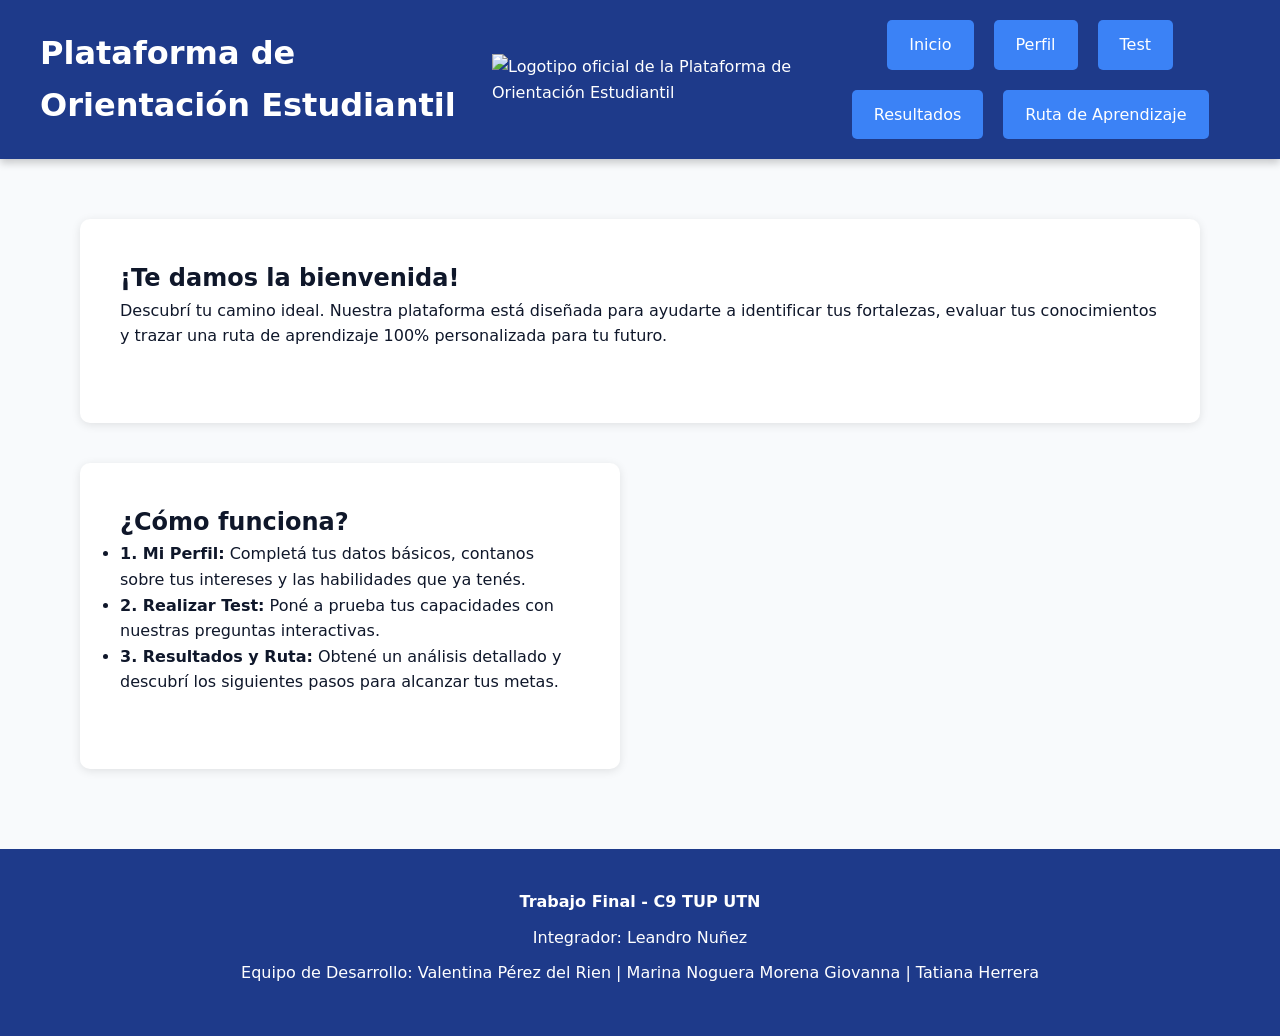
==== html/index.html @ 9263d989 "Actualización integral de las 5 estrategias SEO - Optimizo metaetiquetas y descripciones únicas en l" ====
<!DOCTYPE html>
<html lang="es">
<head>
    <link rel="stylesheet" href="../style.css">
    <meta charset="UTF-8">
    <meta name="viewport" content="width=device-width, initial-scale=1.0">
    <meta name="description" content="Plataforma Estudiantil: accedé a tus materias, horarios, calificaciones y avisos académicos en tiempo real.">
    <meta name="keywords" content="plataforma estudiantil, portal alumno, materias, calificaciones, universidad, utn">
    <link rel="canonical" href="https://leandro-nunez21.github.io/TP1-C9-TUP-UTN/index.html">
    <title>Portal Estudiantil | Inicio</title>
    <meta property="og:title" content="Portal Estudiantil">
    <meta property="og:description" content="Accedé a tus materias, calificaciones y gestión académica en tiempo real.">
    <meta property="og:image" content="img/preview.png">
    <meta property="og:url" content="https://leandro-nunez21.github.io/TP1-C9-TUP-UTN/index.html">
    <meta property="og:type" content="website">
    <meta name="twitter:card" content="summary_large_image">
    <meta name="twitter:title" content="Portal Estudiantil">
    <meta name="twitter:description" content="Accedé a tus materias, calificaciones y gestión académica en tiempo real.">
    <meta name="twitter:image" content="img/preview.png">
</head>
<body>
    <header>
        <h1>Plataforma de Orientación Estudiantil</h1>
        <img src="img/CareerPath.jpeg" alt="Logotipo oficial de la Plataforma de Orientación Estudiantil">
        <nav aria-label="Navegación principal">
            <ul>
                <li><a href="index.html" aria-current="page">Inicio</a></li>
                <li><a href="perfil.html">Perfil</a></li>
                <li><a href="test.html">Test</a></li>
                <li><a href="resultados.html">Resultados</a></li>
                <li><a href="ruta.html">Ruta de Aprendizaje</a></li>
            </ul>
        </nav>
    </header>
    <main>
        <section>
            <h2>¡Te damos la bienvenida!</h2>
            <p>Descubrí tu camino ideal. Nuestra plataforma está diseñada para ayudarte a identificar tus fortalezas, evaluar tus conocimientos y trazar una ruta de aprendizaje 100% personalizada para tu futuro.</p>
        </section>
        <section>
            <h2>¿Cómo funciona?</h2>
            <ul>
                <li><strong>1. Mi Perfil:</strong> Completá tus datos básicos, contanos sobre tus intereses y las habilidades que ya tenés.</li>
                <li><strong>2. Realizar Test:</strong> Poné a prueba tus capacidades con nuestras preguntas interactivas.</li>
                <li><strong>3. Resultados y Ruta:</strong> Obtené un análisis detallado y descubrí los siguientes pasos para alcanzar tus metas.</li>
            </ul>
        </section>
    </main>
    <footer>
        <p><strong>Trabajo Final - C9 TUP UTN</strong></p>
        <p> Integrador: Leandro Nuñez</p>
        <p> Equipo de Desarrollo: Valentina Pérez del Rien | Marina Noguera Morena Giovanna | Tatiana Herrera</p>
    </footer>
</body>
</html>
---- style.css ----
:root {
    --color-primario: #1E3A8A;    
    --color-secundario: #3B82F6;  
    --color-fondo: #F8FAFC;       
    --color-texto: #0F172A;       
    --color-blanco: #ffffff;
    --fuente-principal: 'Inter', system-ui, -apple-system, sans-serif;
    --espacio-sm: 10px;       
    --espacio-md: 20px;
    --espacio-lg: 40px;
}

* {
    margin: 0;
    padding: 0;
    box-sizing: border-box; 
}

body {
    font-family: var(--fuente-principal);
    background-color: var(--color-fondo);
    color: var(--color-texto);
    line-height: 1.6;
}

header {
    background-color: var(--color-primario);
    color: var(--color-blanco);
    padding: var(--espacio-md) var(--espacio-lg);
    display: flex;
    flex-direction: column; 
    align-items: center;
    gap: var(--espacio-md);
    box-shadow: 0 4px 8px rgba(0, 0, 0, 0.2); 
}

nav ul {
    list-style: none;
    display: flex;          
    flex-wrap: wrap;        
    justify-content: center;
    gap: var(--espacio-md); /* Separa los items del menu */
}

nav a {
    display: block; /* Obliga al boton a tomar forma */
    color: var(--color-blanco);
    text-decoration: none;
    background-color: var(--color-secundario);
    padding: var(--espacio-sm) var(--espacio-md);
    border-radius: 5px;
    border: 2px solid transparent; 
    transition: all 0.3s ease;
}

nav a:hover {
    background-color: var(--color-blanco);
    color: var(--color-secundario);
    border-color: var(--color-secundario);
}

main {
    padding: var(--espacio-lg);
    max-width: 1200px;
    margin: 20px auto; /* Da un margen arriba y abajo, y centra */
    display: grid;
    grid-template-columns: 1fr; 
    gap: var(--espacio-lg);
    min-height: 70vh; 
}

section {
    background-color: var(--color-blanco);
    padding: var(--espacio-lg);
    border-radius: 10px;
    box-shadow: 0 2px 10px rgba(0, 0, 0, 0.1); /* Sombra para que parezca tarjeta */
}

/* RESPONSIVE DESIGN */
@media (min-width: 768px) {
    header {
        flex-direction: row; 
        justify-content: space-between;
    }
    main {
        grid-template-columns: repeat(2, 1fr); 
    }
    section:first-child {
        grid-column: 1 / -1;
    }
}

footer {
    background-color: var(--color-primario);
    color: var(--color-blanco);
    text-align: center;
    padding: var(--espacio-lg) var(--espacio-md);
    margin-top: var(--espacio-lg); /* Lo separa del contenido de arriba */
}

footer p {
    margin-bottom: var(--espacio-sm); /* Un pequeño espacio entre los renglones */
}
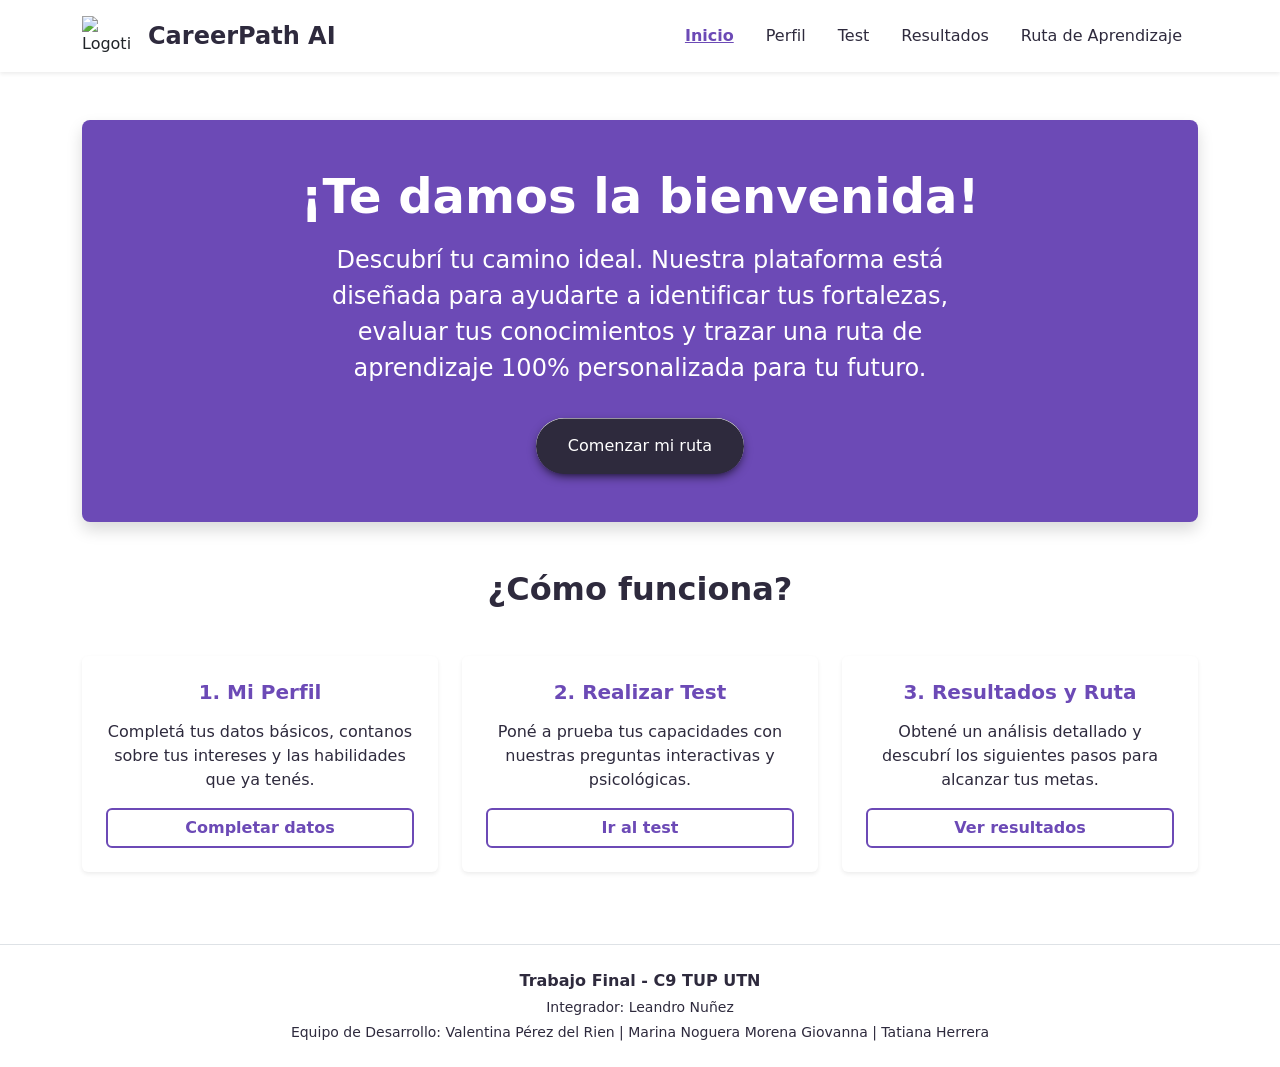
==== commit d1c57cc1: "Implementación de Grid, Cards y Hero section de Bootstrap en el inicio. Adaptación de clases persona" ====
--- a/html/index.html
+++ b/html/index.html
@@ -2,54 +2,104 @@
 <html lang="es">
 <head>
     <link rel="stylesheet" href="../style.css">
+
+    <link href="https://cdn.jsdelivr.net/npm/bootstrap@5.0.2/dist/css/bootstrap.min.css" rel="stylesheet" integrity="sha384-EVSTQN3/azprG1Anm3QDgpJLIm9Nao0Yz1ztcQTwFspd3yD65VohhpuuCOmLASjC" crossorigin="anonymous">
+
     <meta charset="UTF-8">
     <meta name="viewport" content="width=device-width, initial-scale=1.0">
     <meta name="description" content="Plataforma Estudiantil: accedé a tus materias, horarios, calificaciones y avisos académicos en tiempo real.">
     <meta name="keywords" content="plataforma estudiantil, portal alumno, materias, calificaciones, universidad, utn">
     <link rel="canonical" href="https://leandro-nunez21.github.io/TP1-C9-TUP-UTN/index.html">
     <title>Portal Estudiantil | Inicio</title>
-    <meta property="og:title" content="Portal Estudiantil">
-    <meta property="og:description" content="Accedé a tus materias, calificaciones y gestión académica en tiempo real.">
-    <meta property="og:image" content="img/preview.png">
-    <meta property="og:url" content="https://leandro-nunez21.github.io/TP1-C9-TUP-UTN/index.html">
-    <meta property="og:type" content="website">
-    <meta name="twitter:card" content="summary_large_image">
-    <meta name="twitter:title" content="Portal Estudiantil">
-    <meta name="twitter:description" content="Accedé a tus materias, calificaciones y gestión académica en tiempo real.">
-    <meta name="twitter:image" content="img/preview.png">
 </head>
-<body>
-    <header>
-        <h1>Plataforma de Orientación Estudiantil</h1>
-        <img src="img/CareerPath.jpeg" alt="Logotipo oficial de la Plataforma de Orientación Estudiantil">
-        <nav aria-label="Navegación principal">
-            <ul>
-                <li><a href="index.html" aria-current="page">Inicio</a></li>
-                <li><a href="perfil.html">Perfil</a></li>
-                <li><a href="test.html">Test</a></li>
-                <li><a href="resultados.html">Resultados</a></li>
-                <li><a href="ruta.html">Ruta de Aprendizaje</a></li>
-            </ul>
-        </nav>
+
+<body class="d-flex flex-column min-vh-100">
+    
+    <header class="py-3 mb-4 shadow-sm" style="background-color: var(--color-blanco);">
+        <div class="container d-flex flex-column flex-md-row align-items-center justify-content-between">
+            <div class="d-flex align-items-center">
+                <img src="img/CareerPath.jpeg" alt="Logotipo" class="me-3" style="width: 50px; height: auto;">
+                <h1 class="h4 mb-0 fw-bold" style="color: var(--color-texto);">CareerPath AI</h1>
+            </div>
+            <nav aria-label="Navegación principal">
+                <ul class="nav nav-pills mt-3 mt-md-0">
+                    <li class="nav-item"><a href="index.html" class="nav-link fw-bold text-decoration-underline" style="color: var(--color-primario);" aria-current="page">Inicio</a></li>
+                    <li class="nav-item"><a href="perfil.html" class="nav-link" style="color: var(--color-texto);">Perfil</a></li>
+                    <li class="nav-item"><a href="test.html" class="nav-link" style="color: var(--color-texto);">Test</a></li>
+                    <li class="nav-item"><a href="resultados.html" class="nav-link" style="color: var(--color-texto);">Resultados</a></li>
+                    <li class="nav-item"><a href="ruta.html" class="nav-link" style="color: var(--color-texto);">Ruta de Aprendizaje</a></li>
+                </ul>
+            </nav>
+        </div>
     </header>
-    <main>
-        <section>
-            <h2>¡Te damos la bienvenida!</h2>
-            <p>Descubrí tu camino ideal. Nuestra plataforma está diseñada para ayudarte a identificar tus fortalezas, evaluar tus conocimientos y trazar una ruta de aprendizaje 100% personalizada para tu futuro.</p>
+
+    <main class="container flex-grow-1 my-4">
+        
+        <!-- Hero Section-->
+        <section class="p-5 mb-5 rounded-3 text-center shadow text-white" style="background-color: var(--color-primario);">
+            <h2 class="display-5 fw-bold mb-3">¡Te damos la bienvenida!</h2>
+            <p class="lead fs-4 col-lg-8 mx-auto mb-4">
+                Descubrí tu camino ideal. Nuestra plataforma está diseñada para ayudarte a identificar tus fortalezas, evaluar tus conocimientos y trazar una ruta de aprendizaje 100% personalizada para tu futuro.
+            </p>
+            
+            <a href="perfil.html" class="btn-destacado text-decoration-none mt-2">
+                <span class="texto-boton">Comenzar mi ruta</span>
+            </a>
         </section>
-        <section>
-            <h2>¿Cómo funciona?</h2>
-            <ul>
-                <li><strong>1. Mi Perfil:</strong> Completá tus datos básicos, contanos sobre tus intereses y las habilidades que ya tenés.</li>
-                <li><strong>2. Realizar Test:</strong> Poné a prueba tus capacidades con nuestras preguntas interactivas.</li>
-                <li><strong>3. Resultados y Ruta:</strong> Obtené un análisis detallado y descubrí los siguientes pasos para alcanzar tus metas.</li>
-            </ul>
+
+        <!-- Grid de presentación -->
+        <section class="mb-5">
+            <h2 class="text-center fw-bold mb-5" style="color: var(--color-texto);">¿Cómo funciona?</h2>
+            
+            <div class="row g-4">
+                <!-- Card 1 -->
+                <div class="col-md-4">
+                    <div class="card h-100 border-0 shadow-sm text-center" style="background-color: var(--color-blanco);">
+                        <div class="card-body d-flex flex-column p-4">
+                            <h3 class="card-title h5 fw-bold" style="color: var(--color-primario);">1. Mi Perfil</h3>
+                            <p class="card-text mt-2 flex-grow-1" style="color: var(--color-texto);">Completá tus datos básicos, contanos sobre tus intereses y las habilidades que ya tenés.</p>
+                            <!-- Acá aplicamos la nueva clase btn-tarjeta -->
+                            <a href="perfil.html" class="btn mt-3 mt-auto fw-bold btn-outline-morado">Completar datos</a>
+                        </div>
+                    </div>
+                </div>
+
+                <!-- Card 2 -->
+                <div class="col-md-4">
+                    <div class="card h-100 border-0 shadow-sm text-center" style="background-color: var(--color-blanco);">
+                        <div class="card-body d-flex flex-column p-4">
+                            <h3 class="card-title h5 fw-bold" style="color: var(--color-primario);">2. Realizar Test</h3>
+                            <p class="card-text mt-2 flex-grow-1" style="color: var(--color-texto);">Poné a prueba tus capacidades con nuestras preguntas interactivas y psicológicas.</p>
+                            <!-- Acá aplicamos la nueva clase btn-tarjeta -->
+                            <a href="test.html" class="btn mt-3 mt-auto fw-bold btn-outline-morado">Ir al test</a>
+                        </div>
+                    </div>
+                </div>
+
+                <!-- Card 3 -->
+                <div class="col-md-4">
+                    <div class="card h-100 border-0 shadow-sm text-center" style="background-color: var(--color-blanco);">
+                        <div class="card-body d-flex flex-column p-4">
+                            <h3 class="card-title h5 fw-bold" style="color: var(--color-primario);">3. Resultados y Ruta</h3>
+                            <p class="card-text mt-2 flex-grow-1" style="color: var(--color-texto);">Obtené un análisis detallado y descubrí los siguientes pasos para alcanzar tus metas.</p>
+                            <!-- Acá aplicamos la nueva clase btn-tarjeta -->
+                            <a href="resultados.html" class="btn mt-3 mt-auto fw-bold btn-outline-morado">Ver resultados</a>
+                        </div>
+                    </div>
+                </div>
+            </div>
         </section>
+
     </main>
-    <footer>
-        <p><strong>Trabajo Final - C9 TUP UTN</strong></p>
-        <p> Integrador: Leandro Nuñez</p>
-        <p> Equipo de Desarrollo: Valentina Pérez del Rien | Marina Noguera Morena Giovanna | Tatiana Herrera</p>
+
+    <footer class="border-top py-4 text-center mt-auto" style="background-color: var(--color-blanco);">
+        <div class="container">
+            <p class="mb-1 fw-bold" style="color: var(--color-texto);">Trabajo Final - C9 TUP UTN</p>
+            <p class="mb-1 small" style="color: var(--color-texto);">Integrador: Leandro Nuñez</p>
+            <p class="mb-0 small" style="color: var(--color-texto);">Equipo de Desarrollo: Valentina Pérez del Rien | Marina Noguera Morena Giovanna | Tatiana Herrera</p>
+        </div>
     </footer>
+
+    <script src="https://cdn.jsdelivr.net/npm/bootstrap@5.0.2/dist/js/bootstrap.bundle.min.js" integrity="sha384-MrcW6ZMFYlzcLA8Nl+NtUVF0sA7MsXsP1UyJoMp4YLEuNSfAP+JcXn/tWtIaxVXM" crossorigin="anonymous"></script>
 </body>
-</html>
+</html>
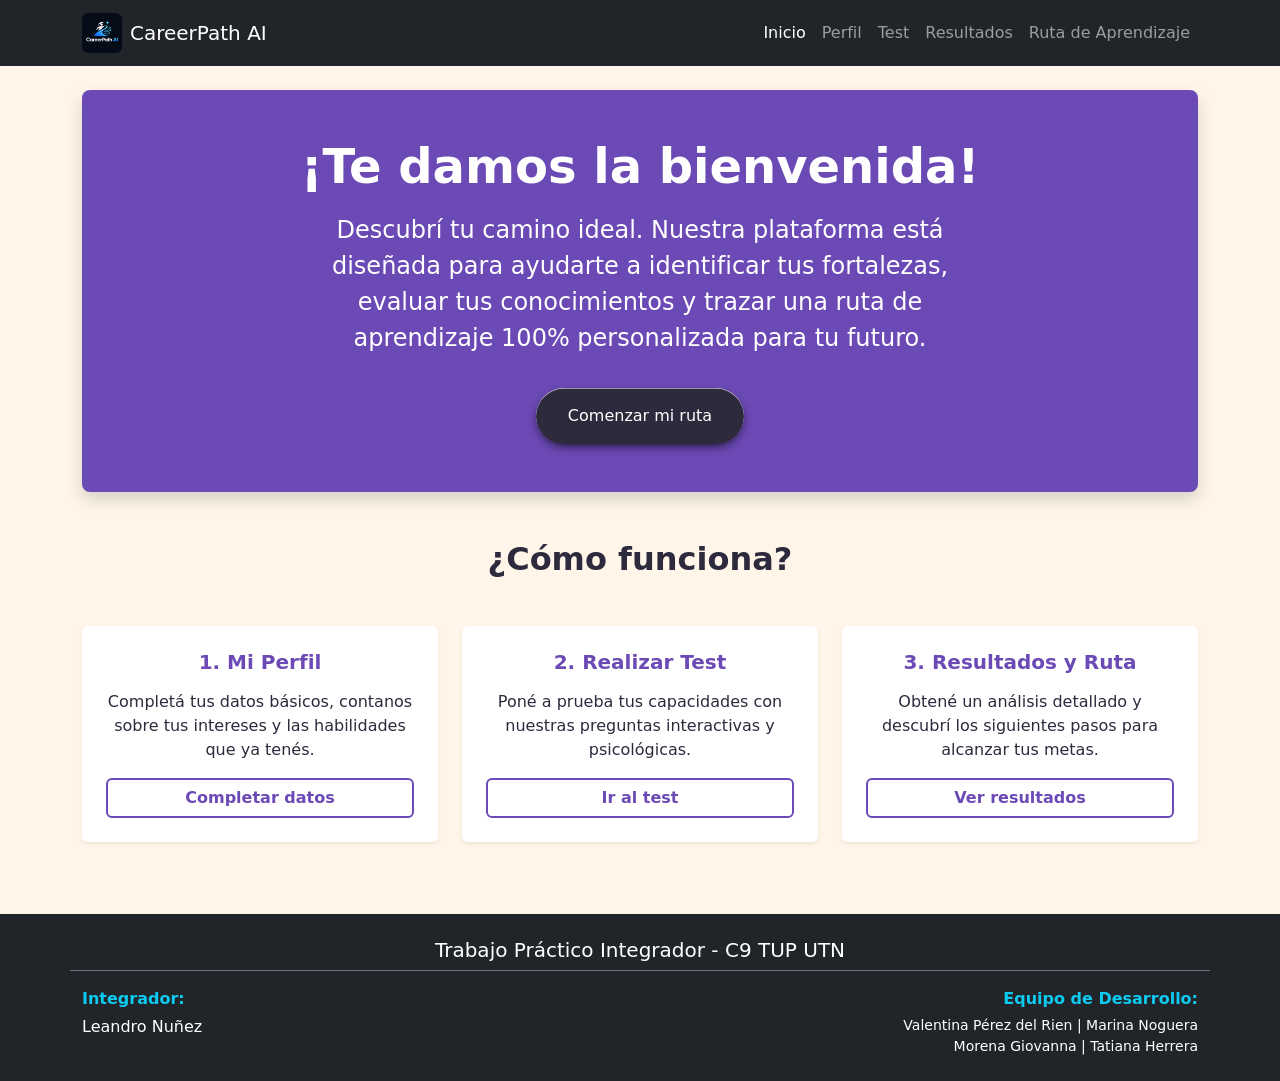
==== commit 9843c514: "Refactorización completa: unificación de estilos, navbar y footer" ====
--- a/html/index.html
+++ b/html/index.html
@@ -1,38 +1,48 @@
 <!DOCTYPE html>
 <html lang="es">
 <head>
-    <link rel="stylesheet" href="../style.css">
-
-    <link href="https://cdn.jsdelivr.net/npm/bootstrap@5.0.2/dist/css/bootstrap.min.css" rel="stylesheet" integrity="sha384-EVSTQN3/azprG1Anm3QDgpJLIm9Nao0Yz1ztcQTwFspd3yD65VohhpuuCOmLASjC" crossorigin="anonymous">
-
     <meta charset="UTF-8">
     <meta name="viewport" content="width=device-width, initial-scale=1.0">
     <meta name="description" content="Plataforma Estudiantil: accedé a tus materias, horarios, calificaciones y avisos académicos en tiempo real.">
     <meta name="keywords" content="plataforma estudiantil, portal alumno, materias, calificaciones, universidad, utn">
     <link rel="canonical" href="https://leandro-nunez21.github.io/TP1-C9-TUP-UTN/index.html">
     <title>Portal Estudiantil | Inicio</title>
+    
+    <!-- CSS de Bootstrap -->
+    <link href="https://cdn.jsdelivr.net/npm/bootstrap@5.0.2/dist/css/bootstrap.min.css" rel="stylesheet" integrity="sha384-EVSTQN3/azprG1Anm3QDgpJLIm9Nao0Yz1ztcQTwFspd3yD65VohhpuuCOmLASjC" crossorigin="anonymous">
+    <!-- CSS Personalizado -->
+    <link rel="stylesheet" href="../style.css">
 </head>
 
 <body class="d-flex flex-column min-vh-100">
     
-    <header class="py-3 mb-4 shadow-sm" style="background-color: var(--color-blanco);">
-        <div class="container d-flex flex-column flex-md-row align-items-center justify-content-between">
-            <div class="d-flex align-items-center">
-                <img src="img/CareerPath.jpeg" alt="Logotipo" class="me-3" style="width: 50px; height: auto;">
-                <h1 class="h4 mb-0 fw-bold" style="color: var(--color-texto);">CareerPath AI</h1>
+    <!-- HEADER / NAVBAR CON BOOTSTRAP -->
+    <header>
+        <nav class="navbar navbar-expand-lg navbar-dark bg-dark">
+            <div class="container">
+                <a class="navbar-brand d-flex align-items-center" href="index.html">
+                    <img src="../img/CareerPath.jpeg" alt="Logo" width="40" height="40" class="me-2 rounded">
+                    CareerPath AI
+                </a>
+                
+                <button class="navbar-toggler" type="button" data-bs-toggle="collapse" data-bs-target="#menuNavegacion" aria-controls="menuNavegacion" aria-expanded="false" aria-label="Abrir menú">
+                    <span class="navbar-toggler-icon"></span>
+                </button>
+                
+                <div class="collapse navbar-collapse" id="menuNavegacion">
+                    <ul class="navbar-nav ms-auto text-center">
+                        <li class="nav-item"><a class="nav-link active" aria-current="page" href="index.html">Inicio</a></li>
+                        <li class="nav-item"><a class="nav-link" href="perfil.html">Perfil</a></li>
+                        <li class="nav-item"><a class="nav-link" href="test.html">Test</a></li>
+                        <li class="nav-item"><a class="nav-link" href="resultados.html">Resultados</a></li>
+                        <li class="nav-item"><a class="nav-link" href="ruta.html">Ruta de Aprendizaje</a></li>
+                    </ul>
+                </div>
             </div>
-            <nav aria-label="Navegación principal">
-                <ul class="nav nav-pills mt-3 mt-md-0">
-                    <li class="nav-item"><a href="index.html" class="nav-link fw-bold text-decoration-underline" style="color: var(--color-primario);" aria-current="page">Inicio</a></li>
-                    <li class="nav-item"><a href="perfil.html" class="nav-link" style="color: var(--color-texto);">Perfil</a></li>
-                    <li class="nav-item"><a href="test.html" class="nav-link" style="color: var(--color-texto);">Test</a></li>
-                    <li class="nav-item"><a href="resultados.html" class="nav-link" style="color: var(--color-texto);">Resultados</a></li>
-                    <li class="nav-item"><a href="ruta.html" class="nav-link" style="color: var(--color-texto);">Ruta de Aprendizaje</a></li>
-                </ul>
-            </nav>
-        </div>
+        </nav>
     </header>
 
+    <!-- MAIN -->
     <main class="container flex-grow-1 my-4">
         
         <!-- Hero Section-->
@@ -58,7 +68,6 @@
                         <div class="card-body d-flex flex-column p-4">
                             <h3 class="card-title h5 fw-bold" style="color: var(--color-primario);">1. Mi Perfil</h3>
                             <p class="card-text mt-2 flex-grow-1" style="color: var(--color-texto);">Completá tus datos básicos, contanos sobre tus intereses y las habilidades que ya tenés.</p>
-                            <!-- Acá aplicamos la nueva clase btn-tarjeta -->
                             <a href="perfil.html" class="btn mt-3 mt-auto fw-bold btn-outline-morado">Completar datos</a>
                         </div>
                     </div>
@@ -70,7 +79,6 @@
                         <div class="card-body d-flex flex-column p-4">
                             <h3 class="card-title h5 fw-bold" style="color: var(--color-primario);">2. Realizar Test</h3>
                             <p class="card-text mt-2 flex-grow-1" style="color: var(--color-texto);">Poné a prueba tus capacidades con nuestras preguntas interactivas y psicológicas.</p>
-                            <!-- Acá aplicamos la nueva clase btn-tarjeta -->
                             <a href="test.html" class="btn mt-3 mt-auto fw-bold btn-outline-morado">Ir al test</a>
                         </div>
                     </div>
@@ -82,7 +90,6 @@
                         <div class="card-body d-flex flex-column p-4">
                             <h3 class="card-title h5 fw-bold" style="color: var(--color-primario);">3. Resultados y Ruta</h3>
                             <p class="card-text mt-2 flex-grow-1" style="color: var(--color-texto);">Obtené un análisis detallado y descubrí los siguientes pasos para alcanzar tus metas.</p>
-                            <!-- Acá aplicamos la nueva clase btn-tarjeta -->
                             <a href="resultados.html" class="btn mt-3 mt-auto fw-bold btn-outline-morado">Ver resultados</a>
                         </div>
                     </div>
@@ -92,11 +99,23 @@
 
     </main>
 
-    <footer class="border-top py-4 text-center mt-auto" style="background-color: var(--color-blanco);">
+    <!-- FOOTER CON BOOTSTRAP -->
+    <footer class="bg-dark text-white py-4 mt-auto">
         <div class="container">
-            <p class="mb-1 fw-bold" style="color: var(--color-texto);">Trabajo Final - C9 TUP UTN</p>
-            <p class="mb-1 small" style="color: var(--color-texto);">Integrador: Leandro Nuñez</p>
-            <p class="mb-0 small" style="color: var(--color-texto);">Equipo de Desarrollo: Valentina Pérez del Rien | Marina Noguera Morena Giovanna | Tatiana Herrera</p>
+            <div class="row text-center text-md-start">
+                <div class="col-md-12 mb-3 text-center border-bottom border-secondary pb-2">
+                    <h5 class="m-0">Trabajo Práctico Integrador - C9 TUP UTN</h5>
+                </div>
+                <div class="col-md-6 mb-3 mb-md-0">
+                    <p class="mb-1 text-info"><strong>Integrador:</strong></p>
+                    <p class="mb-0">Leandro Nuñez</p>
+                </div>
+                <div class="col-md-6 text-md-end">
+                    <p class="mb-1 text-info"><strong>Equipo de Desarrollo:</strong></p>
+                    <p class="mb-0 small">Valentina Pérez del Rien | Marina Noguera</p>
+                    <p class="mb-0 small">Morena Giovanna | Tatiana Herrera</p>
+                </div>
+            </div>
         </div>
     </footer>
 
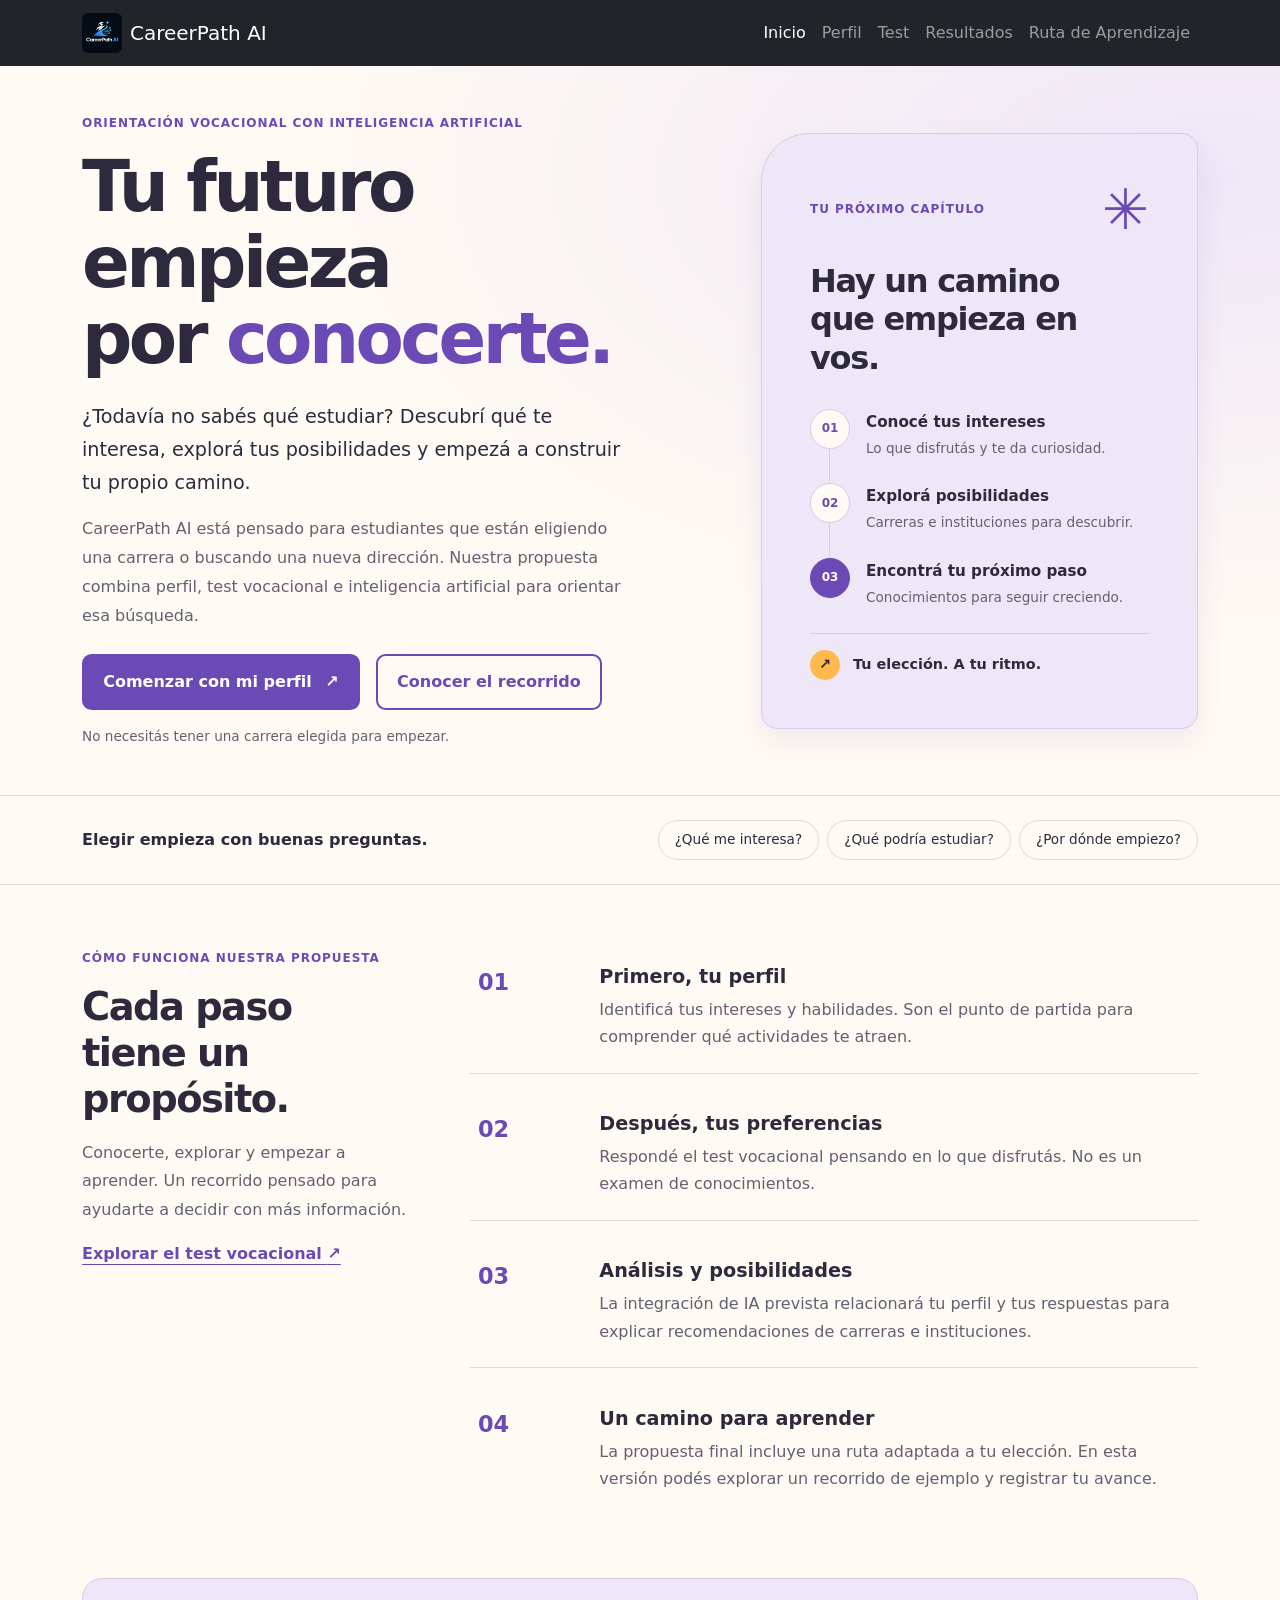
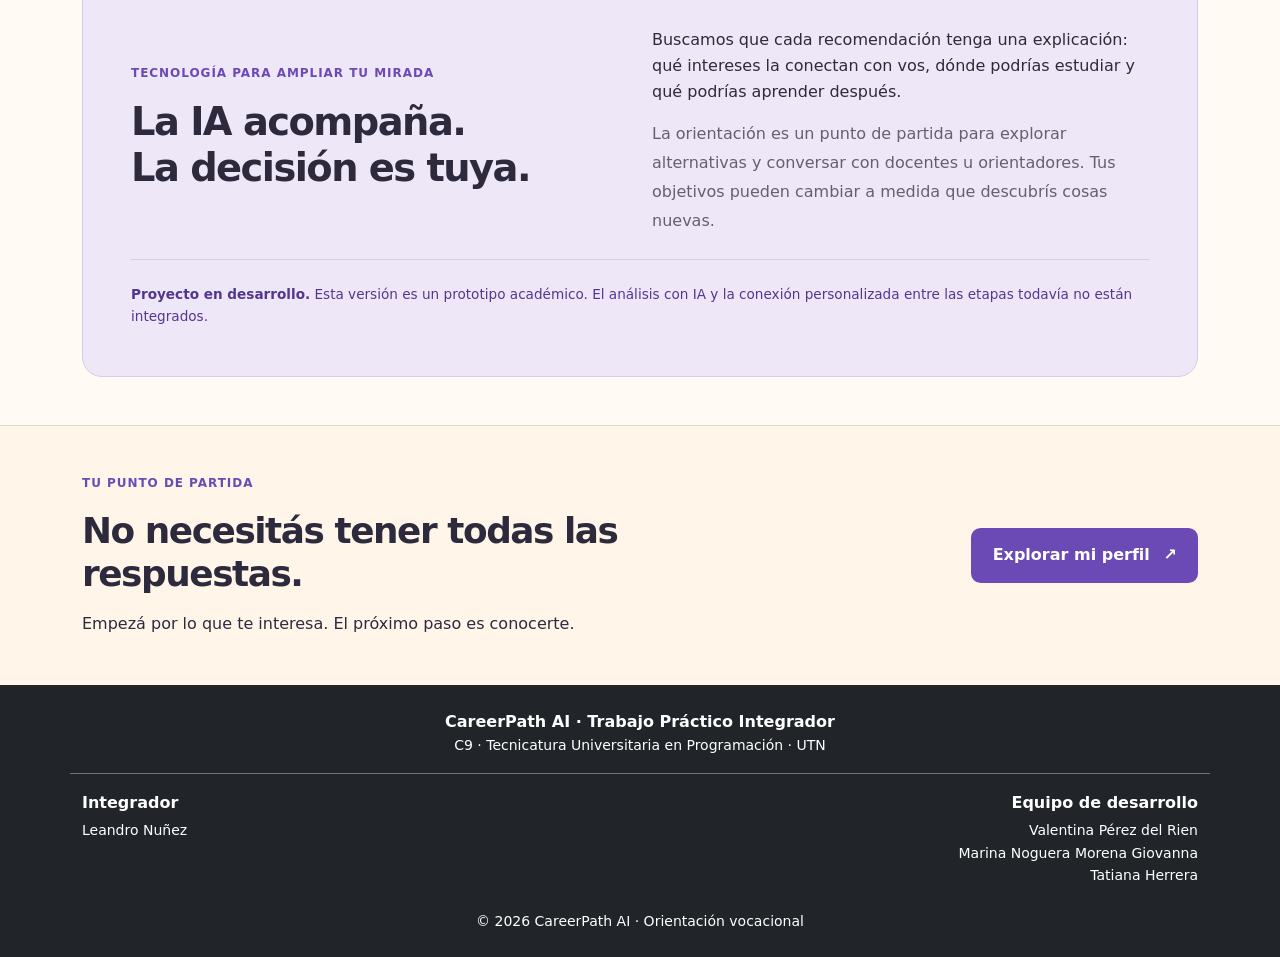
==== commit 5f4b5683: "refactor: rediseñar inicio vocacional y organizar estilos" ====
--- a/html/index.html
+++ b/html/index.html
@@ -2,123 +2,477 @@
 <html lang="es">
 <head>
     <meta charset="UTF-8">
-    <meta name="viewport" content="width=device-width, initial-scale=1.0">
-    <meta name="description" content="Plataforma Estudiantil: accedé a tus materias, horarios, calificaciones y avisos académicos en tiempo real.">
-    <meta name="keywords" content="plataforma estudiantil, portal alumno, materias, calificaciones, universidad, utn">
-    <link rel="canonical" href="https://leandro-nunez21.github.io/TP1-C9-TUP-UTN/index.html">
-    <title>Portal Estudiantil | Inicio</title>
-    
-    <!-- CSS de Bootstrap -->
-    <link href="https://cdn.jsdelivr.net/npm/bootstrap@5.0.2/dist/css/bootstrap.min.css" rel="stylesheet" integrity="sha384-EVSTQN3/azprG1Anm3QDgpJLIm9Nao0Yz1ztcQTwFspd3yD65VohhpuuCOmLASjC" crossorigin="anonymous">
-    <!-- CSS Personalizado -->
+    <meta name="viewport" content="width=device-width, initial-scale=1">
+
+    <!-- SEO: título y descripción específicos de la página -->
+    <title>CareerPath AI | Orientación vocacional con IA</title>
+
+    <meta
+        name="description"
+        content="Explorá tus intereses y descubrí tu próximo paso con CareerPath AI, un proyecto de orientación vocacional con inteligencia artificial para estudiantes."
+    >
+
+    <link
+        href="https://cdn.jsdelivr.net/npm/bootstrap@5.0.2/dist/css/bootstrap.min.css"
+        rel="stylesheet"
+        integrity="sha384-EVSTQN3/azprG1Anm3QDgpJLIm9Nao0Yz1ztcQTwFspd3yD65VohhpuuCOmLASjC"
+        crossorigin="anonymous"
+    >
+
     <link rel="stylesheet" href="../style.css">
 </head>
 
-<body class="d-flex flex-column min-vh-100">
-    
-    <!-- HEADER / NAVBAR CON BOOTSTRAP -->
+<body class="inicio d-flex flex-column min-vh-100">
+
+    <a
+        class="visually-hidden-focusable inicio-salto"
+        href="#contenido"
+    >
+        Saltar al contenido
+    </a>
+
+    <!-- Navegación compartida con el resto del proyecto -->
     <header>
-        <nav class="navbar navbar-expand-lg navbar-dark bg-dark">
+        <nav
+            class="navbar navbar-expand-lg navbar-dark bg-dark"
+            aria-label="Navegación principal"
+        >
             <div class="container">
-                <a class="navbar-brand d-flex align-items-center" href="index.html">
-                    <img src="../img/CareerPath.jpeg" alt="Logo" width="40" height="40" class="me-2 rounded">
+                <a
+                    class="navbar-brand d-flex align-items-center"
+                    href="index.html"
+                >
+                    <img
+                        src="../img/CareerPath.jpeg"
+                        alt=""
+                        width="40"
+                        height="40"
+                        class="me-2 rounded"
+                    >
                     CareerPath AI
                 </a>
-                
-                <button class="navbar-toggler" type="button" data-bs-toggle="collapse" data-bs-target="#menuNavegacion" aria-controls="menuNavegacion" aria-expanded="false" aria-label="Abrir menú">
+
+                <button
+                    class="navbar-toggler"
+                    type="button"
+                    data-bs-toggle="collapse"
+                    data-bs-target="#menuNavegacion"
+                    aria-controls="menuNavegacion"
+                    aria-expanded="false"
+                    aria-label="Abrir menú de navegación"
+                >
                     <span class="navbar-toggler-icon"></span>
                 </button>
-                
+
                 <div class="collapse navbar-collapse" id="menuNavegacion">
                     <ul class="navbar-nav ms-auto text-center">
-                        <li class="nav-item"><a class="nav-link active" aria-current="page" href="index.html">Inicio</a></li>
-                        <li class="nav-item"><a class="nav-link" href="perfil.html">Perfil</a></li>
-                        <li class="nav-item"><a class="nav-link" href="test.html">Test</a></li>
-                        <li class="nav-item"><a class="nav-link" href="resultados.html">Resultados</a></li>
-                        <li class="nav-item"><a class="nav-link" href="ruta.html">Ruta de Aprendizaje</a></li>
+                        <li class="nav-item">
+                            <a
+                                class="nav-link active"
+                                aria-current="page"
+                                href="index.html"
+                            >
+                                Inicio
+                            </a>
+                        </li>
+
+                        <li class="nav-item">
+                            <a class="nav-link" href="perfil.html">
+                                Perfil
+                            </a>
+                        </li>
+
+                        <li class="nav-item">
+                            <a class="nav-link" href="test.html">
+                                Test
+                            </a>
+                        </li>
+
+                        <li class="nav-item">
+                            <a class="nav-link" href="resultados.html">
+                                Resultados
+                            </a>
+                        </li>
+
+                        <li class="nav-item">
+                            <a class="nav-link" href="ruta.html">
+                                Ruta de Aprendizaje
+                            </a>
+                        </li>
                     </ul>
                 </div>
             </div>
         </nav>
     </header>
 
-    <!-- MAIN -->
-    <main class="container flex-grow-1 my-4">
-        
-        <!-- Hero Section-->
-        <section class="p-5 mb-5 rounded-3 text-center shadow text-white" style="background-color: var(--color-primario);">
-            <h2 class="display-5 fw-bold mb-3">¡Te damos la bienvenida!</h2>
-            <p class="lead fs-4 col-lg-8 mx-auto mb-4">
-                Descubrí tu camino ideal. Nuestra plataforma está diseñada para ayudarte a identificar tus fortalezas, evaluar tus conocimientos y trazar una ruta de aprendizaje 100% personalizada para tu futuro.
-            </p>
-            
-            <a href="perfil.html" class="btn-destacado text-decoration-none mt-2">
-                <span class="texto-boton">Comenzar mi ruta</span>
-            </a>
+    <main id="contenido" class="flex-grow-1">
+
+        <!-- Presentación principal -->
+        <section class="inicio-hero" aria-labelledby="titulo-inicio">
+            <div class="container py-5">
+                <div class="row align-items-center g-5">
+
+                    <div class="col-lg-7">
+                        <p class="inicio-etiqueta">
+                            Orientación vocacional con inteligencia artificial
+                        </p>
+
+                        <h1 id="titulo-inicio" class="inicio-titulo">
+                            Tu futuro empieza<br>
+                            por <span>conocerte.</span>
+                        </h1>
+
+                        <p class="inicio-bajada mt-4">
+                            ¿Todavía no sabés qué estudiar? Descubrí qué
+                            te interesa, explorá tus posibilidades y
+                            empezá a construir tu propio camino.
+                        </p>
+
+                        <p class="inicio-texto">
+                            CareerPath AI está pensado para estudiantes
+                            que están eligiendo una carrera o buscando
+                            una nueva dirección. Nuestra propuesta combina
+                            perfil, test vocacional e inteligencia artificial
+                            para orientar esa búsqueda.
+                        </p>
+
+                        <div class="d-flex flex-column flex-sm-row gap-3 mt-4">
+                            <a class="btn inicio-boton" href="perfil.html">
+                                Comenzar con mi perfil
+                                <span aria-hidden="true">↗</span>
+                            </a>
+
+                            <a
+                                class="btn inicio-boton-secundario"
+                                href="#como-funciona"
+                            >
+                                Conocer el recorrido
+                            </a>
+                        </div>
+
+                        <p class="inicio-nota mt-3 mb-0">
+                            No necesitás tener una carrera elegida para empezar.
+                        </p>
+                    </div>
+
+                    <div class="col-lg-5">
+                        <aside
+                            class="inicio-mapa p-4 p-md-5"
+                            aria-label="Resumen del recorrido"
+                        >
+                            <div class="d-flex justify-content-between align-items-center gap-3 mb-4">
+                                <p class="inicio-etiqueta mb-0">
+                                    Tu próximo capítulo
+                                </p>
+
+                                <span class="inicio-simbolo" aria-hidden="true">
+                                    ✳
+                                </span>
+                            </div>
+
+                            <p class="inicio-mapa-titulo">
+                                Hay un camino<br>
+                                que empieza en vos.
+                            </p>
+
+                            <ol class="inicio-recorrido list-unstyled mb-0">
+                                <li>
+                                    <span class="inicio-nodo" aria-hidden="true">
+                                        01
+                                    </span>
+
+                                    <div>
+                                        <strong>Conocé tus intereses</strong>
+                                        <p>Lo que disfrutás y te da curiosidad.</p>
+                                    </div>
+                                </li>
+
+                                <li>
+                                    <span class="inicio-nodo" aria-hidden="true">
+                                        02
+                                    </span>
+
+                                    <div>
+                                        <strong>Explorá posibilidades</strong>
+                                        <p>Carreras e instituciones para descubrir.</p>
+                                    </div>
+                                </li>
+
+                                <li>
+                                    <span class="inicio-nodo" aria-hidden="true">
+                                        03
+                                    </span>
+
+                                    <div>
+                                        <strong>Encontrá tu próximo paso</strong>
+                                        <p>Conocimientos para seguir creciendo.</p>
+                                    </div>
+                                </li>
+                            </ol>
+
+                            <p class="inicio-mapa-pie mt-4 mb-0">
+                                <span aria-hidden="true">↗</span>
+                                Tu elección. A tu ritmo.
+                            </p>
+                        </aside>
+                    </div>
+
+                </div>
+            </div>
         </section>
 
-        <!-- Grid de presentación -->
-        <section class="mb-5">
-            <h2 class="text-center fw-bold mb-5" style="color: var(--color-texto);">¿Cómo funciona?</h2>
-            
-            <div class="row g-4">
-                <!-- Card 1 -->
-                <div class="col-md-4">
-                    <div class="card h-100 border-0 shadow-sm text-center" style="background-color: var(--color-blanco);">
-                        <div class="card-body d-flex flex-column p-4">
-                            <h3 class="card-title h5 fw-bold" style="color: var(--color-primario);">1. Mi Perfil</h3>
-                            <p class="card-text mt-2 flex-grow-1" style="color: var(--color-texto);">Completá tus datos básicos, contanos sobre tus intereses y las habilidades que ya tenés.</p>
-                            <a href="perfil.html" class="btn mt-3 mt-auto fw-bold btn-outline-morado">Completar datos</a>
-                        </div>
-                    </div>
-                </div>
-
-                <!-- Card 2 -->
-                <div class="col-md-4">
-                    <div class="card h-100 border-0 shadow-sm text-center" style="background-color: var(--color-blanco);">
-                        <div class="card-body d-flex flex-column p-4">
-                            <h3 class="card-title h5 fw-bold" style="color: var(--color-primario);">2. Realizar Test</h3>
-                            <p class="card-text mt-2 flex-grow-1" style="color: var(--color-texto);">Poné a prueba tus capacidades con nuestras preguntas interactivas y psicológicas.</p>
-                            <a href="test.html" class="btn mt-3 mt-auto fw-bold btn-outline-morado">Ir al test</a>
-                        </div>
-                    </div>
-                </div>
-
-                <!-- Card 3 -->
-                <div class="col-md-4">
-                    <div class="card h-100 border-0 shadow-sm text-center" style="background-color: var(--color-blanco);">
-                        <div class="card-body d-flex flex-column p-4">
-                            <h3 class="card-title h5 fw-bold" style="color: var(--color-primario);">3. Resultados y Ruta</h3>
-                            <p class="card-text mt-2 flex-grow-1" style="color: var(--color-texto);">Obtené un análisis detallado y descubrí los siguientes pasos para alcanzar tus metas.</p>
-                            <a href="resultados.html" class="btn mt-3 mt-auto fw-bold btn-outline-morado">Ver resultados</a>
-                        </div>
-                    </div>
+        <!-- Franja de conexión con el usuario -->
+        <section class="inicio-franja py-4" aria-label="Preguntas para empezar">
+            <div class="container">
+                <div class="row align-items-center gy-3">
+
+                    <div class="col-lg-4">
+                        <p class="fw-bold mb-0">
+                            Elegir empieza con buenas preguntas.
+                        </p>
+                    </div>
+
+                    <div class="col-lg-8">
+                        <ul class="list-unstyled d-flex flex-wrap justify-content-lg-end gap-2 mb-0">
+                            <li class="inicio-chip">¿Qué me interesa?</li>
+                            <li class="inicio-chip">¿Qué podría estudiar?</li>
+                            <li class="inicio-chip">¿Por dónde empiezo?</li>
+                        </ul>
+                    </div>
+
                 </div>
             </div>
         </section>
 
+        <!-- Explicación del recorrido del producto -->
+        <section
+            id="como-funciona"
+            class="container inicio-seccion"
+            aria-labelledby="titulo-recorrido"
+        >
+            <div class="row g-5">
+
+                <div class="col-lg-4">
+                    <p class="inicio-etiqueta">Cómo funciona nuestra propuesta</p>
+
+                    <h2 id="titulo-recorrido" class="inicio-subtitulo">
+                        Cada paso<br>
+                        tiene un propósito.
+                    </h2>
+
+                    <p class="inicio-texto mt-3">
+                        Conocerte, explorar y empezar a aprender.
+                        Un recorrido pensado para ayudarte a
+                        decidir con más información.
+                    </p>
+
+                    <a class="inicio-enlace" href="test.html">
+                        Explorar el test vocacional
+                        <span aria-hidden="true">↗</span>
+                    </a>
+                </div>
+
+                <div class="col-lg-8">
+                    <ol class="inicio-pasos list-unstyled mb-0">
+
+                        <li class="row g-3">
+                            <div class="col-2">
+                                <span class="inicio-paso-numero" aria-hidden="true">
+                                    01
+                                </span>
+                            </div>
+
+                            <div class="col-10">
+                                <h3>Primero, tu perfil</h3>
+                                <p>
+                                    Identificá tus intereses y habilidades.
+                                    Son el punto de partida para comprender
+                                    qué actividades te atraen.
+                                </p>
+                            </div>
+                        </li>
+
+                        <li class="row g-3">
+                            <div class="col-2">
+                                <span class="inicio-paso-numero" aria-hidden="true">
+                                    02
+                                </span>
+                            </div>
+
+                            <div class="col-10">
+                                <h3>Después, tus preferencias</h3>
+                                <p>
+                                    Respondé el test vocacional pensando en
+                                    lo que disfrutás. No es un examen
+                                    de conocimientos.
+                                </p>
+                            </div>
+                        </li>
+
+                        <li class="row g-3">
+                            <div class="col-2">
+                                <span class="inicio-paso-numero" aria-hidden="true">
+                                    03
+                                </span>
+                            </div>
+
+                            <div class="col-10">
+                                <h3>Análisis y posibilidades</h3>
+                                <p>
+                                    La integración de IA prevista relacionará
+                                    tu perfil y tus respuestas para explicar
+                                    recomendaciones de carreras e instituciones.
+                                </p>
+                            </div>
+                        </li>
+
+                        <li class="row g-3">
+                            <div class="col-2">
+                                <span class="inicio-paso-numero" aria-hidden="true">
+                                    04
+                                </span>
+                            </div>
+
+                            <div class="col-10">
+                                <h3>Un camino para aprender</h3>
+                                <p>
+                                    La propuesta final incluye una ruta
+                                    adaptada a tu elección. En esta versión
+                                    podés explorar un recorrido de ejemplo
+                                    y registrar tu avance.
+                                </p>
+                            </div>
+                        </li>
+
+                    </ol>
+                </div>
+
+            </div>
+        </section>
+
+        <!-- Explicación del papel de la IA -->
+        <section
+            class="container pb-5"
+            aria-labelledby="titulo-ia"
+        >
+            <div class="inicio-panel p-4 p-md-5">
+                <div class="row align-items-center g-4">
+
+                    <div class="col-lg-6">
+                        <p class="inicio-etiqueta">
+                            Tecnología para ampliar tu mirada
+                        </p>
+
+                        <h2 id="titulo-ia" class="inicio-subtitulo">
+                            La IA acompaña.<br>
+                            La decisión es tuya.
+                        </h2>
+                    </div>
+
+                    <div class="col-lg-6">
+                        <p>
+                            Buscamos que cada recomendación tenga una
+                            explicación: qué intereses la conectan con vos,
+                            dónde podrías estudiar y qué podrías
+                            aprender después.
+                        </p>
+
+                        <p class="inicio-texto mb-0">
+                            La orientación es un punto de partida para
+                            explorar alternativas y conversar con docentes
+                            u orientadores. Tus objetivos pueden cambiar
+                            a medida que descubrís cosas nuevas.
+                        </p>
+                    </div>
+
+                </div>
+
+                <p class="inicio-estado mt-4 pt-4 mb-0">
+                    <strong>Proyecto en desarrollo.</strong>
+                    Esta versión es un prototipo académico. El análisis
+                    con IA y la conexión personalizada entre las etapas
+                    todavía no están integrados.
+                </p>
+            </div>
+        </section>
+
+        <!-- Cierre -->
+        <section
+            class="inicio-cierre py-5"
+            aria-labelledby="titulo-empezar"
+        >
+            <div class="container">
+                <div class="row align-items-center g-4">
+
+                    <div class="col-lg-8">
+                        <p class="inicio-etiqueta">Tu punto de partida</p>
+
+                        <h2 id="titulo-empezar" class="inicio-subtitulo">
+                            No necesitás tener todas las respuestas.
+                        </h2>
+
+                        <p class="mb-0 mt-3">
+                            Empezá por lo que te interesa.
+                            El próximo paso es conocerte.
+                        </p>
+                    </div>
+
+                    <div class="col-lg-4 text-lg-end">
+                        <a class="btn inicio-boton" href="perfil.html">
+                            Explorar mi perfil
+                            <span aria-hidden="true">↗</span>
+                        </a>
+                    </div>
+
+                </div>
+            </div>
+        </section>
+
     </main>
 
-    <!-- FOOTER CON BOOTSTRAP -->
+    <!-- Créditos del proyecto -->
     <footer class="bg-dark text-white py-4 mt-auto">
         <div class="container">
             <div class="row text-center text-md-start">
-                <div class="col-md-12 mb-3 text-center border-bottom border-secondary pb-2">
-                    <h5 class="m-0">Trabajo Práctico Integrador - C9 TUP UTN</h5>
-                </div>
+
+                <div class="col-12 mb-3 border-bottom border-secondary pb-3">
+                    <p class="fw-bold text-center mb-0">
+                        CareerPath AI · Trabajo Práctico Integrador
+                    </p>
+
+                    <p class="small text-center mb-0">
+                        C9 · Tecnicatura Universitaria en Programación · UTN
+                    </p>
+                </div>
+
                 <div class="col-md-6 mb-3 mb-md-0">
-                    <p class="mb-1 text-info"><strong>Integrador:</strong></p>
-                    <p class="mb-0">Leandro Nuñez</p>
-                </div>
+                    <p class="fw-bold mb-1">Integrador</p>
+                    <p class="small mb-0">Leandro Nuñez</p>
+                </div>
+
                 <div class="col-md-6 text-md-end">
-                    <p class="mb-1 text-info"><strong>Equipo de Desarrollo:</strong></p>
-                    <p class="mb-0 small">Valentina Pérez del Rien | Marina Noguera</p>
-                    <p class="mb-0 small">Morena Giovanna | Tatiana Herrera</p>
-                </div>
-            </div>
+                    <p class="fw-bold mb-1">Equipo de desarrollo</p>
+
+                    <ul class="list-unstyled small mb-0">
+                        <li>Valentina Pérez del Rien</li>
+                        <li>Marina Noguera Morena Giovanna</li>
+                        <li>Tatiana Herrera</li>
+                    </ul>
+                </div>
+
+            </div>
+
+            <p class="small text-center mt-4 mb-0">
+                © 2026 CareerPath AI · Orientación vocacional
+            </p>
         </div>
     </footer>
 
-    <script src="https://cdn.jsdelivr.net/npm/bootstrap@5.0.2/dist/js/bootstrap.bundle.min.js" integrity="sha384-MrcW6ZMFYlzcLA8Nl+NtUVF0sA7MsXsP1UyJoMp4YLEuNSfAP+JcXn/tWtIaxVXM" crossorigin="anonymous"></script>
+    <script
+        src="https://cdn.jsdelivr.net/npm/bootstrap@5.0.2/dist/js/bootstrap.bundle.min.js"
+        integrity="sha384-MrcW6ZMFYlzcLA8Nl+NtUVF0sA7MsXsP1UyJoMp4YLEuNSfAP+JcXn/tWtIaxVXM"
+        crossorigin="anonymous"
+    ></script>
+
 </body>
 </html>
--- a/style.css
+++ b/style.css
@@ -0,0 +1,1150 @@
+/* ====================================================
+   CAREERPATH AI — HOJA DE ESTILOS GLOBAL
+
+   1. Variables
+   2. Estilos base
+   3. Componentes compartidos
+   4. Botones
+   5. Ruta de aprendizaje
+   6. Inicio
+   7. CSS histórico del TP2 (comentado)
+   ==================================================== */
+
+
+/* ====================================================
+   1. VARIABLES
+   ==================================================== */
+
+:root {
+    /* Paleta principal */
+    --color-primario: #6c4ab6;
+    --color-secundario: #ffb84c;
+    --color-acento: #8b5cf6;
+
+    /* Fondos */
+    --color-fondo: #f4f0fb;
+    --color-crema: #fff6e9;
+    --color-blanco: #ffffff;
+
+    /* Textos y estados */
+    --color-texto: #2e2a3d;
+    --color-texto-mutado: #665f73;
+    --color-exito: #4caf91;
+
+    /* Bordes y sombras */
+    --border-color: #dfd5ee;
+    --shadow-sm: 0 4px 12px rgba(108, 74, 182, 0.08);
+    --shadow-md: 0 8px 24px rgba(108, 74, 182, 0.15);
+
+    /* Tipografía y espaciado */
+    --fuente-principal: "Inter", system-ui, -apple-system, sans-serif;
+    --espacio-sm: 10px;
+    --espacio-md: 20px;
+    --espacio-lg: 40px;
+
+    /* Transición compartida */
+    --transition: all 0.3s ease-in-out;
+}
+
+
+/* ====================================================
+   2. ESTILOS BASE
+   ==================================================== */
+
+body {
+    font-family: var(--fuente-principal);
+    background-color: var(--color-crema);
+    color: var(--color-texto);
+    line-height: 1.6;
+    transition: var(--transition);
+}
+
+.text-gradient-ai {
+    background: linear-gradient(
+        135deg,
+        var(--color-primario),
+        var(--color-secundario)
+    );
+    -webkit-background-clip: text;
+    -webkit-text-fill-color: transparent;
+    background-clip: text;
+    font-weight: 800;
+}
+
+
+/* ====================================================
+   3. COMPONENTES COMPARTIDOS
+   ==================================================== */
+
+/* Tarjetas */
+.card {
+    background-color: var(--color-blanco);
+    border: 1px solid var(--border-color);
+    border-radius: 1.2rem;
+    box-shadow: var(--shadow-sm);
+    transition: var(--transition);
+}
+
+.card:hover {
+    box-shadow: var(--shadow-md);
+    transform: translateY(-3px);
+}
+
+/* Avatar del perfil */
+.avatar-preview {
+    width: 150px;
+    height: 150px;
+    padding: 4px;
+    object-fit: cover;
+    background-color: var(--color-blanco);
+    border: 4px solid var(--color-fondo);
+    box-shadow: 0 0 0 2px var(--color-primario);
+}
+
+/* Opciones del test vocacional */
+.quiz-option {
+    padding: 1rem;
+    background-color: var(--color-blanco);
+    border: 2px solid var(--border-color);
+    border-radius: 0.75rem;
+    cursor: pointer;
+    transition: var(--transition);
+}
+
+.quiz-option:hover {
+    background-color: rgba(255, 184, 76, 0.05);
+    border-color: var(--color-secundario);
+}
+
+
+/* ====================================================
+   4. BOTONES
+   ==================================================== */
+
+/*
+   Botón destacado inspirado en Uiverse.io.
+   Se conservan los nombres de sus variables originales.
+*/
+.btn-destacado {
+    --border_radius: 9999px;
+    --transtion: 0.3s ease-in-out;
+
+    position: relative;
+    display: inline-flex;
+    align-items: center;
+    gap: 0.5rem;
+    padding: 1rem 2rem;
+    background-color: transparent;
+    border: none;
+    border-radius: var(--border_radius);
+    text-decoration: none;
+    cursor: pointer;
+    transform: scale(calc(1 + (var(--active, 0) * 0.08)));
+    transition: transform var(--transtion);
+}
+
+/* Propiedades comunes de las dos capas decorativas */
+.btn-destacado::before,
+.btn-destacado::after {
+    content: "";
+    position: absolute;
+    inset: 0;
+    border-radius: var(--border_radius);
+}
+
+.btn-destacado::before {
+    z-index: 0;
+    background-color: var(--color-texto);
+    box-shadow:
+        inset 0 0.5px hsl(0, 0%, 100%),
+        0 4px 12px -4px hsla(0, 0%, 0%, calc(1 - var(--active, 0))),
+        0 0 0 calc(var(--active, 0) * 0.4rem) hsla(266, 60%, 55%, 0.6);
+    transition: all var(--transtion);
+}
+
+.btn-destacado::after {
+    z-index: 1;
+    background-color: var(--color-primario);
+    background-image:
+        radial-gradient(
+            at 30% 90%,
+            hsla(266, 50%, 65%, 1) 0,
+            transparent 55%
+        ),
+        radial-gradient(
+            at 100% 100%,
+            hsla(38, 100%, 62%, 0.7) 0,
+            transparent 50%
+        );
+    opacity: var(--active, 0);
+    transition: opacity var(--transtion);
+}
+
+.btn-destacado:is(:hover, :focus-visible) {
+    --active: 1;
+}
+
+.btn-destacado:active {
+    transform: scale(0.97);
+}
+
+.btn-destacado .texto-boton {
+    position: relative;
+    z-index: 2;
+    color: white;
+    font-size: 1rem;
+    font-weight: 500;
+}
+
+/* Botón de contorno utilizado dentro de tarjetas */
+.card-body .btn.btn-outline-morado {
+    color: var(--color-primario);
+    background-color: transparent;
+    border: 2px solid var(--color-primario);
+    transition: all 0.3s ease;
+}
+
+.card-body .btn.btn-outline-morado:hover {
+    color: var(--color-blanco);
+    background-color: var(--color-primario);
+}
+
+
+/* ====================================================
+   5. RUTA DE APRENDIZAJE
+   ==================================================== */
+
+/* Encabezado */
+.ruta-encabezado {
+    position: relative;
+    max-width: 900px;
+    padding: 1.5rem 1.75rem;
+    background: linear-gradient(
+        100deg,
+        rgba(108, 74, 182, 0.08),
+        rgba(255, 184, 76, 0.08)
+    );
+    border-left: 6px solid var(--color-secundario);
+    border-radius: 0 18px 18px 0;
+}
+
+.ruta-etiqueta {
+    display: inline-flex;
+    align-items: center;
+    gap: 0.4rem;
+    color: var(--color-primario);
+    font-size: 0.78rem;
+    font-weight: 800;
+    letter-spacing: 0.1rem;
+    text-transform: uppercase;
+}
+
+.ruta-etiqueta::before {
+    content: "";
+    width: 8px;
+    height: 8px;
+    background-color: var(--color-secundario);
+    border-radius: 50%;
+}
+
+.ruta-titulo {
+    color: var(--color-texto);
+    font-size: clamp(2rem, 4vw, 3.2rem);
+    font-weight: 800;
+    line-height: 1.1;
+}
+
+.ruta-descripcion {
+    max-width: 780px;
+    color: var(--color-texto-mutado);
+    font-size: 1.05rem;
+    line-height: 1.7;
+}
+
+/* Resumen del objetivo */
+.ruta-resumen {
+    position: relative;
+    overflow: hidden;
+    padding: 2.5rem;
+    color: var(--color-blanco);
+    background:
+        radial-gradient(
+            circle at 90% 120%,
+            rgba(255, 184, 76, 0.4),
+            transparent 28%
+        ),
+        radial-gradient(
+            circle at 5% -20%,
+            rgba(255, 255, 255, 0.18),
+            transparent 30%
+        ),
+        linear-gradient(
+            135deg,
+            #5c3da3,
+            var(--color-primario),
+            #8061c9
+        );
+    border-radius: 28px;
+    box-shadow:
+        0 20px 45px rgba(108, 74, 182, 0.18),
+        0 5px 15px rgba(46, 42, 61, 0.08);
+}
+
+.ruta-resumen::before {
+    content: "";
+    position: absolute;
+    top: -70px;
+    right: -70px;
+    width: 180px;
+    height: 180px;
+    border: 35px solid rgba(255, 255, 255, 0.07);
+    border-radius: 50%;
+}
+
+.ruta-subtitulo {
+    color: var(--color-secundario);
+    font-size: 0.8rem;
+    font-weight: 800;
+    letter-spacing: 0.11rem;
+    text-transform: uppercase;
+}
+
+.ruta-objetivo-texto {
+    max-width: 720px;
+    color: #f1edf9;
+    line-height: 1.8;
+}
+
+/* Panel y barra de progreso */
+.ruta-progreso {
+    position: relative;
+    z-index: 2;
+    padding: 1.5rem;
+    background-color: rgba(255, 255, 255, 0.12);
+    border: 1px solid rgba(255, 255, 255, 0.22);
+    border-radius: 20px;
+    backdrop-filter: blur(8px);
+    transition:
+        border-color 0.3s ease,
+        box-shadow 0.3s ease;
+}
+
+.ruta-progress-container {
+    height: 15px;
+    overflow: hidden;
+    background-color: rgba(255, 255, 255, 0.2);
+    border-radius: 999px;
+}
+
+.ruta-progress-bar {
+    width: 0;
+    background: linear-gradient(
+        90deg,
+        var(--color-secundario),
+        #ffd078
+    );
+    border-radius: 999px;
+    box-shadow: 0 0 12px rgba(255, 184, 76, 0.6);
+    transition: width 0.4s ease;
+}
+
+/* Estadísticas */
+.ruta-estadisticas {
+    display: flex;
+    gap: 0.75rem;
+    margin-top: 1.25rem;
+}
+
+.ruta-estadistica {
+    flex: 1;
+    padding: 1rem 0.65rem;
+    background-color: rgba(255, 255, 255, 0.11);
+    border: 1px solid rgba(255, 255, 255, 0.1);
+    border-radius: 15px;
+    text-align: center;
+    transition:
+        transform 0.2s ease,
+        background-color 0.2s ease;
+}
+
+.ruta-estadistica:hover {
+    background-color: rgba(255, 255, 255, 0.17);
+    transform: translateY(-3px);
+}
+
+.ruta-estadistica strong {
+    display: block;
+    margin-bottom: 0.2rem;
+    color: var(--color-blanco);
+    font-size: 1.5rem;
+    font-weight: 800;
+}
+
+.ruta-estadistica span {
+    color: #eae4f5;
+    font-size: 0.77rem;
+}
+
+/* Acordeón de etapas */
+.ruta-seccion-titulo {
+    color: var(--color-texto);
+    font-weight: 800;
+}
+
+.ruta-acordeon {
+    position: relative;
+    padding-left: 1rem;
+    border-left: 3px solid rgba(108, 74, 182, 0.18);
+}
+
+.ruta-acordeon .accordion-item {
+    position: relative;
+    overflow: hidden;
+    margin-bottom: 1.2rem;
+    background-color: var(--color-blanco);
+    border: 1px solid var(--border-color);
+    border-radius: 18px;
+    box-shadow: 0 8px 20px rgba(46, 42, 61, 0.05);
+    transition:
+        transform 0.2s ease,
+        box-shadow 0.2s ease;
+}
+
+.ruta-acordeon .accordion-item:hover {
+    box-shadow: var(--shadow-sm);
+    transform: translateX(4px);
+}
+
+.ruta-acordeon .accordion-item::before {
+    content: "";
+    position: absolute;
+    top: 0;
+    left: 0;
+    width: 5px;
+    height: 100%;
+    background-color: var(--color-primario);
+}
+
+.ruta-acordeon .accordion-button {
+    padding: 1.25rem 1.4rem;
+    color: var(--color-texto);
+    background-color: var(--color-blanco);
+    box-shadow: none;
+    font-weight: 700;
+}
+
+.ruta-acordeon .accordion-button:not(.collapsed) {
+    color: var(--color-primario);
+    background: linear-gradient(
+        90deg,
+        rgba(108, 74, 182, 0.1),
+        rgba(255, 255, 255, 0)
+    );
+    box-shadow: none;
+}
+
+.ruta-acordeon .accordion-button:focus {
+    box-shadow: none;
+}
+
+/* Números de etapa */
+.ruta-numero-etapa {
+    display: inline-flex;
+    align-items: center;
+    justify-content: center;
+    min-width: 42px;
+    height: 42px;
+    margin-right: 0.9rem;
+    color: var(--color-blanco);
+    background-color: var(--color-primario);
+    border-radius: 14px;
+    box-shadow: 0 5px 12px rgba(108, 74, 182, 0.22);
+    font-size: 0.82rem;
+    font-weight: 800;
+    transition: transform 0.2s ease;
+}
+
+.ruta-acordeon .accordion-item:nth-child(2) .ruta-numero-etapa {
+    color: var(--color-texto);
+    background-color: var(--color-secundario);
+    box-shadow: 0 5px 12px rgba(255, 184, 76, 0.28);
+}
+
+.ruta-acordeon .accordion-item:nth-child(2)::before {
+    background-color: var(--color-secundario);
+}
+
+.ruta-acordeon .accordion-item:nth-child(3) .ruta-numero-etapa {
+    background-color: var(--color-exito);
+    box-shadow: 0 5px 12px rgba(76, 175, 145, 0.25);
+}
+
+.ruta-acordeon .accordion-item:nth-child(3)::before {
+    background-color: var(--color-exito);
+}
+
+.ruta-acordeon .accordion-button:hover .ruta-numero-etapa {
+    transform: rotate(-4deg) scale(1.08);
+}
+
+.ruta-etapa-descripcion {
+    max-width: 800px;
+    padding: 0.8rem 1rem;
+    color: var(--color-texto-mutado);
+    background-color: var(--color-crema);
+    border-radius: 10px;
+    line-height: 1.6;
+}
+
+/* Temas y casillas */
+.ruta-tema {
+    position: relative;
+    height: 100%;
+    padding: 1rem 5.5rem 1rem 2.8rem;
+    background: linear-gradient(135deg, #ffffff, #faf7fe);
+    border: 1px solid var(--border-color);
+    border-radius: 14px;
+    transition: var(--transition);
+}
+
+.ruta-tema:hover {
+    border-color: #b7a3dd;
+    box-shadow: var(--shadow-sm);
+    transform: translateY(-3px);
+}
+
+.ruta-tema .form-check-input {
+    border-color: #a995cf;
+    cursor: pointer;
+}
+
+.ruta-tema .form-check-input:focus {
+    border-color: var(--color-primario);
+    box-shadow: 0 0 0 0.2rem rgba(108, 74, 182, 0.15);
+}
+
+.ruta-tema .form-check-input:checked {
+    background-color: var(--color-primario);
+    border-color: var(--color-primario);
+}
+
+.ruta-tema .form-check-label {
+    width: 100%;
+    color: var(--color-texto);
+    font-weight: 600;
+    cursor: pointer;
+}
+
+/* Estado: tema completado */
+.ruta-tema.completado {
+    background: linear-gradient(
+        135deg,
+        rgba(76, 175, 145, 0.13),
+        rgba(244, 240, 251, 0.8)
+    );
+    border-color: var(--color-exito);
+    box-shadow: 0 5px 14px rgba(76, 175, 145, 0.1);
+    animation: temaCompletado 0.35s ease;
+}
+
+.ruta-tema.completado::after {
+    content: "Listo";
+    position: absolute;
+    top: 50%;
+    right: 0.8rem;
+    padding: 0.25rem 0.55rem;
+    color: #287c64;
+    background-color: rgba(76, 175, 145, 0.16);
+    border-radius: 999px;
+    font-size: 0.65rem;
+    font-weight: 800;
+    letter-spacing: 0.03rem;
+    text-transform: uppercase;
+    transform: translateY(-50%);
+}
+
+.ruta-tema.completado .form-check-input:checked {
+    background-color: var(--color-exito);
+    border-color: var(--color-exito);
+}
+
+.ruta-tema.completado .form-check-label {
+    color: #746e79;
+}
+
+/* Recomendaciones */
+.ruta-recomendados {
+    position: relative;
+    overflow: hidden;
+    padding: 2rem 2.2rem;
+    background: linear-gradient(
+        100deg,
+        var(--color-blanco),
+        #f8f3ff
+    );
+    border: 1px solid var(--border-color);
+    border-radius: 22px;
+    box-shadow: 0 12px 28px rgba(46, 42, 61, 0.05);
+}
+
+.ruta-recomendados::before {
+    content: "";
+    position: absolute;
+    top: 0;
+    left: 0;
+    width: 7px;
+    height: 100%;
+    background: linear-gradient(
+        var(--color-secundario),
+        var(--color-primario)
+    );
+}
+
+.ruta-chip {
+    display: inline-flex;
+    align-items: center;
+    padding: 0.65rem 1rem;
+    color: var(--color-primario);
+    background-color: #f4effc;
+    border: 1px solid #d9ccec;
+    border-radius: 999px;
+    font-size: 0.86rem;
+    font-weight: 700;
+    transition:
+        transform 0.2s ease,
+        background-color 0.2s ease,
+        color 0.2s ease;
+}
+
+.ruta-chip:nth-child(2n) {
+    color: #9a6414;
+    background-color: #fff5df;
+    border-color: #f1d49f;
+}
+
+.ruta-chip:nth-child(3n) {
+    color: #287d65;
+    background-color: #eaf8f3;
+    border-color: #b7dfd1;
+}
+
+.ruta-chip:hover {
+    color: var(--color-blanco);
+    background-color: var(--color-primario);
+    transform: translateY(-3px);
+}
+
+/* Siguiente paso */
+.ruta-siguiente {
+    position: relative;
+    overflow: hidden;
+    padding: 2rem;
+    background: linear-gradient(
+        110deg,
+        var(--color-crema),
+        #fff9ef
+    );
+    border: 1px solid #efd9b8;
+    border-radius: 20px;
+}
+
+.ruta-siguiente::after {
+    content: "";
+    position: absolute;
+    right: -30px;
+    bottom: -45px;
+    width: 130px;
+    height: 130px;
+    background-color: rgba(255, 184, 76, 0.12);
+    border-radius: 50%;
+}
+
+.ruta-siguiente h2 {
+    color: var(--color-texto);
+    font-weight: 800;
+}
+
+/* Animación de entrada controlada por JavaScript */
+.js-animaciones .animar-ruta {
+    opacity: 0;
+    transform: translateY(28px);
+    transition:
+        opacity 0.65s ease,
+        transform 0.65s ease;
+}
+
+.js-animaciones .animar-ruta.visible {
+    opacity: 1;
+    transform: translateY(0);
+}
+
+/* Estados de finalización */
+.ruta-progress-bar.ruta-completa {
+    background: linear-gradient(
+        90deg,
+        var(--color-exito),
+        var(--color-secundario)
+    );
+    animation: progresoCompleto 0.9s ease;
+}
+
+.ruta-progreso.ruta-finalizada {
+    border-color: rgba(255, 184, 76, 0.65);
+    box-shadow:
+        0 0 0 1px rgba(255, 184, 76, 0.15),
+        0 10px 25px rgba(46, 42, 61, 0.12);
+}
+
+.ruta-mensaje-completo {
+    padding: 0.75rem 1rem;
+    color: #205f4d;
+    background-color: rgba(76, 175, 145, 0.18);
+    border: 1px solid rgba(76, 175, 145, 0.35);
+    border-radius: 12px;
+    font-size: 0.9rem;
+    font-weight: 700;
+    text-align: center;
+    animation: aparecerMensaje 0.4s ease;
+}
+
+/* Definiciones de animaciones */
+@keyframes temaCompletado {
+    0%, 100% {
+        transform: scale(1);
+    }
+
+    45% {
+        transform: scale(1.025);
+    }
+}
+
+@keyframes progresoCompleto {
+    0%, 100% {
+        box-shadow: 0 0 0 rgba(76, 175, 145, 0);
+    }
+
+    50% {
+        box-shadow:
+            0 0 18px rgba(76, 175, 145, 0.8),
+            0 0 28px rgba(255, 184, 76, 0.4);
+    }
+}
+
+@keyframes aparecerMensaje {
+    from {
+        opacity: 0;
+        transform: translateY(8px);
+    }
+
+    to {
+        opacity: 1;
+        transform: translateY(0);
+    }
+}
+
+
+/* ====================================================
+   6. INICIO
+   Responsive mediante las clases de Bootstrap.
+   ==================================================== */
+
+/* Variables locales del inicio */
+.inicio {
+    --inicio-fondo: #fffaf3;
+    --inicio-superficie: #eee7f7;
+    --inicio-borde: #d9cbea;
+    --inicio-borde-calido: #e3d9cf;
+    --inicio-texto-fuerte: #53378f;
+
+    background-color: var(--inicio-fondo);
+}
+
+/* Presentación principal */
+.inicio-hero {
+    background: radial-gradient(
+        ellipse at 95% 15%,
+        var(--inicio-superficie),
+        transparent 55%
+    );
+}
+
+.inicio-etiqueta {
+    color: var(--color-primario);
+    font-size: 0.75rem;
+    font-weight: 700;
+    letter-spacing: 0.08em;
+    text-transform: uppercase;
+}
+
+.inicio-titulo {
+    font-size: clamp(2.6rem, 5.5vw, 5rem);
+    font-weight: 800;
+    line-height: 1.08;
+    letter-spacing: -0.05em;
+}
+
+.inicio-titulo span {
+    color: var(--color-primario);
+}
+
+.inicio-bajada,
+.inicio-hero .inicio-texto {
+    max-width: 35rem;
+}
+
+.inicio-bajada {
+    font-size: 1.2rem;
+    line-height: 1.7;
+}
+
+/* Propiedades compartidas de los textos */
+.inicio-texto,
+.inicio-nota,
+.inicio-recorrido p,
+.inicio-pasos p {
+    color: var(--color-texto-mutado);
+}
+
+.inicio-texto {
+    line-height: 1.8;
+}
+
+.inicio-nota,
+.inicio-recorrido p,
+.inicio-chip,
+.inicio-estado {
+    font-size: 0.85rem;
+}
+
+/* Botones del inicio */
+.inicio-boton,
+.inicio-boton-secundario {
+    padding: 0.85rem 1.2rem;
+    border: 2px solid var(--color-primario);
+    border-radius: 0.6rem;
+    font-weight: 600;
+}
+
+.inicio-boton {
+    color: var(--color-blanco);
+    background-color: var(--color-primario);
+}
+
+.inicio-boton:hover {
+    color: var(--color-blanco);
+    background-color: var(--inicio-texto-fuerte);
+    border-color: var(--inicio-texto-fuerte);
+}
+
+.inicio-boton span {
+    margin-left: 0.5rem;
+}
+
+.inicio-boton-secundario {
+    color: var(--color-primario);
+    background-color: transparent;
+}
+
+.inicio-boton-secundario:hover {
+    color: var(--inicio-texto-fuerte);
+    background-color: var(--inicio-superficie);
+    border-color: var(--inicio-texto-fuerte);
+}
+
+.inicio-enlace {
+    color: var(--color-primario);
+    font-weight: 600;
+    text-underline-offset: 5px;
+}
+
+.inicio-enlace:hover {
+    color: var(--inicio-texto-fuerte);
+}
+
+/* Representación visual del recorrido */
+.inicio-mapa {
+    background-color: var(--inicio-superficie);
+    border: 1px solid var(--inicio-borde);
+    border-radius: 3rem 1rem 1rem 1rem;
+    box-shadow: 0 12px 28px rgba(108, 74, 182, 0.1);
+}
+
+.inicio-simbolo {
+    color: var(--color-primario);
+    font-size: 3.5rem;
+    line-height: 1;
+}
+
+.inicio-mapa-titulo,
+.inicio-subtitulo {
+    font-weight: 700;
+    line-height: 1.2;
+    letter-spacing: -0.04em;
+}
+
+.inicio-mapa-titulo {
+    margin-bottom: 2rem;
+    font-size: clamp(1.8rem, 2.5vw, 2.4rem);
+}
+
+.inicio-recorrido li {
+    position: relative;
+    display: flex;
+    gap: 1rem;
+    padding-bottom: 1.5rem;
+}
+
+.inicio-recorrido li:not(:last-child)::before {
+    content: "";
+    position: absolute;
+    top: 40px;
+    bottom: 0;
+    left: 19px;
+    width: 1px;
+    background-color: var(--inicio-borde);
+}
+
+.inicio-recorrido li:last-child {
+    padding-bottom: 0;
+}
+
+/* Elementos circulares del recorrido */
+.inicio-nodo,
+.inicio-mapa-pie span {
+    display: inline-flex;
+    align-items: center;
+    justify-content: center;
+    border-radius: 50%;
+}
+
+.inicio-nodo {
+    flex: 0 0 40px;
+    height: 40px;
+    color: var(--color-primario);
+    background-color: var(--inicio-fondo);
+    border: 1px solid var(--inicio-borde);
+    font-size: 0.75rem;
+    font-weight: 700;
+}
+
+.inicio-recorrido li:last-child .inicio-nodo {
+    color: var(--color-blanco);
+    background-color: var(--color-primario);
+    border-color: var(--color-primario);
+}
+
+.inicio-recorrido strong {
+    font-size: 0.95rem;
+}
+
+.inicio-recorrido p {
+    margin: 0.2rem 0 0;
+}
+
+.inicio-mapa-pie {
+    padding-top: 1rem;
+    border-top: 1px solid var(--inicio-borde);
+    font-size: 0.9rem;
+    font-weight: 600;
+}
+
+.inicio-mapa-pie span {
+    width: 30px;
+    height: 30px;
+    margin-right: 0.5rem;
+    background-color: var(--color-secundario);
+}
+
+/* Franja de preguntas */
+.inicio-franja {
+    border-top: 1px solid var(--inicio-borde-calido);
+    border-bottom: 1px solid var(--inicio-borde-calido);
+}
+
+.inicio-chip {
+    padding: 0.5rem 1rem;
+    border: 1px solid var(--inicio-borde-calido);
+    border-radius: 2rem;
+}
+
+/* Secciones y títulos */
+.inicio-seccion {
+    padding-top: 4rem;
+    padding-bottom: 4rem;
+}
+
+.inicio-subtitulo {
+    font-size: clamp(1.9rem, 3vw, 2.8rem);
+}
+
+/* Etapas del recorrido */
+.inicio-pasos > li {
+    margin: 0;
+    padding: 1.4rem 0;
+    border-bottom: 1px solid var(--inicio-borde-calido);
+}
+
+.inicio-pasos > li:first-child {
+    padding-top: 0;
+}
+
+.inicio-pasos > li:last-child {
+    border-bottom: 0;
+}
+
+.inicio-paso-numero {
+    color: var(--color-primario);
+    font-size: 1.4rem;
+    font-weight: 600;
+}
+
+.inicio-pasos h3 {
+    font-size: 1.2rem;
+    font-weight: 700;
+}
+
+.inicio-pasos p {
+    margin-bottom: 0;
+    line-height: 1.7;
+}
+
+/* Panel sobre inteligencia artificial */
+.inicio-panel {
+    background-color: var(--inicio-superficie);
+    border: 1px solid var(--inicio-borde);
+    border-radius: 1.25rem;
+}
+
+.inicio-estado {
+    color: var(--inicio-texto-fuerte);
+    border-top: 1px solid var(--inicio-borde);
+}
+
+/* Invitación final */
+.inicio-cierre {
+    background-color: var(--color-crema);
+    border-top: 1px solid var(--inicio-borde-calido);
+}
+
+.inicio-cierre .inicio-subtitulo {
+    font-size: clamp(1.8rem, 2.8vw, 2.4rem);
+}
+
+/* Navegación con teclado */
+.inicio a:focus-visible,
+.inicio button:focus-visible {
+    outline: 3px solid var(--color-secundario);
+    outline-offset: 4px;
+}
+
+.inicio-salto:focus {
+    display: block;
+    padding: 1rem;
+    color: var(--color-primario);
+    background-color: var(--color-blanco);
+}
+
+
+/* =========================================================
+   7. CSS ORIGINAL DEL TP2 — CONSERVADO COMO COMENTARIO
+
+   Este bloque no se ejecuta.
+   Se mantiene por la consigna del TP3.
+   Las media queries de este bloque también están desactivadas.
+   =========================================================
+
+* {
+    margin: 0;
+    padding: 0;
+    box-sizing: border-box;
+}
+
+body {
+    font-family: var(--fuente-principal);
+    background-color: var(--color-fondo);
+    color: var(--color-texto);
+    line-height: 1.6;
+}
+
+header {
+    background-color: var(--color-primario);
+    color: var(--color-blanco);
+    padding: var(--espacio-md) var(--espacio-lg);
+    display: flex;
+    flex-direction: column;
+    align-items: center;
+    gap: var(--espacio-md);
+    box-shadow: 0 4px 8px rgba(0, 0, 0, 0.2);
+}
+
+nav ul {
+    list-style: none;
+    display: flex;
+    flex-wrap: wrap;
+    justify-content: center;
+    gap: var(--espacio-md);
+}
+
+nav a {
+    display: block;
+    color: var(--color-blanco);
+    text-decoration: none;
+    background-color: var(--color-secundario);
+    padding: var(--espacio-sm) var(--espacio-md);
+    border-radius: 5px;
+    border: 2px solid transparent;
+    transition: all 0.3s ease;
+}
+
+nav a:hover {
+    background-color: var(--color-blanco);
+    color: var(--color-secundario);
+    border-color: var(--color-secundario);
+}
+
+main {
+    padding: var(--espacio-lg);
+    max-width: 1200px;
+    margin: 20px auto;
+    display: grid;
+    grid-template-columns: 1fr;
+    gap: var(--espacio-lg);
+    min-height: 70vh;
+}
+
+section {
+    background-color: var(--color-blanco);
+    padding: var(--espacio-lg);
+    border-radius: 10px;
+    box-shadow: 0 2px 10px rgba(0, 0, 0, 0.1);
+}
+
+@media (min-width: 768px) {
+    header {
+        flex-direction: row;
+        justify-content: space-between;
+    }
+
+    main {
+        grid-template-columns: repeat(2, 1fr);
+    }
+
+    section:first-child {
+        grid-column: 1 / -1;
+    }
+}
+
+footer {
+    background-color: var(--color-primario);
+    color: var(--color-blanco);
+    text-align: center;
+    padding: var(--espacio-lg) var(--espacio-md);
+    margin-top: var(--espacio-lg);
+}
+
+footer p {
+    margin-bottom: var(--espacio-sm);
+}
+
+   ===== FIN CSS ORIGINAL TP2 =====
+*/
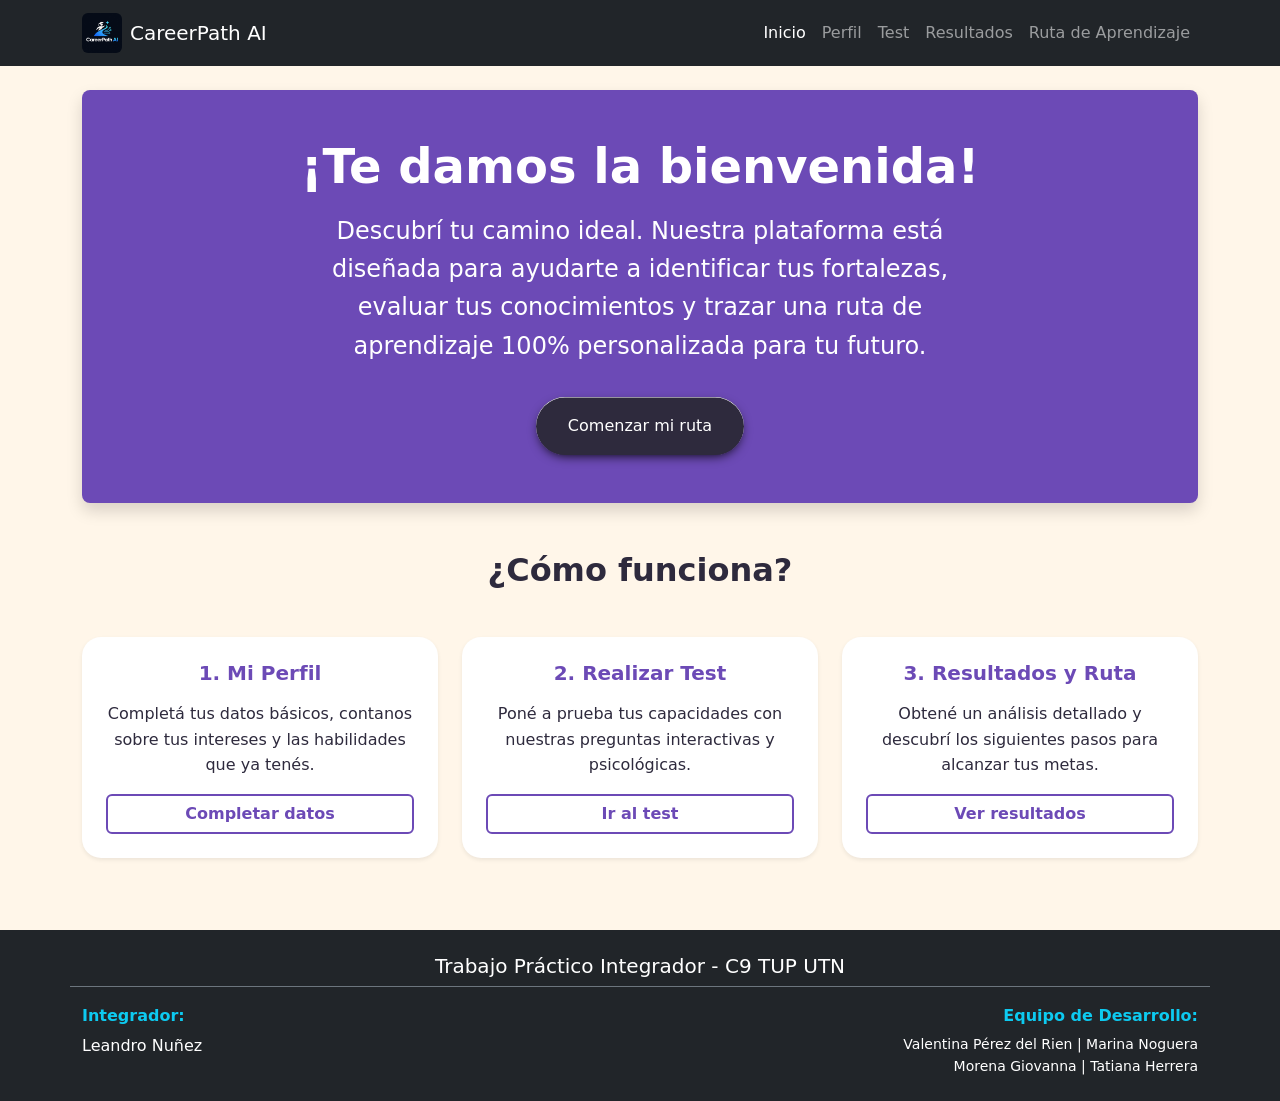
==== commit 47160057: "correcion del filtro de las materias" ====
--- a/html/index.html
+++ b/html/index.html
@@ -2,477 +2,123 @@
 <html lang="es">
 <head>
     <meta charset="UTF-8">
-    <meta name="viewport" content="width=device-width, initial-scale=1">
-
-    <!-- SEO: título y descripción específicos de la página -->
-    <title>CareerPath AI | Orientación vocacional con IA</title>
-
-    <meta
-        name="description"
-        content="Explorá tus intereses y descubrí tu próximo paso con CareerPath AI, un proyecto de orientación vocacional con inteligencia artificial para estudiantes."
-    >
-
-    <link
-        href="https://cdn.jsdelivr.net/npm/bootstrap@5.0.2/dist/css/bootstrap.min.css"
-        rel="stylesheet"
-        integrity="sha384-EVSTQN3/azprG1Anm3QDgpJLIm9Nao0Yz1ztcQTwFspd3yD65VohhpuuCOmLASjC"
-        crossorigin="anonymous"
-    >
-
+    <meta name="viewport" content="width=device-width, initial-scale=1.0">
+    <meta name="description" content="Plataforma Estudiantil: accedé a tus materias, horarios, calificaciones y avisos académicos en tiempo real.">
+    <meta name="keywords" content="plataforma estudiantil, portal alumno, materias, calificaciones, universidad, utn">
+    <link rel="canonical" href="https://leandro-nunez21.github.io/TP1-C9-TUP-UTN/index.html">
+    <title>Portal Estudiantil | Inicio</title>
+    
+    <!-- CSS de Bootstrap -->
+    <link href="https://cdn.jsdelivr.net/npm/bootstrap@5.0.2/dist/css/bootstrap.min.css" rel="stylesheet" integrity="sha384-EVSTQN3/azprG1Anm3QDgpJLIm9Nao0Yz1ztcQTwFspd3yD65VohhpuuCOmLASjC" crossorigin="anonymous">
+    <!-- CSS Personalizado -->
     <link rel="stylesheet" href="../style.css">
 </head>
 
-<body class="inicio d-flex flex-column min-vh-100">
-
-    <a
-        class="visually-hidden-focusable inicio-salto"
-        href="#contenido"
-    >
-        Saltar al contenido
-    </a>
-
-    <!-- Navegación compartida con el resto del proyecto -->
+<body class="d-flex flex-column min-vh-100">
+    
+    <!-- HEADER / NAVBAR CON BOOTSTRAP -->
     <header>
-        <nav
-            class="navbar navbar-expand-lg navbar-dark bg-dark"
-            aria-label="Navegación principal"
-        >
+        <nav class="navbar navbar-expand-lg navbar-dark bg-dark">
             <div class="container">
-                <a
-                    class="navbar-brand d-flex align-items-center"
-                    href="index.html"
-                >
-                    <img
-                        src="../img/CareerPath.jpeg"
-                        alt=""
-                        width="40"
-                        height="40"
-                        class="me-2 rounded"
-                    >
+                <a class="navbar-brand d-flex align-items-center" href="index.html">
+                    <img src="../img/CareerPath.jpeg" alt="Logo" width="40" height="40" class="me-2 rounded">
                     CareerPath AI
                 </a>
-
-                <button
-                    class="navbar-toggler"
-                    type="button"
-                    data-bs-toggle="collapse"
-                    data-bs-target="#menuNavegacion"
-                    aria-controls="menuNavegacion"
-                    aria-expanded="false"
-                    aria-label="Abrir menú de navegación"
-                >
+                
+                <button class="navbar-toggler" type="button" data-bs-toggle="collapse" data-bs-target="#menuNavegacion" aria-controls="menuNavegacion" aria-expanded="false" aria-label="Abrir menú">
                     <span class="navbar-toggler-icon"></span>
                 </button>
-
+                
                 <div class="collapse navbar-collapse" id="menuNavegacion">
                     <ul class="navbar-nav ms-auto text-center">
-                        <li class="nav-item">
-                            <a
-                                class="nav-link active"
-                                aria-current="page"
-                                href="index.html"
-                            >
-                                Inicio
-                            </a>
-                        </li>
-
-                        <li class="nav-item">
-                            <a class="nav-link" href="perfil.html">
-                                Perfil
-                            </a>
-                        </li>
-
-                        <li class="nav-item">
-                            <a class="nav-link" href="test.html">
-                                Test
-                            </a>
-                        </li>
-
-                        <li class="nav-item">
-                            <a class="nav-link" href="resultados.html">
-                                Resultados
-                            </a>
-                        </li>
-
-                        <li class="nav-item">
-                            <a class="nav-link" href="ruta.html">
-                                Ruta de Aprendizaje
-                            </a>
-                        </li>
+                        <li class="nav-item"><a class="nav-link active" aria-current="page" href="index.html">Inicio</a></li>
+                        <li class="nav-item"><a class="nav-link" href="perfil.html">Perfil</a></li>
+                        <li class="nav-item"><a class="nav-link" href="test.html">Test</a></li>
+                        <li class="nav-item"><a class="nav-link" href="resultados.html">Resultados</a></li>
+                        <li class="nav-item"><a class="nav-link" href="ruta.html">Ruta de Aprendizaje</a></li>
                     </ul>
                 </div>
             </div>
         </nav>
     </header>
 
-    <main id="contenido" class="flex-grow-1">
-
-        <!-- Presentación principal -->
-        <section class="inicio-hero" aria-labelledby="titulo-inicio">
-            <div class="container py-5">
-                <div class="row align-items-center g-5">
-
-                    <div class="col-lg-7">
-                        <p class="inicio-etiqueta">
-                            Orientación vocacional con inteligencia artificial
-                        </p>
-
-                        <h1 id="titulo-inicio" class="inicio-titulo">
-                            Tu futuro empieza<br>
-                            por <span>conocerte.</span>
-                        </h1>
-
-                        <p class="inicio-bajada mt-4">
-                            ¿Todavía no sabés qué estudiar? Descubrí qué
-                            te interesa, explorá tus posibilidades y
-                            empezá a construir tu propio camino.
-                        </p>
-
-                        <p class="inicio-texto">
-                            CareerPath AI está pensado para estudiantes
-                            que están eligiendo una carrera o buscando
-                            una nueva dirección. Nuestra propuesta combina
-                            perfil, test vocacional e inteligencia artificial
-                            para orientar esa búsqueda.
-                        </p>
-
-                        <div class="d-flex flex-column flex-sm-row gap-3 mt-4">
-                            <a class="btn inicio-boton" href="perfil.html">
-                                Comenzar con mi perfil
-                                <span aria-hidden="true">↗</span>
-                            </a>
-
-                            <a
-                                class="btn inicio-boton-secundario"
-                                href="#como-funciona"
-                            >
-                                Conocer el recorrido
-                            </a>
-                        </div>
-
-                        <p class="inicio-nota mt-3 mb-0">
-                            No necesitás tener una carrera elegida para empezar.
-                        </p>
-                    </div>
-
-                    <div class="col-lg-5">
-                        <aside
-                            class="inicio-mapa p-4 p-md-5"
-                            aria-label="Resumen del recorrido"
-                        >
-                            <div class="d-flex justify-content-between align-items-center gap-3 mb-4">
-                                <p class="inicio-etiqueta mb-0">
-                                    Tu próximo capítulo
-                                </p>
-
-                                <span class="inicio-simbolo" aria-hidden="true">
-                                    ✳
-                                </span>
-                            </div>
-
-                            <p class="inicio-mapa-titulo">
-                                Hay un camino<br>
-                                que empieza en vos.
-                            </p>
-
-                            <ol class="inicio-recorrido list-unstyled mb-0">
-                                <li>
-                                    <span class="inicio-nodo" aria-hidden="true">
-                                        01
-                                    </span>
-
-                                    <div>
-                                        <strong>Conocé tus intereses</strong>
-                                        <p>Lo que disfrutás y te da curiosidad.</p>
-                                    </div>
-                                </li>
-
-                                <li>
-                                    <span class="inicio-nodo" aria-hidden="true">
-                                        02
-                                    </span>
-
-                                    <div>
-                                        <strong>Explorá posibilidades</strong>
-                                        <p>Carreras e instituciones para descubrir.</p>
-                                    </div>
-                                </li>
-
-                                <li>
-                                    <span class="inicio-nodo" aria-hidden="true">
-                                        03
-                                    </span>
-
-                                    <div>
-                                        <strong>Encontrá tu próximo paso</strong>
-                                        <p>Conocimientos para seguir creciendo.</p>
-                                    </div>
-                                </li>
-                            </ol>
-
-                            <p class="inicio-mapa-pie mt-4 mb-0">
-                                <span aria-hidden="true">↗</span>
-                                Tu elección. A tu ritmo.
-                            </p>
-                        </aside>
-                    </div>
-
-                </div>
-            </div>
+    <!-- MAIN -->
+    <main class="container flex-grow-1 my-4">
+        
+        <!-- Hero Section-->
+        <section class="p-5 mb-5 rounded-3 text-center shadow text-white" style="background-color: var(--color-primario);">
+            <h2 class="display-5 fw-bold mb-3">¡Te damos la bienvenida!</h2>
+            <p class="lead fs-4 col-lg-8 mx-auto mb-4">
+                Descubrí tu camino ideal. Nuestra plataforma está diseñada para ayudarte a identificar tus fortalezas, evaluar tus conocimientos y trazar una ruta de aprendizaje 100% personalizada para tu futuro.
+            </p>
+            
+            <a href="perfil.html" class="btn-destacado text-decoration-none mt-2">
+                <span class="texto-boton">Comenzar mi ruta</span>
+            </a>
         </section>
 
-        <!-- Franja de conexión con el usuario -->
-        <section class="inicio-franja py-4" aria-label="Preguntas para empezar">
-            <div class="container">
-                <div class="row align-items-center gy-3">
-
-                    <div class="col-lg-4">
-                        <p class="fw-bold mb-0">
-                            Elegir empieza con buenas preguntas.
-                        </p>
+        <!-- Grid de presentación -->
+        <section class="mb-5">
+            <h2 class="text-center fw-bold mb-5" style="color: var(--color-texto);">¿Cómo funciona?</h2>
+            
+            <div class="row g-4">
+                <!-- Card 1 -->
+                <div class="col-md-4">
+                    <div class="card h-100 border-0 shadow-sm text-center" style="background-color: var(--color-blanco);">
+                        <div class="card-body d-flex flex-column p-4">
+                            <h3 class="card-title h5 fw-bold" style="color: var(--color-primario);">1. Mi Perfil</h3>
+                            <p class="card-text mt-2 flex-grow-1" style="color: var(--color-texto);">Completá tus datos básicos, contanos sobre tus intereses y las habilidades que ya tenés.</p>
+                            <a href="perfil.html" class="btn mt-3 mt-auto fw-bold btn-outline-morado">Completar datos</a>
+                        </div>
                     </div>
-
-                    <div class="col-lg-8">
-                        <ul class="list-unstyled d-flex flex-wrap justify-content-lg-end gap-2 mb-0">
-                            <li class="inicio-chip">¿Qué me interesa?</li>
-                            <li class="inicio-chip">¿Qué podría estudiar?</li>
-                            <li class="inicio-chip">¿Por dónde empiezo?</li>
-                        </ul>
-                    </div>
-
-                </div>
-            </div>
-        </section>
-
-        <!-- Explicación del recorrido del producto -->
-        <section
-            id="como-funciona"
-            class="container inicio-seccion"
-            aria-labelledby="titulo-recorrido"
-        >
-            <div class="row g-5">
-
-                <div class="col-lg-4">
-                    <p class="inicio-etiqueta">Cómo funciona nuestra propuesta</p>
-
-                    <h2 id="titulo-recorrido" class="inicio-subtitulo">
-                        Cada paso<br>
-                        tiene un propósito.
-                    </h2>
-
-                    <p class="inicio-texto mt-3">
-                        Conocerte, explorar y empezar a aprender.
-                        Un recorrido pensado para ayudarte a
-                        decidir con más información.
-                    </p>
-
-                    <a class="inicio-enlace" href="test.html">
-                        Explorar el test vocacional
-                        <span aria-hidden="true">↗</span>
-                    </a>
                 </div>
 
-                <div class="col-lg-8">
-                    <ol class="inicio-pasos list-unstyled mb-0">
-
-                        <li class="row g-3">
-                            <div class="col-2">
-                                <span class="inicio-paso-numero" aria-hidden="true">
-                                    01
-                                </span>
-                            </div>
-
-                            <div class="col-10">
-                                <h3>Primero, tu perfil</h3>
-                                <p>
-                                    Identificá tus intereses y habilidades.
-                                    Son el punto de partida para comprender
-                                    qué actividades te atraen.
-                                </p>
-                            </div>
-                        </li>
-
-                        <li class="row g-3">
-                            <div class="col-2">
-                                <span class="inicio-paso-numero" aria-hidden="true">
-                                    02
-                                </span>
-                            </div>
-
-                            <div class="col-10">
-                                <h3>Después, tus preferencias</h3>
-                                <p>
-                                    Respondé el test vocacional pensando en
-                                    lo que disfrutás. No es un examen
-                                    de conocimientos.
-                                </p>
-                            </div>
-                        </li>
-
-                        <li class="row g-3">
-                            <div class="col-2">
-                                <span class="inicio-paso-numero" aria-hidden="true">
-                                    03
-                                </span>
-                            </div>
-
-                            <div class="col-10">
-                                <h3>Análisis y posibilidades</h3>
-                                <p>
-                                    La integración de IA prevista relacionará
-                                    tu perfil y tus respuestas para explicar
-                                    recomendaciones de carreras e instituciones.
-                                </p>
-                            </div>
-                        </li>
-
-                        <li class="row g-3">
-                            <div class="col-2">
-                                <span class="inicio-paso-numero" aria-hidden="true">
-                                    04
-                                </span>
-                            </div>
-
-                            <div class="col-10">
-                                <h3>Un camino para aprender</h3>
-                                <p>
-                                    La propuesta final incluye una ruta
-                                    adaptada a tu elección. En esta versión
-                                    podés explorar un recorrido de ejemplo
-                                    y registrar tu avance.
-                                </p>
-                            </div>
-                        </li>
-
-                    </ol>
+                <!-- Card 2 -->
+                <div class="col-md-4">
+                    <div class="card h-100 border-0 shadow-sm text-center" style="background-color: var(--color-blanco);">
+                        <div class="card-body d-flex flex-column p-4">
+                            <h3 class="card-title h5 fw-bold" style="color: var(--color-primario);">2. Realizar Test</h3>
+                            <p class="card-text mt-2 flex-grow-1" style="color: var(--color-texto);">Poné a prueba tus capacidades con nuestras preguntas interactivas y psicológicas.</p>
+                            <a href="test.html" class="btn mt-3 mt-auto fw-bold btn-outline-morado">Ir al test</a>
+                        </div>
+                    </div>
                 </div>
 
-            </div>
-        </section>
-
-        <!-- Explicación del papel de la IA -->
-        <section
-            class="container pb-5"
-            aria-labelledby="titulo-ia"
-        >
-            <div class="inicio-panel p-4 p-md-5">
-                <div class="row align-items-center g-4">
-
-                    <div class="col-lg-6">
-                        <p class="inicio-etiqueta">
-                            Tecnología para ampliar tu mirada
-                        </p>
-
-                        <h2 id="titulo-ia" class="inicio-subtitulo">
-                            La IA acompaña.<br>
-                            La decisión es tuya.
-                        </h2>
+                <!-- Card 3 -->
+                <div class="col-md-4">
+                    <div class="card h-100 border-0 shadow-sm text-center" style="background-color: var(--color-blanco);">
+                        <div class="card-body d-flex flex-column p-4">
+                            <h3 class="card-title h5 fw-bold" style="color: var(--color-primario);">3. Resultados y Ruta</h3>
+                            <p class="card-text mt-2 flex-grow-1" style="color: var(--color-texto);">Obtené un análisis detallado y descubrí los siguientes pasos para alcanzar tus metas.</p>
+                            <a href="resultados.html" class="btn mt-3 mt-auto fw-bold btn-outline-morado">Ver resultados</a>
+                        </div>
                     </div>
-
-                    <div class="col-lg-6">
-                        <p>
-                            Buscamos que cada recomendación tenga una
-                            explicación: qué intereses la conectan con vos,
-                            dónde podrías estudiar y qué podrías
-                            aprender después.
-                        </p>
-
-                        <p class="inicio-texto mb-0">
-                            La orientación es un punto de partida para
-                            explorar alternativas y conversar con docentes
-                            u orientadores. Tus objetivos pueden cambiar
-                            a medida que descubrís cosas nuevas.
-                        </p>
-                    </div>
-
-                </div>
-
-                <p class="inicio-estado mt-4 pt-4 mb-0">
-                    <strong>Proyecto en desarrollo.</strong>
-                    Esta versión es un prototipo académico. El análisis
-                    con IA y la conexión personalizada entre las etapas
-                    todavía no están integrados.
-                </p>
-            </div>
-        </section>
-
-        <!-- Cierre -->
-        <section
-            class="inicio-cierre py-5"
-            aria-labelledby="titulo-empezar"
-        >
-            <div class="container">
-                <div class="row align-items-center g-4">
-
-                    <div class="col-lg-8">
-                        <p class="inicio-etiqueta">Tu punto de partida</p>
-
-                        <h2 id="titulo-empezar" class="inicio-subtitulo">
-                            No necesitás tener todas las respuestas.
-                        </h2>
-
-                        <p class="mb-0 mt-3">
-                            Empezá por lo que te interesa.
-                            El próximo paso es conocerte.
-                        </p>
-                    </div>
-
-                    <div class="col-lg-4 text-lg-end">
-                        <a class="btn inicio-boton" href="perfil.html">
-                            Explorar mi perfil
-                            <span aria-hidden="true">↗</span>
-                        </a>
-                    </div>
-
                 </div>
             </div>
         </section>
 
     </main>
 
-    <!-- Créditos del proyecto -->
+    <!-- FOOTER CON BOOTSTRAP -->
     <footer class="bg-dark text-white py-4 mt-auto">
         <div class="container">
             <div class="row text-center text-md-start">
-
-                <div class="col-12 mb-3 border-bottom border-secondary pb-3">
-                    <p class="fw-bold text-center mb-0">
-                        CareerPath AI · Trabajo Práctico Integrador
-                    </p>
-
-                    <p class="small text-center mb-0">
-                        C9 · Tecnicatura Universitaria en Programación · UTN
-                    </p>
+                <div class="col-md-12 mb-3 text-center border-bottom border-secondary pb-2">
+                    <h5 class="m-0">Trabajo Práctico Integrador - C9 TUP UTN</h5>
                 </div>
-
                 <div class="col-md-6 mb-3 mb-md-0">
-                    <p class="fw-bold mb-1">Integrador</p>
-                    <p class="small mb-0">Leandro Nuñez</p>
+                    <p class="mb-1 text-info"><strong>Integrador:</strong></p>
+                    <p class="mb-0">Leandro Nuñez</p>
                 </div>
-
                 <div class="col-md-6 text-md-end">
-                    <p class="fw-bold mb-1">Equipo de desarrollo</p>
-
-                    <ul class="list-unstyled small mb-0">
-                        <li>Valentina Pérez del Rien</li>
-                        <li>Marina Noguera Morena Giovanna</li>
-                        <li>Tatiana Herrera</li>
-                    </ul>
+                    <p class="mb-1 text-info"><strong>Equipo de Desarrollo:</strong></p>
+                    <p class="mb-0 small">Valentina Pérez del Rien | Marina Noguera</p>
+                    <p class="mb-0 small">Morena Giovanna | Tatiana Herrera</p>
                 </div>
-
             </div>
-
-            <p class="small text-center mt-4 mb-0">
-                © 2026 CareerPath AI · Orientación vocacional
-            </p>
         </div>
     </footer>
 
-    <script
-        src="https://cdn.jsdelivr.net/npm/bootstrap@5.0.2/dist/js/bootstrap.bundle.min.js"
-        integrity="sha384-MrcW6ZMFYlzcLA8Nl+NtUVF0sA7MsXsP1UyJoMp4YLEuNSfAP+JcXn/tWtIaxVXM"
-        crossorigin="anonymous"
-    ></script>
-
+    <script src="https://cdn.jsdelivr.net/npm/bootstrap@5.0.2/dist/js/bootstrap.bundle.min.js" integrity="sha384-MrcW6ZMFYlzcLA8Nl+NtUVF0sA7MsXsP1UyJoMp4YLEuNSfAP+JcXn/tWtIaxVXM" crossorigin="anonymous"></script>
 </body>
 </html>
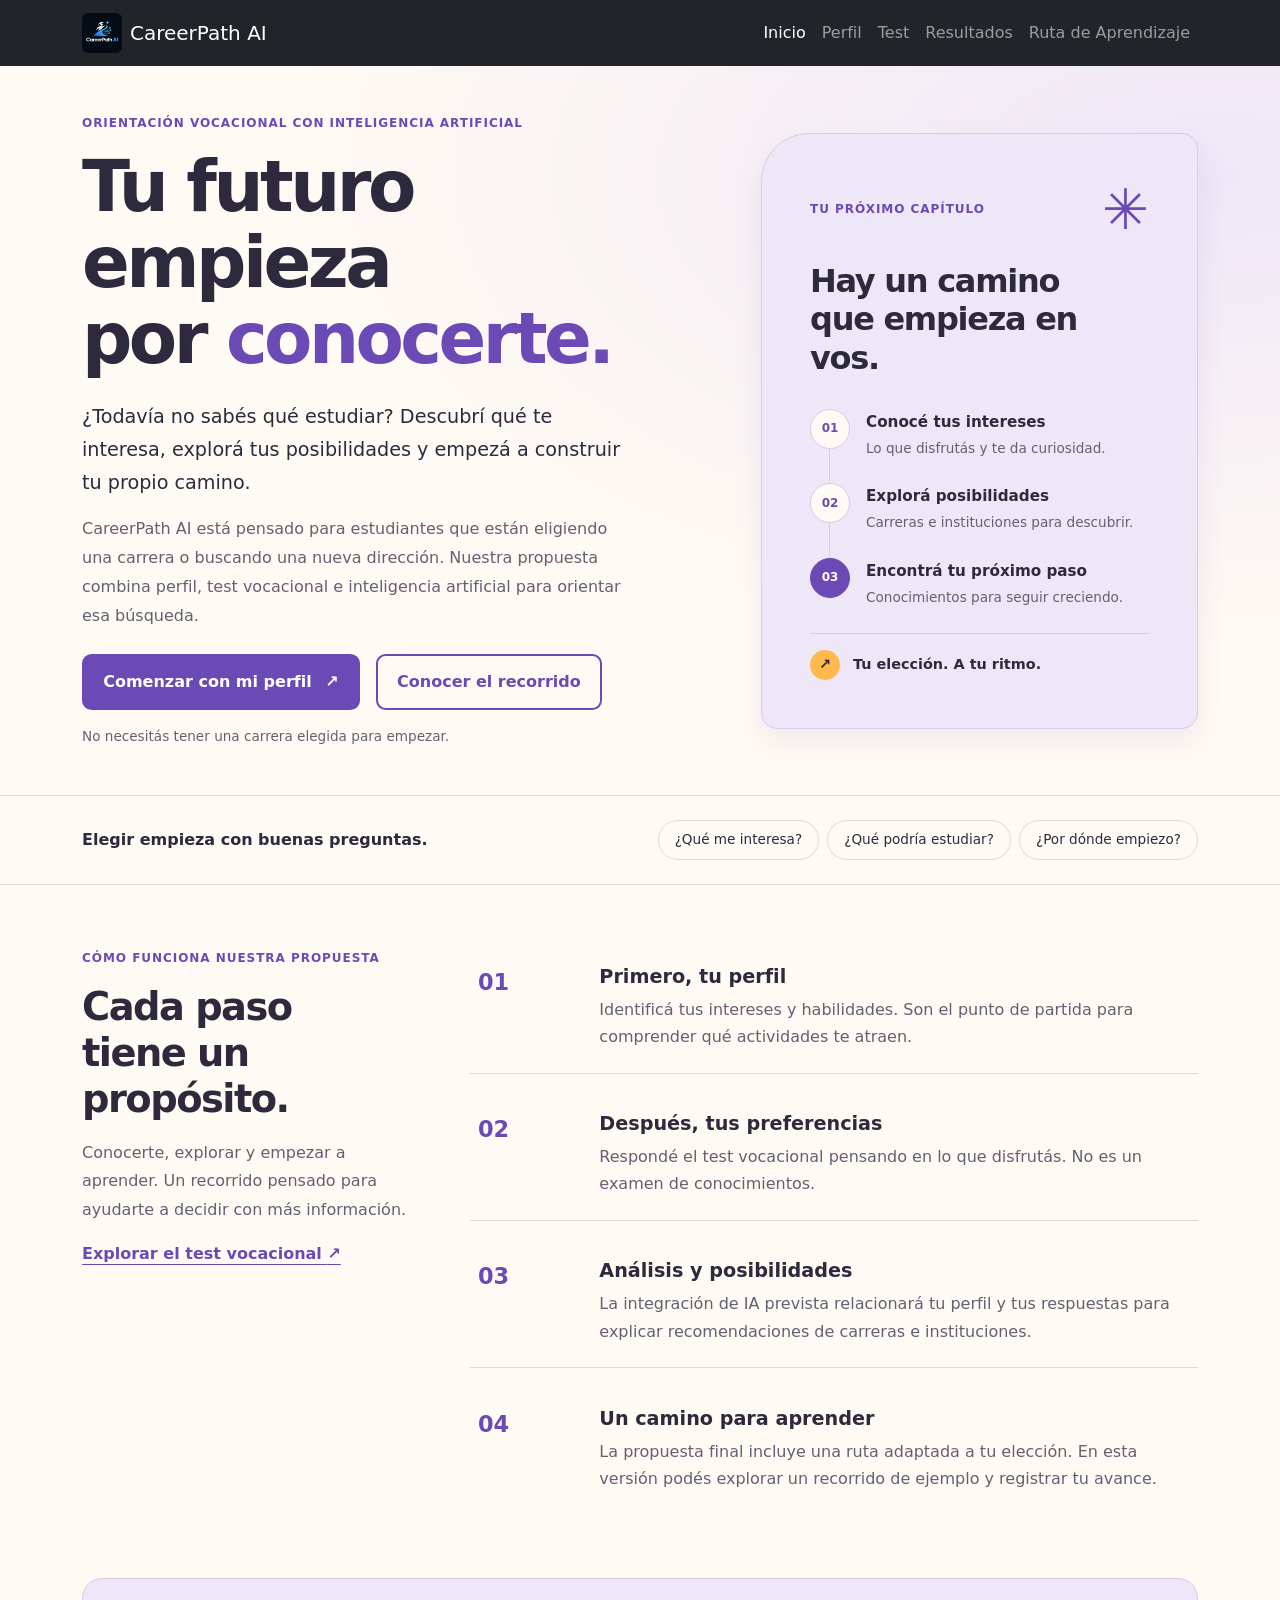
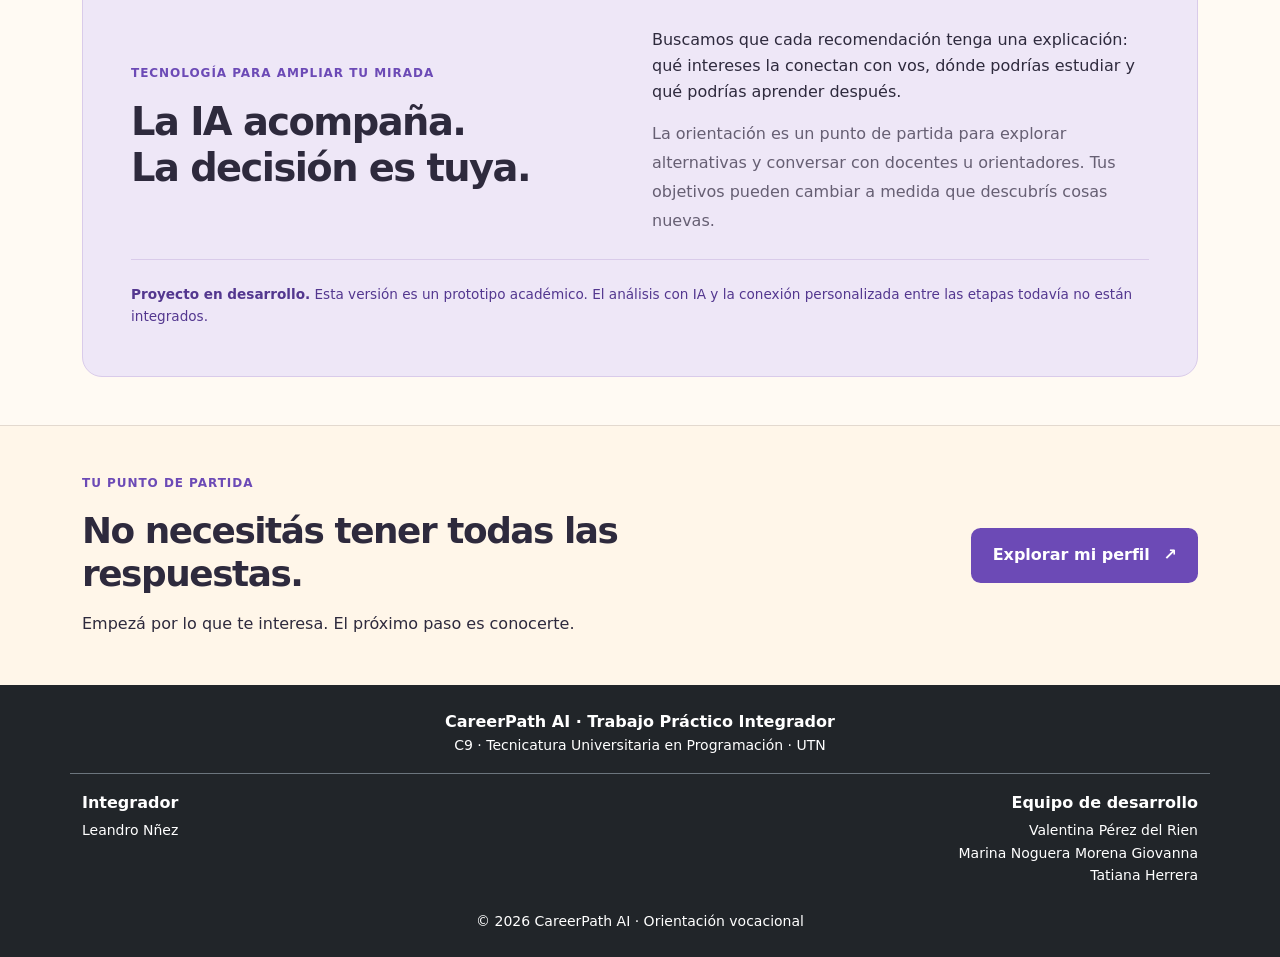
==== commit 82b8b2a4: "fix: restaurar el index actualizado tras una integración incorrecta" ====
--- a/html/index.html
+++ b/html/index.html
@@ -2,123 +2,477 @@
 <html lang="es">
 <head>
     <meta charset="UTF-8">
-    <meta name="viewport" content="width=device-width, initial-scale=1.0">
-    <meta name="description" content="Plataforma Estudiantil: accedé a tus materias, horarios, calificaciones y avisos académicos en tiempo real.">
-    <meta name="keywords" content="plataforma estudiantil, portal alumno, materias, calificaciones, universidad, utn">
-    <link rel="canonical" href="https://leandro-nunez21.github.io/TP1-C9-TUP-UTN/index.html">
-    <title>Portal Estudiantil | Inicio</title>
-    
-    <!-- CSS de Bootstrap -->
-    <link href="https://cdn.jsdelivr.net/npm/bootstrap@5.0.2/dist/css/bootstrap.min.css" rel="stylesheet" integrity="sha384-EVSTQN3/azprG1Anm3QDgpJLIm9Nao0Yz1ztcQTwFspd3yD65VohhpuuCOmLASjC" crossorigin="anonymous">
-    <!-- CSS Personalizado -->
+    <meta name="viewport" content="width=device-width, initial-scale=1">
+
+    <!-- SEO: título y descripción específicos de la página -->
+    <title>CareerPath AI | Orientación vocacional con IA</title>
+
+    <meta
+        name="description"
+        content="Explorá tus intereses y descubrí tu próximo paso con CareerPath AI, un proyecto de orientación vocacional con inteligencia artificial para estudiantes."
+    >
+
+    <link
+        href="https://cdn.jsdelivr.net/npm/bootstrap@5.0.2/dist/css/bootstrap.min.css"
+        rel="stylesheet"
+        integrity="sha384-EVSTQN3/azprG1Anm3QDgpJLIm9Nao0Yz1ztcQTwFspd3yD65VohhpuuCOmLASjC"
+        crossorigin="anonymous"
+    >
+
     <link rel="stylesheet" href="../style.css">
 </head>
 
-<body class="d-flex flex-column min-vh-100">
-    
-    <!-- HEADER / NAVBAR CON BOOTSTRAP -->
+<body class="inicio d-flex flex-column min-vh-100">
+
+    <a
+        class="visually-hidden-focusable inicio-salto"
+        href="#contenido"
+    >
+        Saltar al contenido
+    </a>
+
+    <!-- Navegación compartida con el resto del proyecto -->
     <header>
-        <nav class="navbar navbar-expand-lg navbar-dark bg-dark">
+        <nav
+            class="navbar navbar-expand-lg navbar-dark bg-dark"
+            aria-label="Navegación principal"
+        >
             <div class="container">
-                <a class="navbar-brand d-flex align-items-center" href="index.html">
-                    <img src="../img/CareerPath.jpeg" alt="Logo" width="40" height="40" class="me-2 rounded">
+                <a
+                    class="navbar-brand d-flex align-items-center"
+                    href="index.html"
+                >
+                    <img
+                        src="../img/CareerPath.jpeg"
+                        alt=""
+                        width="40"
+                        height="40"
+                        class="me-2 rounded"
+                    >
                     CareerPath AI
                 </a>
-                
-                <button class="navbar-toggler" type="button" data-bs-toggle="collapse" data-bs-target="#menuNavegacion" aria-controls="menuNavegacion" aria-expanded="false" aria-label="Abrir menú">
+
+                <button
+                    class="navbar-toggler"
+                    type="button"
+                    data-bs-toggle="collapse"
+                    data-bs-target="#menuNavegacion"
+                    aria-controls="menuNavegacion"
+                    aria-expanded="false"
+                    aria-label="Abrir menú de navegación"
+                >
                     <span class="navbar-toggler-icon"></span>
                 </button>
-                
+
                 <div class="collapse navbar-collapse" id="menuNavegacion">
                     <ul class="navbar-nav ms-auto text-center">
-                        <li class="nav-item"><a class="nav-link active" aria-current="page" href="index.html">Inicio</a></li>
-                        <li class="nav-item"><a class="nav-link" href="perfil.html">Perfil</a></li>
-                        <li class="nav-item"><a class="nav-link" href="test.html">Test</a></li>
-                        <li class="nav-item"><a class="nav-link" href="resultados.html">Resultados</a></li>
-                        <li class="nav-item"><a class="nav-link" href="ruta.html">Ruta de Aprendizaje</a></li>
+                        <li class="nav-item">
+                            <a
+                                class="nav-link active"
+                                aria-current="page"
+                                href="index.html"
+                            >
+                                Inicio
+                            </a>
+                        </li>
+
+                        <li class="nav-item">
+                            <a class="nav-link" href="perfil.html">
+                                Perfil
+                            </a>
+                        </li>
+
+                        <li class="nav-item">
+                            <a class="nav-link" href="test.html">
+                                Test
+                            </a>
+                        </li>
+
+                        <li class="nav-item">
+                            <a class="nav-link" href="resultados.html">
+                                Resultados
+                            </a>
+                        </li>
+
+                        <li class="nav-item">
+                            <a class="nav-link" href="ruta.html">
+                                Ruta de Aprendizaje
+                            </a>
+                        </li>
                     </ul>
                 </div>
             </div>
         </nav>
     </header>
 
-    <!-- MAIN -->
-    <main class="container flex-grow-1 my-4">
-        
-        <!-- Hero Section-->
-        <section class="p-5 mb-5 rounded-3 text-center shadow text-white" style="background-color: var(--color-primario);">
-            <h2 class="display-5 fw-bold mb-3">¡Te damos la bienvenida!</h2>
-            <p class="lead fs-4 col-lg-8 mx-auto mb-4">
-                Descubrí tu camino ideal. Nuestra plataforma está diseñada para ayudarte a identificar tus fortalezas, evaluar tus conocimientos y trazar una ruta de aprendizaje 100% personalizada para tu futuro.
-            </p>
-            
-            <a href="perfil.html" class="btn-destacado text-decoration-none mt-2">
-                <span class="texto-boton">Comenzar mi ruta</span>
-            </a>
+    <main id="contenido" class="flex-grow-1">
+
+        <!-- Presentación principal -->
+        <section class="inicio-hero" aria-labelledby="titulo-inicio">
+            <div class="container py-5">
+                <div class="row align-items-center g-5">
+
+                    <div class="col-lg-7">
+                        <p class="inicio-etiqueta">
+                            Orientación vocacional con inteligencia artificial
+                        </p>
+
+                        <h1 id="titulo-inicio" class="inicio-titulo">
+                            Tu futuro empieza<br>
+                            por <span>conocerte.</span>
+                        </h1>
+
+                        <p class="inicio-bajada mt-4">
+                            ¿Todavía no sabés qué estudiar? Descubrí qué
+                            te interesa, explorá tus posibilidades y
+                            empezá a construir tu propio camino.
+                        </p>
+
+                        <p class="inicio-texto">
+                            CareerPath AI está pensado para estudiantes
+                            que están eligiendo una carrera o buscando
+                            una nueva dirección. Nuestra propuesta combina
+                            perfil, test vocacional e inteligencia artificial
+                            para orientar esa búsqueda.
+                        </p>
+
+                        <div class="d-flex flex-column flex-sm-row gap-3 mt-4">
+                            <a class="btn inicio-boton" href="perfil.html">
+                                Comenzar con mi perfil
+                                <span aria-hidden="true">↗</span>
+                            </a>
+
+                            <a
+                                class="btn inicio-boton-secundario"
+                                href="#como-funciona"
+                            >
+                                Conocer el recorrido
+                            </a>
+                        </div>
+
+                        <p class="inicio-nota mt-3 mb-0">
+                            No necesitás tener una carrera elegida para empezar.
+                        </p>
+                    </div>
+
+                    <div class="col-lg-5">
+                        <aside
+                            class="inicio-mapa p-4 p-md-5"
+                            aria-label="Resumen del recorrido"
+                        >
+                            <div class="d-flex justify-content-between align-items-center gap-3 mb-4">
+                                <p class="inicio-etiqueta mb-0">
+                                    Tu próximo capítulo
+                                </p>
+
+                                <span class="inicio-simbolo" aria-hidden="true">
+                                    ✳
+                                </span>
+                            </div>
+
+                            <p class="inicio-mapa-titulo">
+                                Hay un camino<br>
+                                que empieza en vos.
+                            </p>
+
+                            <ol class="inicio-recorrido list-unstyled mb-0">
+                                <li>
+                                    <span class="inicio-nodo" aria-hidden="true">
+                                        01
+                                    </span>
+
+                                    <div>
+                                        <strong>Conocé tus intereses</strong>
+                                        <p>Lo que disfrutás y te da curiosidad.</p>
+                                    </div>
+                                </li>
+
+                                <li>
+                                    <span class="inicio-nodo" aria-hidden="true">
+                                        02
+                                    </span>
+
+                                    <div>
+                                        <strong>Explorá posibilidades</strong>
+                                        <p>Carreras e instituciones para descubrir.</p>
+                                    </div>
+                                </li>
+
+                                <li>
+                                    <span class="inicio-nodo" aria-hidden="true">
+                                        03
+                                    </span>
+
+                                    <div>
+                                        <strong>Encontrá tu próximo paso</strong>
+                                        <p>Conocimientos para seguir creciendo.</p>
+                                    </div>
+                                </li>
+                            </ol>
+
+                            <p class="inicio-mapa-pie mt-4 mb-0">
+                                <span aria-hidden="true">↗</span>
+                                Tu elección. A tu ritmo.
+                            </p>
+                        </aside>
+                    </div>
+
+                </div>
+            </div>
         </section>
 
-        <!-- Grid de presentación -->
-        <section class="mb-5">
-            <h2 class="text-center fw-bold mb-5" style="color: var(--color-texto);">¿Cómo funciona?</h2>
-            
-            <div class="row g-4">
-                <!-- Card 1 -->
-                <div class="col-md-4">
-                    <div class="card h-100 border-0 shadow-sm text-center" style="background-color: var(--color-blanco);">
-                        <div class="card-body d-flex flex-column p-4">
-                            <h3 class="card-title h5 fw-bold" style="color: var(--color-primario);">1. Mi Perfil</h3>
-                            <p class="card-text mt-2 flex-grow-1" style="color: var(--color-texto);">Completá tus datos básicos, contanos sobre tus intereses y las habilidades que ya tenés.</p>
-                            <a href="perfil.html" class="btn mt-3 mt-auto fw-bold btn-outline-morado">Completar datos</a>
-                        </div>
-                    </div>
-                </div>
-
-                <!-- Card 2 -->
-                <div class="col-md-4">
-                    <div class="card h-100 border-0 shadow-sm text-center" style="background-color: var(--color-blanco);">
-                        <div class="card-body d-flex flex-column p-4">
-                            <h3 class="card-title h5 fw-bold" style="color: var(--color-primario);">2. Realizar Test</h3>
-                            <p class="card-text mt-2 flex-grow-1" style="color: var(--color-texto);">Poné a prueba tus capacidades con nuestras preguntas interactivas y psicológicas.</p>
-                            <a href="test.html" class="btn mt-3 mt-auto fw-bold btn-outline-morado">Ir al test</a>
-                        </div>
-                    </div>
-                </div>
-
-                <!-- Card 3 -->
-                <div class="col-md-4">
-                    <div class="card h-100 border-0 shadow-sm text-center" style="background-color: var(--color-blanco);">
-                        <div class="card-body d-flex flex-column p-4">
-                            <h3 class="card-title h5 fw-bold" style="color: var(--color-primario);">3. Resultados y Ruta</h3>
-                            <p class="card-text mt-2 flex-grow-1" style="color: var(--color-texto);">Obtené un análisis detallado y descubrí los siguientes pasos para alcanzar tus metas.</p>
-                            <a href="resultados.html" class="btn mt-3 mt-auto fw-bold btn-outline-morado">Ver resultados</a>
-                        </div>
-                    </div>
+        <!-- Franja de conexión con el usuario -->
+        <section class="inicio-franja py-4" aria-label="Preguntas para empezar">
+            <div class="container">
+                <div class="row align-items-center gy-3">
+
+                    <div class="col-lg-4">
+                        <p class="fw-bold mb-0">
+                            Elegir empieza con buenas preguntas.
+                        </p>
+                    </div>
+
+                    <div class="col-lg-8">
+                        <ul class="list-unstyled d-flex flex-wrap justify-content-lg-end gap-2 mb-0">
+                            <li class="inicio-chip">¿Qué me interesa?</li>
+                            <li class="inicio-chip">¿Qué podría estudiar?</li>
+                            <li class="inicio-chip">¿Por dónde empiezo?</li>
+                        </ul>
+                    </div>
+
                 </div>
             </div>
         </section>
 
+        <!-- Explicación del recorrido del producto -->
+        <section
+            id="como-funciona"
+            class="container inicio-seccion"
+            aria-labelledby="titulo-recorrido"
+        >
+            <div class="row g-5">
+
+                <div class="col-lg-4">
+                    <p class="inicio-etiqueta">Cómo funciona nuestra propuesta</p>
+
+                    <h2 id="titulo-recorrido" class="inicio-subtitulo">
+                        Cada paso<br>
+                        tiene un propósito.
+                    </h2>
+
+                    <p class="inicio-texto mt-3">
+                        Conocerte, explorar y empezar a aprender.
+                        Un recorrido pensado para ayudarte a
+                        decidir con más información.
+                    </p>
+
+                    <a class="inicio-enlace" href="test.html">
+                        Explorar el test vocacional
+                        <span aria-hidden="true">↗</span>
+                    </a>
+                </div>
+
+                <div class="col-lg-8">
+                    <ol class="inicio-pasos list-unstyled mb-0">
+
+                        <li class="row g-3">
+                            <div class="col-2">
+                                <span class="inicio-paso-numero" aria-hidden="true">
+                                    01
+                                </span>
+                            </div>
+
+                            <div class="col-10">
+                                <h3>Primero, tu perfil</h3>
+                                <p>
+                                    Identificá tus intereses y habilidades.
+                                    Son el punto de partida para comprender
+                                    qué actividades te atraen.
+                                </p>
+                            </div>
+                        </li>
+
+                        <li class="row g-3">
+                            <div class="col-2">
+                                <span class="inicio-paso-numero" aria-hidden="true">
+                                    02
+                                </span>
+                            </div>
+
+                            <div class="col-10">
+                                <h3>Después, tus preferencias</h3>
+                                <p>
+                                    Respondé el test vocacional pensando en
+                                    lo que disfrutás. No es un examen
+                                    de conocimientos.
+                                </p>
+                            </div>
+                        </li>
+
+                        <li class="row g-3">
+                            <div class="col-2">
+                                <span class="inicio-paso-numero" aria-hidden="true">
+                                    03
+                                </span>
+                            </div>
+
+                            <div class="col-10">
+                                <h3>Análisis y posibilidades</h3>
+                                <p>
+                                    La integración de IA prevista relacionará
+                                    tu perfil y tus respuestas para explicar
+                                    recomendaciones de carreras e instituciones.
+                                </p>
+                            </div>
+                        </li>
+
+                        <li class="row g-3">
+                            <div class="col-2">
+                                <span class="inicio-paso-numero" aria-hidden="true">
+                                    04
+                                </span>
+                            </div>
+
+                            <div class="col-10">
+                                <h3>Un camino para aprender</h3>
+                                <p>
+                                    La propuesta final incluye una ruta
+                                    adaptada a tu elección. En esta versión
+                                    podés explorar un recorrido de ejemplo
+                                    y registrar tu avance.
+                                </p>
+                            </div>
+                        </li>
+
+                    </ol>
+                </div>
+
+            </div>
+        </section>
+
+        <!-- Explicación del papel de la IA -->
+        <section
+            class="container pb-5"
+            aria-labelledby="titulo-ia"
+        >
+            <div class="inicio-panel p-4 p-md-5">
+                <div class="row align-items-center g-4">
+
+                    <div class="col-lg-6">
+                        <p class="inicio-etiqueta">
+                            Tecnología para ampliar tu mirada
+                        </p>
+
+                        <h2 id="titulo-ia" class="inicio-subtitulo">
+                            La IA acompaña.<br>
+                            La decisión es tuya.
+                        </h2>
+                    </div>
+
+                    <div class="col-lg-6">
+                        <p>
+                            Buscamos que cada recomendación tenga una
+                            explicación: qué intereses la conectan con vos,
+                            dónde podrías estudiar y qué podrías
+                            aprender después.
+                        </p>
+
+                        <p class="inicio-texto mb-0">
+                            La orientación es un punto de partida para
+                            explorar alternativas y conversar con docentes
+                            u orientadores. Tus objetivos pueden cambiar
+                            a medida que descubrís cosas nuevas.
+                        </p>
+                    </div>
+
+                </div>
+
+                <p class="inicio-estado mt-4 pt-4 mb-0">
+                    <strong>Proyecto en desarrollo.</strong>
+                    Esta versión es un prototipo académico. El análisis
+                    con IA y la conexión personalizada entre las etapas
+                    todavía no están integrados.
+                </p>
+            </div>
+        </section>
+
+        <!-- Cierre -->
+        <section
+            class="inicio-cierre py-5"
+            aria-labelledby="titulo-empezar"
+        >
+            <div class="container">
+                <div class="row align-items-center g-4">
+
+                    <div class="col-lg-8">
+                        <p class="inicio-etiqueta">Tu punto de partida</p>
+
+                        <h2 id="titulo-empezar" class="inicio-subtitulo">
+                            No necesitás tener todas las respuestas.
+                        </h2>
+
+                        <p class="mb-0 mt-3">
+                            Empezá por lo que te interesa.
+                            El próximo paso es conocerte.
+                        </p>
+                    </div>
+
+                    <div class="col-lg-4 text-lg-end">
+                        <a class="btn inicio-boton" href="perfil.html">
+                            Explorar mi perfil
+                            <span aria-hidden="true">↗</span>
+                        </a>
+                    </div>
+
+                </div>
+            </div>
+        </section>
+
     </main>
 
-    <!-- FOOTER CON BOOTSTRAP -->
+    <!-- Créditos del proyecto -->
     <footer class="bg-dark text-white py-4 mt-auto">
         <div class="container">
             <div class="row text-center text-md-start">
-                <div class="col-md-12 mb-3 text-center border-bottom border-secondary pb-2">
-                    <h5 class="m-0">Trabajo Práctico Integrador - C9 TUP UTN</h5>
-                </div>
+
+                <div class="col-12 mb-3 border-bottom border-secondary pb-3">
+                    <p class="fw-bold text-center mb-0">
+                        CareerPath AI · Trabajo Práctico Integrador
+                    </p>
+
+                    <p class="small text-center mb-0">
+                        C9 · Tecnicatura Universitaria en Programación · UTN
+                    </p>
+                </div>
+
                 <div class="col-md-6 mb-3 mb-md-0">
-                    <p class="mb-1 text-info"><strong>Integrador:</strong></p>
-                    <p class="mb-0">Leandro Nuñez</p>
-                </div>
+                    <p class="fw-bold mb-1">Integrador</p>
+                    <p class="small mb-0">Leandro Nñez</p>
+                </div>
+
                 <div class="col-md-6 text-md-end">
-                    <p class="mb-1 text-info"><strong>Equipo de Desarrollo:</strong></p>
-                    <p class="mb-0 small">Valentina Pérez del Rien | Marina Noguera</p>
-                    <p class="mb-0 small">Morena Giovanna | Tatiana Herrera</p>
-                </div>
-            </div>
+                    <p class="fw-bold mb-1">Equipo de desarrollo</p>
+
+                    <ul class="list-unstyled small mb-0">
+                        <li>Valentina Pérez del Rien</li>
+                        <li>Marina Noguera Morena Giovanna</li>
+                        <li>Tatiana Herrera</li>
+                    </ul>
+                </div>
+
+            </div>
+
+            <p class="small text-center mt-4 mb-0">
+                © 2026 CareerPath AI · Orientación vocacional
+            </p>
         </div>
     </footer>
 
-    <script src="https://cdn.jsdelivr.net/npm/bootstrap@5.0.2/dist/js/bootstrap.bundle.min.js" integrity="sha384-MrcW6ZMFYlzcLA8Nl+NtUVF0sA7MsXsP1UyJoMp4YLEuNSfAP+JcXn/tWtIaxVXM" crossorigin="anonymous"></script>
+    <script
+        src="https://cdn.jsdelivr.net/npm/bootstrap@5.0.2/dist/js/bootstrap.bundle.min.js"
+        integrity="sha384-MrcW6ZMFYlzcLA8Nl+NtUVF0sA7MsXsP1UyJoMp4YLEuNSfAP+JcXn/tWtIaxVXM"
+        crossorigin="anonymous"
+    ></script>
+
 </body>
 </html>
--- a/style.css
+++ b/style.css
@@ -1044,6 +1044,97 @@
     background-color: var(--color-blanco);
 }
 
+/* =========================================
+   ESTILOS DEL TEST DE ORIENTACIÓN (IA)
+   ========================================= */
+
+/* Panel lateral fijo en pantallas grandes */
+.panel-ia-fijo {
+    background: linear-gradient(135deg, var(--color-primario), #4b3085);
+    color: var(--color-blanco);
+    border-radius: 16px;
+    padding: 2rem;
+    box-shadow: 0 10px 30px rgba(108, 74, 182, 0.2);
+}
+
+.panel-ia-fijo h1 {
+    font-weight: 800;
+    font-size: 2rem;
+}
+
+/* Barra de progreso personalizada sin style="" */
+.contenedor-progreso-test {
+    height: 25px;
+    background-color: rgba(255, 255, 255, 0.2);
+    border-radius: 12px;
+    overflow: hidden;
+}
+
+.barra-progreso-test {
+    background-color: var(--color-secundario); /* Mostaza para que resalte sobre el fondo morado */
+    color: var(--color-texto);
+    font-weight: bold;
+    transition: width 0.4s ease;
+}
+
+/* Tarjetas de cada pregunta */
+.pregunta-card {
+    background-color: var(--color-blanco);
+    border: 1px solid #e0d9f0;
+    border-radius: 16px;
+    padding: 2rem;
+    margin-bottom: 1.5rem;
+    box-shadow: 0 4px 15px rgba(0,0,0,0.03);
+    transition: transform 0.3s ease, border-color 0.3s ease;
+}
+
+.pregunta-card:hover {
+    transform: translateY(-3px);
+    border-color: var(--color-primario);
+}
+
+.pregunta-titulo {
+    color: var(--color-primario);
+    font-weight: 800;
+    font-size: 1.2rem;
+    margin-bottom: 1.5rem;
+    padding-bottom: 1rem;
+    border-bottom: 2px dashed #e0d9f0; /* Esta línea separa la pregunta de las opciones */
+    display: block;
+    width: 100%;
+}
+
+/* Opciones de respuesta (Radio buttons mejorados) */
+.opcion-test-label {
+    display: block;
+    padding: 1rem 1.5rem;
+    border: 2px solid #f0ecf9;
+    border-radius: 12px;
+    margin-bottom: 0.8rem;
+    cursor: pointer;
+    transition: all 0.2s ease;
+    color: var(--color-texto);
+    font-weight: 500;
+}
+
+.opcion-test-label:hover {
+    background-color: var(--color-crema);
+    border-color: var(--color-secundario);
+}
+
+/* Ocultamos el circulito nativo feo del radio button */
+.opcion-test-input {
+    display: none;
+}
+
+/* Cuando el usuario selecciona una opción, cambiamos el diseño de la etiqueta */
+.opcion-test-input:checked + .opcion-test-label {
+    background-color: var(--color-fondo);
+    border-color: var(--color-primario);
+    color: var(--color-primario);
+    font-weight: 700;
+    box-shadow: 0 4px 10px rgba(108, 74, 182, 0.15);
+}
 
 /* =========================================================
    7. CSS ORIGINAL DEL TP2 — CONSERVADO COMO COMENTARIO
@@ -1147,4 +1238,5 @@
 }
 
    ===== FIN CSS ORIGINAL TP2 =====
-*/+*/
+
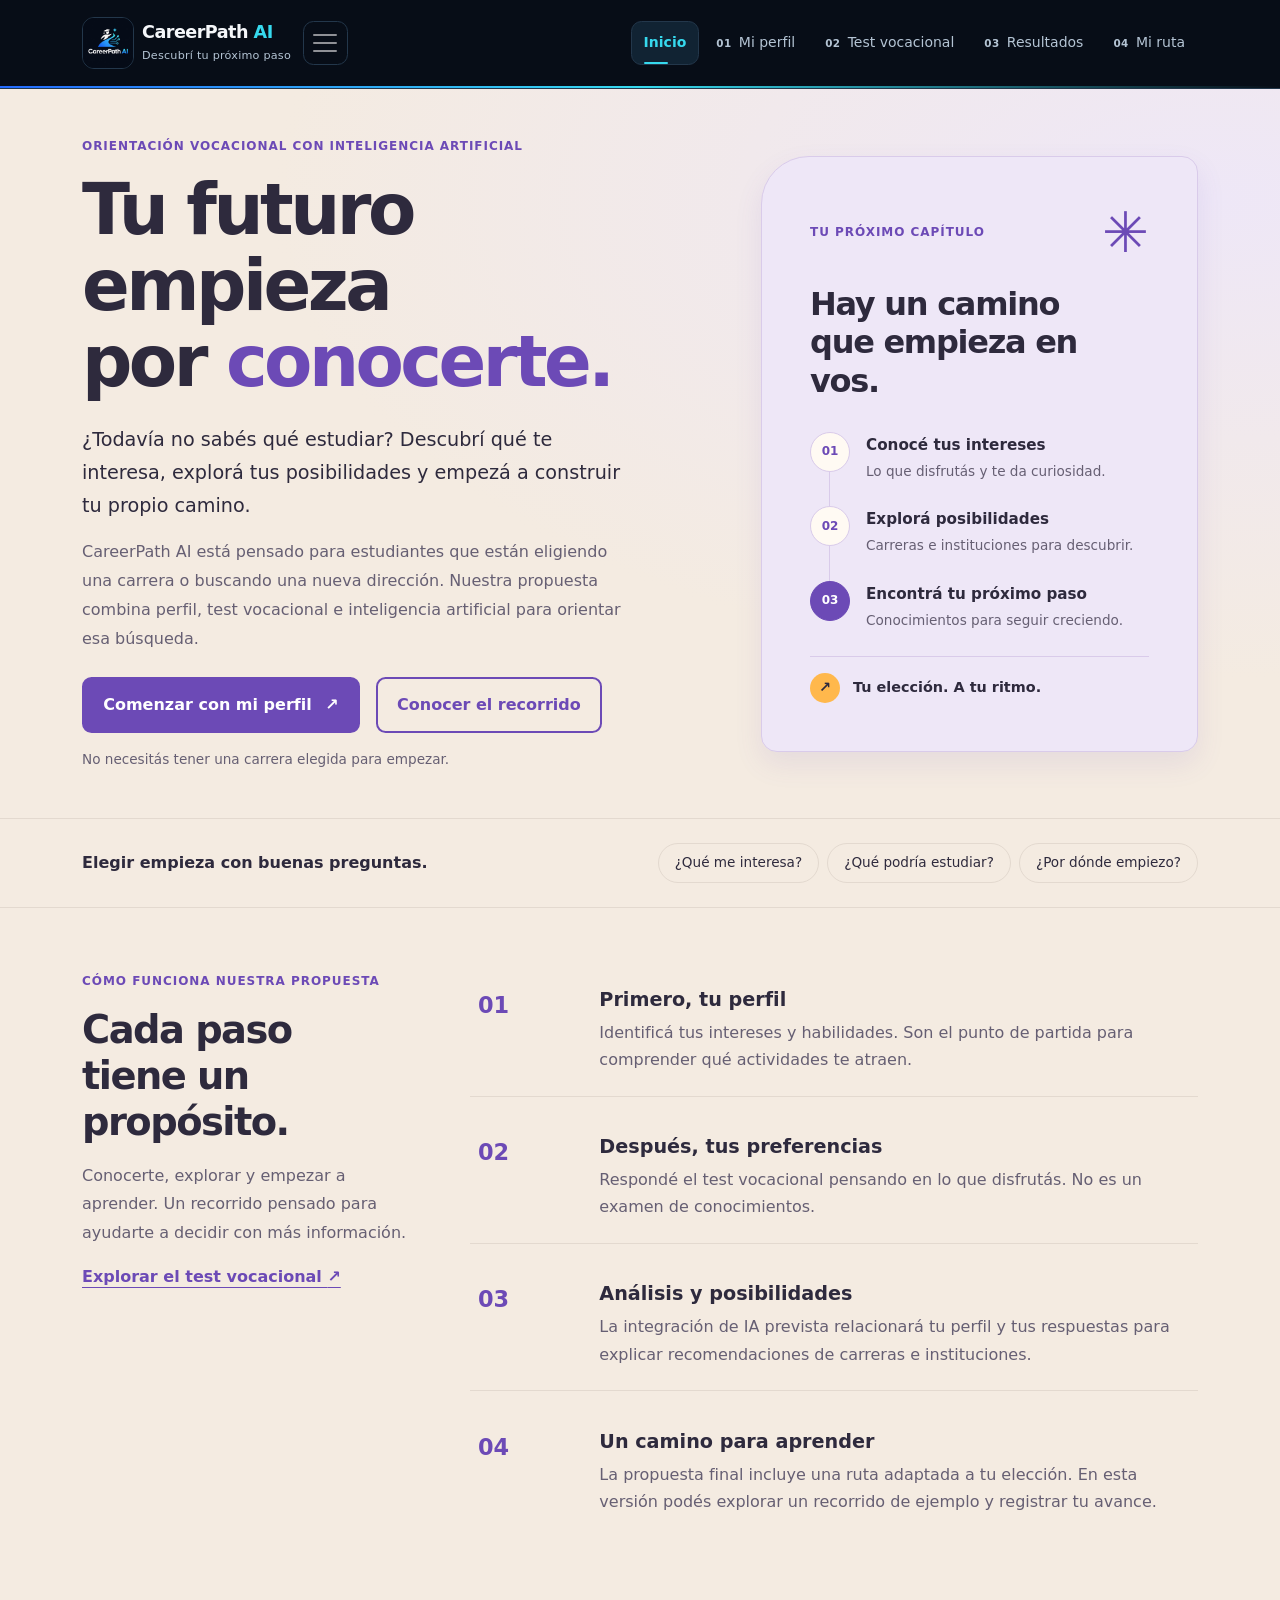
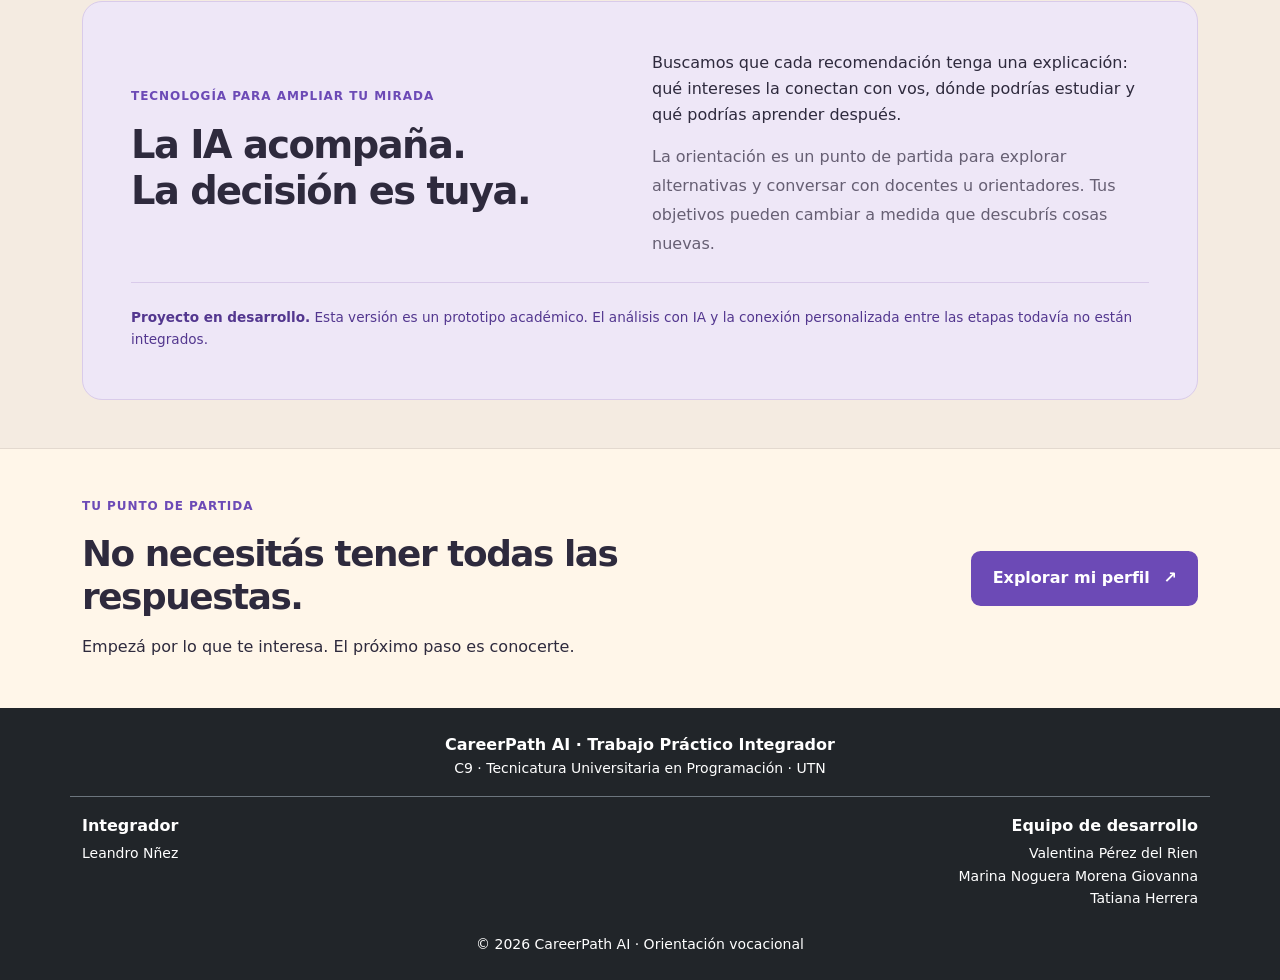
==== commit ab29ce46: "refactor: unificar navbar con la identidad visual de CareerPath AI" ====
--- a/html/index.html
+++ b/html/index.html
@@ -31,79 +31,122 @@
         Saltar al contenido
     </a>
 
-    <!-- Navegación compartida con el resto del proyecto -->
-    <header>
-        <nav
-            class="navbar navbar-expand-lg navbar-dark bg-dark"
-            aria-label="Navegación principal"
-        >
-            <div class="container">
-                <a
-                    class="navbar-brand d-flex align-items-center"
-                    href="index.html"
+<!-- Navegación principal de CareerPath AI -->
+<header class="cp-header">
+    <nav
+        class="navbar navbar-expand-lg navbar-dark cp-navbar"
+        aria-label="Navegación principal"
+    >
+        <div class="container">
+
+            <!-- Identidad de la marca -->
+            <a
+                class="navbar-brand cp-brand d-flex align-items-center gap-2"
+                href="index.html"
+            >
+                <img
+                    src="../img/CareerPath.jpeg"
+                    alt=""
+                    width="52"
+                    height="52"
+                    class="cp-logo"
                 >
-                    <img
-                        src="../img/CareerPath.jpeg"
-                        alt=""
-                        width="40"
-                        height="40"
-                        class="me-2 rounded"
-                    >
-                    CareerPath AI
-                </a>
-
-                <button
-                    class="navbar-toggler"
-                    type="button"
-                    data-bs-toggle="collapse"
-                    data-bs-target="#menuNavegacion"
-                    aria-controls="menuNavegacion"
-                    aria-expanded="false"
-                    aria-label="Abrir menú de navegación"
-                >
-                    <span class="navbar-toggler-icon"></span>
-                </button>
-
-                <div class="collapse navbar-collapse" id="menuNavegacion">
-                    <ul class="navbar-nav ms-auto text-center">
-                        <li class="nav-item">
-                            <a
-                                class="nav-link active"
-                                aria-current="page"
-                                href="index.html"
-                            >
-                                Inicio
-                            </a>
-                        </li>
-
-                        <li class="nav-item">
-                            <a class="nav-link" href="perfil.html">
-                                Perfil
-                            </a>
-                        </li>
-
-                        <li class="nav-item">
-                            <a class="nav-link" href="test.html">
-                                Test
-                            </a>
-                        </li>
-
-                        <li class="nav-item">
-                            <a class="nav-link" href="resultados.html">
-                                Resultados
-                            </a>
-                        </li>
-
-                        <li class="nav-item">
-                            <a class="nav-link" href="ruta.html">
-                                Ruta de Aprendizaje
-                            </a>
-                        </li>
-                    </ul>
-                </div>
-            </div>
-        </nav>
-    </header>
+
+                <span class="cp-brand-text">
+                    <span class="cp-brand-name">
+                        CareerPath <span class="cp-brand-ai">AI</span>
+                    </span>
+
+                    <span class="cp-brand-caption d-none d-sm-block">
+                        Descubrí tu próximo paso
+                    </span>
+                </span>
+            </a>
+
+            <!-- Botón del menú móvil -->
+            <button
+                class="navbar-toggler cp-toggler"
+                type="button"
+                data-bs-toggle="collapse"
+                data-bs-target="#menuPrincipal"
+                aria-controls="menuPrincipal"
+                aria-expanded="false"
+                aria-label="Mostrar u ocultar la navegación"
+            >
+                <span class="navbar-toggler-icon"></span>
+            </button>
+
+            <!-- Enlaces -->
+            <div
+                class="collapse navbar-collapse"
+                id="menuPrincipal"
+            >
+                <ul class="navbar-nav ms-auto gap-1 pt-3 pt-lg-0">
+
+                    <li class="nav-item">
+                        <a
+                            class="nav-link cp-nav-link active"
+                            aria-current="page"
+                            href="index.html"
+                        >
+                            Inicio
+                        </a>
+                    </li>
+
+                    <li class="nav-item">
+                        <a
+                            class="nav-link cp-nav-link"
+                            href="perfil.html"
+                        >
+                            <span class="cp-nav-number" aria-hidden="true">
+                                01
+                            </span>
+                            Mi perfil
+                        </a>
+                    </li>
+
+                    <li class="nav-item">
+                        <a
+                            class="nav-link cp-nav-link"
+                            href="test.html"
+                        >
+                            <span class="cp-nav-number" aria-hidden="true">
+                                02
+                            </span>
+                            Test vocacional
+                        </a>
+                    </li>
+
+                    <li class="nav-item">
+                        <a
+                            class="nav-link cp-nav-link"
+                            href="resultados.html"
+                        >
+                            <span class="cp-nav-number" aria-hidden="true">
+                                03
+                            </span>
+                            Resultados
+                        </a>
+                    </li>
+
+                    <li class="nav-item">
+                        <a
+                            class="nav-link cp-nav-link"
+                            href="ruta.html"
+                        >
+                            <span class="cp-nav-number" aria-hidden="true">
+                                04
+                            </span>
+                            Mi ruta
+                        </a>
+                    </li>
+
+                </ul>
+            </div>
+
+        </div>
+    </nav>
+</header>
 
     <main id="contenido" class="flex-grow-1">
 
--- a/style.css
+++ b/style.css
@@ -4,7 +4,7 @@
    1. Variables
    2. Estilos base
    3. Componentes compartidos
-   4. Botones
+   4. BotonesC
    5. Ruta de aprendizaje
    6. Inicio
    7. CSS histórico del TP2 (comentado)
@@ -1239,4 +1239,382 @@
 
    ===== FIN CSS ORIGINAL TP2 =====
 */
-
+/* ====================================================
+   8. PÁGINA DE RESULTADOS (Diseño Lila/Morado + Movimiento)
+   ==================================================== */
+
+:root {
+    --res-dark-blue: #5C3DA3; 
+    --res-purple: #7C5CBA;    
+    --res-light-bg: #F4EBE1;  /* Marrón clarito de fondo */
+    --res-lilac: #D9CBEA;     
+    --res-tech-color: #5C3DA3; 
+    --res-ai-color: #F0E6FF;  
+    --res-web-color: #22C55E;
+    --res-health-color: #10B981;
+    --res-bus-color: #F97316;
+    --res-art-color: #A855F7;
+    
+    --res-shadow-purple: 0 8px 25px rgba(92, 61, 163, 0.15); 
+}
+
+/* Fondo general de resultados */
+body.d-flex.flex-column.min-vh-100 {
+    background-color: var(--res-light-bg);
+}
+
+/* Header & Footer (Gradiente Morado) */
+.res-navbar, .res-footer {
+    background: linear-gradient(135deg, #4B3285, #6C4AB6) !important;
+}
+.res-navbar .nav-link { font-size: 0.9rem; }
+.res-navbar .nav-link.active {
+    background-color: rgba(255, 255, 255, 0.2);
+    border-radius: 20px;
+    padding: 0.3rem 1rem;
+}
+
+/* Sombras y bordes lilas compartidos */
+.res-hero, .res-skill-card, .res-cta-section, .res-career-card {
+    box-shadow: var(--res-shadow-purple) !important;
+    border: 1px solid var(--res-lilac) !important;
+}
+
+/* Hero Section */
+.res-hero {
+    background: linear-gradient(135deg, var(--res-purple), #8B5CF6);
+    border-radius: 1.5rem;
+    color: white;
+    padding: 2.5rem;
+    position: relative;
+    overflow: hidden;
+}
+.res-laptop-icon {
+    width: 120px;
+    height: 80px;
+    background-color: transparent;
+    border: 4px solid white;
+    border-radius: 8px 8px 0 0;
+    display: flex;
+    align-items: center;
+    justify-content: center;
+    font-weight: bold;
+    font-size: 1.5rem;
+    position: relative;
+}
+.res-laptop-icon::after {
+    content: '';
+    position: absolute;
+    bottom: -12px;
+    left: -15px;
+    right: -15px;
+    height: 8px;
+    background-color: white;
+    border-radius: 4px;
+}
+.res-hero-bubble {
+    background-color: var(--res-ai-color);
+    color: var(--res-dark-blue);
+    border-radius: 15px 15px 15px 0;
+    padding: 0.5rem 1rem;
+    font-size: 0.8rem;
+    font-weight: bold;
+    position: absolute;
+    top: 20px;
+    right: 20px;
+    transform: rotate(5deg);
+}
+
+/* Badges (Áreas Recomendadas) */
+.res-badge-tech { background-color: var(--res-tech-color); color: white; }
+.res-badge-ai { background-color: var(--res-ai-color); color: var(--res-tech-color); }
+.res-badge-web { background-color: var(--res-web-color); color: white; }
+
+/* Tarjetas de Habilidades */
+.res-skill-card {
+    background-color: white;
+    border-radius: 1.2rem;
+    height: 100%;
+    padding: 1.5rem;
+}
+.res-skill-card.bg-light-yellow {
+    background-color: #FFF9EC;
+}
+
+/* Tarjetas de Carreras */
+.res-career-card {
+    background-color: white;
+    border-radius: 1.2rem;
+    padding: 1.5rem;
+    transition: transform 0.2s;
+    height: 100%;
+    display: flex;
+    flex-direction: column;
+}
+.res-career-card:hover {
+    transform: translateY(-5px);
+    box-shadow: 0 12px 30px rgba(92, 61, 163, 0.25) !important;
+}
+
+.res-card-icon {
+    width: 40px;
+    height: 40px;
+    border-radius: 10px;
+    display: flex;
+    align-items: center;
+    justify-content: center;
+    font-size: 1.2rem;
+}
+.res-icon-tech { background-color: var(--res-ai-color); color: var(--res-tech-color); }
+.res-icon-health { background-color: #D1FAE5; color: var(--res-health-color); }
+.res-icon-bus { background-color: #FFEDD5; color: var(--res-bus-color); }
+.res-icon-art { background-color: #F3E8FF; color: var(--res-art-color); }
+
+.res-badge-small {
+    font-size: 0.75rem;
+    padding: 0.2rem 0.8rem;
+    border-radius: 12px;
+    font-weight: 600;
+}
+.res-tag-tech { color: var(--res-tech-color); background-color: var(--res-ai-color); }
+.res-tag-health { color: var(--res-health-color); background-color: #D1FAE5; }
+.res-tag-bus { color: var(--res-bus-color); background-color: #FFEDD5; }
+.res-tag-art { color: var(--res-art-color); background-color: #F3E8FF; }
+
+.res-btn-circle {
+    width: 35px;
+    height: 35px;
+    border-radius: 50%;
+    display: inline-flex;
+    align-items: center;
+    justify-content: center;
+    color: white;
+    border: none;
+    transition: opacity 0.2s;
+}
+.res-btn-circle:hover { opacity: 0.8; }
+.res-btn-tech { background-color: var(--res-purple); }
+.res-btn-health { background-color: var(--res-health-color); }
+.res-btn-bus { background-color: var(--res-bus-color); }
+.res-btn-art { background-color: var(--res-art-color); }
+
+/* Filtros */
+.res-filter-btn {
+    border-radius: 20px;
+    border: 1px solid var(--res-lilac);
+    color: #6B7280;
+    background: white;
+    padding: 0.3rem 1rem;
+    font-size: 0.9rem;
+}
+.res-filter-btn.active {
+    background-color: var(--res-tech-color);
+    color: white;
+    border-color: var(--res-tech-color);
+}
+
+/* Call to Action Inferior */
+.res-cta-section {
+    background-color: #FAF5FF; 
+    border-radius: 1.5rem;
+    padding: 2.5rem;
+    display: flex;
+    align-items: center;
+    justify-content: space-between;
+}
+.res-mountain-svg {
+    width: 100px;
+    height: auto;
+}
+
+/* ====================================================
+   ANIMACIONES DINÁMICAS Y DE MOVIMIENTO
+   ==================================================== */
+@keyframes resFadeInUp {
+    0% { opacity: 0; transform: translateY(30px); }
+    100% { opacity: 1; transform: translateY(0); }
+}
+
+@keyframes resFlotar {
+    0% { transform: translateY(0px); }
+    50% { transform: translateY(-8px); }
+    100% { transform: translateY(0px); }
+}
+
+.res-animar-entrada {
+    opacity: 0;
+    animation: resFadeInUp 0.8s cubic-bezier(0.16, 1, 0.3, 1) forwards;
+}
+
+.res-caja-flotante {
+    opacity: 0;
+    animation: 
+        resFadeInUp 0.8s cubic-bezier(0.16, 1, 0.3, 1) forwards,
+        resFlotar 4s ease-in-out 0.8s infinite;
+}
+
+.res-delay-1 { animation-delay: 0.1s, 0.9s; }
+.res-delay-2 { animation-delay: 0.2s, 1.4s; }
+.res-delay-3 { animation-delay: 0.3s; }
+.res-delay-4 { animation-delay: 0.4s, 1.8s; }
+
+/* ====================================================
+   NAVEGACIÓN COMPARTIDA — CAREERPATH AI
+
+   Paleta inspirada en el logo.
+   Responsive y apertura del menú mediante Bootstrap.
+   ==================================================== */
+
+.cp-header {
+    --nav-fondo: #070d17;
+    --nav-superficie: #112333;
+    --nav-texto: #f5f7fa;
+    --nav-texto-secundario: #b4c4d4;
+    --nav-celeste: #36d9ee;
+    --nav-azul: #246bfe;
+    --nav-borde: #23374b;
+
+    background-color: var(--nav-fondo);
+    border-bottom: 1px solid var(--nav-borde);
+}
+
+/* Línea de identidad inspirada en el camino del logo */
+.cp-header::after {
+    content: "";
+    display: block;
+    height: 2px;
+    background: linear-gradient(
+        90deg,
+        var(--nav-azul),
+        var(--nav-celeste),
+        var(--nav-fondo)
+    );
+}
+
+.cp-navbar {
+    padding-top: 0.75rem;
+    padding-bottom: 0.75rem;
+}
+
+/* Marca */
+.cp-navbar .cp-brand {
+    margin-right: 0.75rem;
+    color: var(--nav-texto);
+    text-decoration: none;
+}
+
+.cp-logo {
+    flex-shrink: 0;
+    object-fit: contain;
+    border: 1px solid var(--nav-borde);
+    border-radius: 0.75rem;
+}
+
+.cp-brand-text {
+    display: block;
+}
+
+.cp-brand-name {
+    display: block;
+    font-size: 1.1rem;
+    font-weight: 700;
+    line-height: 1.3;
+    letter-spacing: -0.03em;
+}
+
+.cp-brand-ai {
+    color: var(--nav-celeste);
+}
+
+.cp-brand-caption {
+    margin-top: 0.15rem;
+    color: var(--nav-texto-secundario);
+    font-size: 0.7rem;
+    font-weight: 400;
+    letter-spacing: 0.02em;
+}
+
+/* Enlaces: mismo componente para las cinco páginas */
+.cp-navbar .navbar-nav .cp-nav-link {
+    position: relative;
+    display: flex;
+    align-items: center;
+    gap: 0.45rem;
+    padding: 0.7rem 0.75rem;
+    color: var(--nav-texto-secundario);
+    border: 1px solid transparent;
+    border-radius: 0.65rem;
+    font-size: 0.875rem;
+    font-weight: 500;
+    line-height: 1.4;
+    white-space: nowrap;
+}
+
+.cp-nav-number {
+    color: var(--nav-texto-secundario);
+    font-size: 0.65rem;
+    font-weight: 700;
+    letter-spacing: 0.04em;
+    font-variant-numeric: tabular-nums;
+}
+
+/* Interacción */
+.cp-navbar .navbar-nav .cp-nav-link:hover {
+    color: var(--nav-texto);
+    background-color: var(--nav-superficie);
+    border-color: var(--nav-borde);
+}
+
+/* Página actual: color, fondo y marca inferior */
+.cp-navbar .navbar-nav .cp-nav-link.active {
+    color: var(--nav-celeste);
+    background-color: var(--nav-superficie);
+    border-color: var(--nav-borde);
+    font-weight: 700;
+}
+
+.cp-navbar .cp-nav-link.active .cp-nav-number {
+    color: var(--nav-celeste);
+}
+
+.cp-navbar .cp-nav-link.active::after {
+    content: "";
+    position: absolute;
+    bottom: 0;
+    left: 0.75rem;
+    width: 1.5rem;
+    height: 2px;
+    background-color: var(--nav-celeste);
+    border-radius: 2px;
+}
+
+/* Botón hamburguesa */
+.cp-navbar .cp-toggler {
+    display: inline-flex;
+    align-items: center;
+    justify-content: center;
+    min-width: 44px;
+    min-height: 44px;
+    padding: 0.4rem;
+    color: var(--nav-celeste);
+    background-color: transparent;
+    border: 1px solid var(--nav-borde);
+    border-radius: 0.65rem;
+}
+
+.cp-navbar .cp-toggler:hover {
+    background-color: var(--nav-superficie);
+    border-color: var(--nav-celeste);
+}
+
+.cp-navbar .cp-toggler:focus {
+    box-shadow: none;
+}
+
+/* Foco visible para navegación con teclado */
+.cp-header .cp-brand:focus-visible,
+.cp-header .cp-nav-link:focus-visible,
+.cp-header .cp-toggler:focus-visible {
+    outline: 2px solid var(--nav-celeste);
+    outline-offset: 4px;
+}
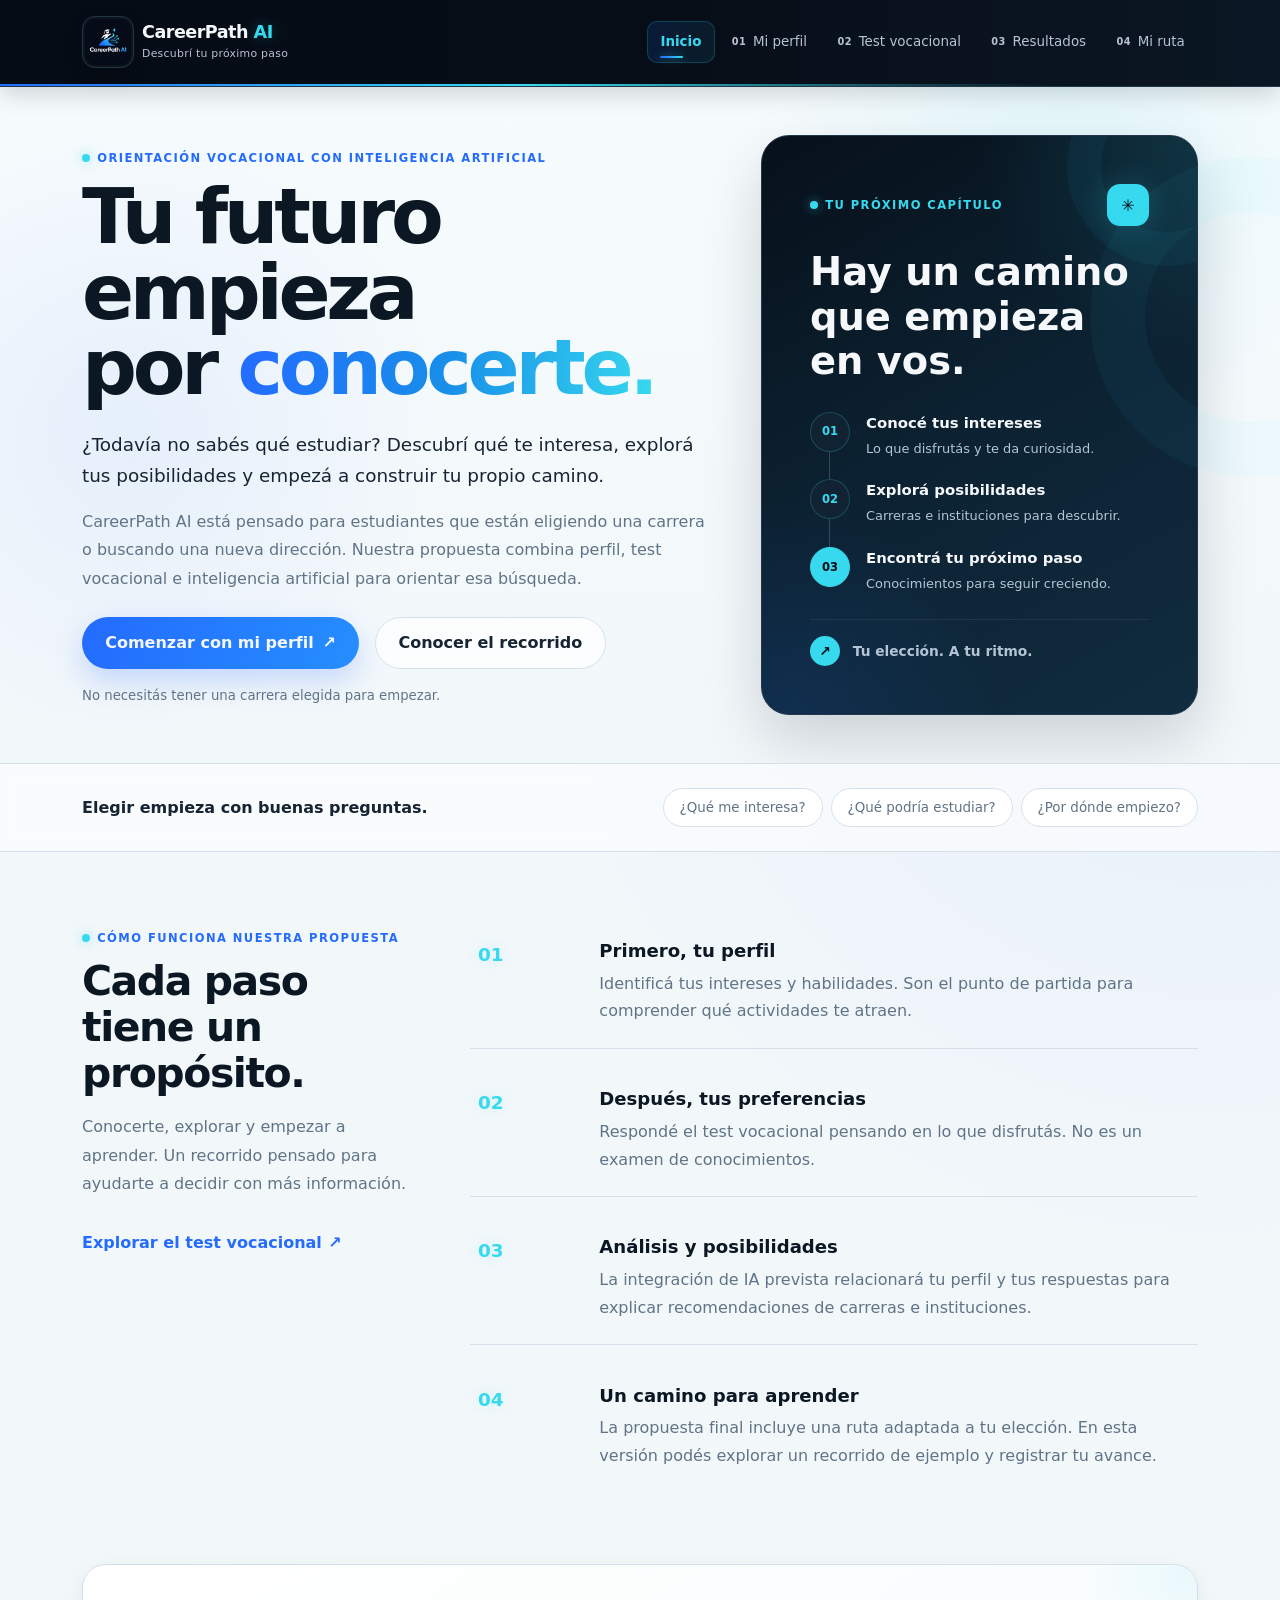
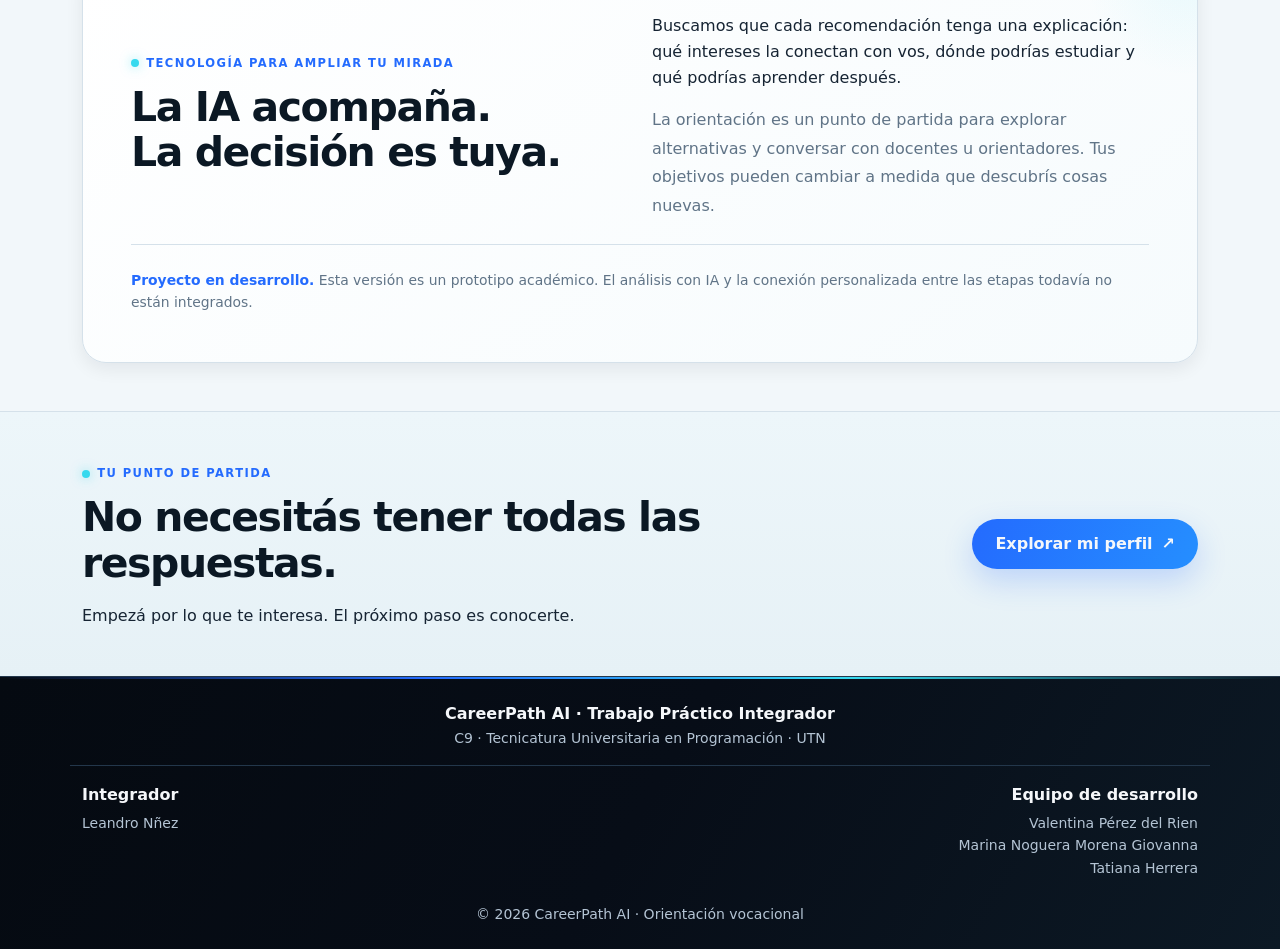
==== commit 070871cd: "feat: integrar autenticacion y catalogo UTN" ====
--- a/html/index.html
+++ b/html/index.html
@@ -1,521 +1,579 @@
-<!DOCTYPE html>
+<!doctype html>
 <html lang="es">
-<head>
-    <meta charset="UTF-8">
-    <meta name="viewport" content="width=device-width, initial-scale=1">
+  <head>
+    <meta charset="UTF-8" />
+    <meta name="viewport" content="width=device-width, initial-scale=1" />
 
     <!-- SEO: título y descripción específicos de la página -->
     <title>CareerPath AI | Orientación vocacional con IA</title>
 
     <meta
-        name="description"
-        content="Explorá tus intereses y descubrí tu próximo paso con CareerPath AI, un proyecto de orientación vocacional con inteligencia artificial para estudiantes."
-    >
+      name="description"
+      content="Explorá tus intereses y descubrí tu próximo paso con CareerPath AI, un proyecto de orientación vocacional con inteligencia artificial para estudiantes."
+    />
 
     <link
-        href="https://cdn.jsdelivr.net/npm/bootstrap@5.0.2/dist/css/bootstrap.min.css"
-        rel="stylesheet"
-        integrity="sha384-EVSTQN3/azprG1Anm3QDgpJLIm9Nao0Yz1ztcQTwFspd3yD65VohhpuuCOmLASjC"
-        crossorigin="anonymous"
-    >
-
-    <link rel="stylesheet" href="../style.css">
-</head>
-
-<body class="inicio d-flex flex-column min-vh-100">
-
-    <a
-        class="visually-hidden-focusable inicio-salto"
-        href="#contenido"
-    >
-        Saltar al contenido
+      href="https://cdn.jsdelivr.net/npm/bootstrap@5.0.2/dist/css/bootstrap.min.css"
+      rel="stylesheet"
+      integrity="sha384-EVSTQN3/azprG1Anm3QDgpJLIm9Nao0Yz1ztcQTwFspd3yD65VohhpuuCOmLASjC"
+      crossorigin="anonymous"
+    />
+
+    <link rel="stylesheet" href="../style.css" />
+
+    <!-- Icono de la pestaña -->
+    <link rel="icon" href="../img/CareerPath.jpeg" type="image/jpeg" />
+    <link rel="shortcut icon" href="../img/CareerPath.jpeg" type="image/jpeg" />
+    <link rel="apple-touch-icon" href="../img/CareerPath.jpeg" />
+  </head>
+
+  <body class="inicio d-flex flex-column min-vh-100">
+    <a class="visually-hidden-focusable inicio-salto" href="#contenido">
+      Saltar al contenido
     </a>
 
-<!-- Navegación principal de CareerPath AI -->
-<header class="cp-header">
-    <nav
-        class="navbar navbar-expand-lg navbar-dark cp-navbar"
+    <!-- Navegación principal de CareerPath AI -->
+    <header class="cp-header">
+      <nav
+        class="navbar navbar-dark cp-navbar"
         aria-label="Navegación principal"
-    >
+      >
         <div class="container">
-
-            <!-- Identidad de la marca -->
-            <a
-                class="navbar-brand cp-brand d-flex align-items-center gap-2"
+          <!-- Marca -->
+          <a
+            class="navbar-brand cp-brand d-flex align-items-center gap-2"
+            href="index.html"
+          >
+            <img
+              src="../img/CareerPath.jpeg"
+              alt=""
+              width="52"
+              height="52"
+              class="cp-logo"
+            />
+
+            <span class="cp-brand-text">
+              <span class="cp-brand-name">
+                CareerPath <span class="cp-brand-ai">AI</span>
+              </span>
+
+              <span class="cp-brand-caption d-none d-sm-block">
+                Descubrí tu próximo paso
+              </span>
+            </span>
+          </a>
+
+          <!-- Navegación de escritorio -->
+          <ul class="navbar-nav ms-auto gap-1 d-none d-lg-flex flex-row">
+            <li class="nav-item">
+              <a
+                class="nav-link cp-nav-link"
+                data-page="index.html"
                 href="index.html"
-            >
-                <img
-                    src="../img/CareerPath.jpeg"
-                    alt=""
-                    width="52"
-                    height="52"
-                    class="cp-logo"
+              >
+                Inicio
+              </a>
+            </li>
+
+            <li class="nav-item">
+              <a
+                class="nav-link cp-nav-link"
+                data-page="perfil.html"
+                href="perfil.html"
+              >
+                <span class="cp-nav-number" aria-hidden="true">01</span>
+                Mi perfil
+              </a>
+            </li>
+
+            <li class="nav-item">
+              <a
+                class="nav-link cp-nav-link"
+                data-page="test.html"
+                href="test.html"
+              >
+                <span class="cp-nav-number" aria-hidden="true">02</span>
+                Test vocacional
+              </a>
+            </li>
+
+            <li class="nav-item">
+              <a
+                class="nav-link cp-nav-link"
+                data-page="resultados.html"
+                href="resultados.html"
+              >
+                <span class="cp-nav-number" aria-hidden="true">03</span>
+                Resultados
+              </a>
+            </li>
+
+            <li class="nav-item">
+              <a
+                class="nav-link cp-nav-link"
+                data-page="ruta.html"
+                href="ruta.html"
+              >
+                <span class="cp-nav-number" aria-hidden="true">04</span>
+                Mi ruta
+              </a>
+            </li>
+          </ul>
+
+          <!-- Botón hamburguesa -->
+          <button
+            class="navbar-toggler cp-toggler d-lg-none"
+            type="button"
+            data-bs-toggle="collapse"
+            data-bs-target="#menuPrincipal"
+            aria-controls="menuPrincipal"
+            aria-expanded="false"
+            aria-label="Abrir o cerrar el menú"
+          >
+            <span class="navbar-toggler-icon"></span>
+          </button>
+        </div>
+
+        <!-- Menú móvil: se despliega hacia abajo -->
+        <div class="collapse cp-mobile-menu d-lg-none" id="menuPrincipal">
+          <div class="container">
+            <div class="cp-mobile-menu-panel">
+              <div class="cp-mobile-menu-header">
+                <div>
+                  <span class="cp-menu-etiqueta">CareerPath AI</span>
+                  <p class="cp-menu-titulo mb-0">Tu recorrido</p>
+                </div>
+
+                <button
+                  class="cp-mobile-close"
+                  type="button"
+                  data-bs-toggle="collapse"
+                  data-bs-target="#menuPrincipal"
+                  aria-controls="menuPrincipal"
+                  aria-label="Cerrar menú"
                 >
-
-                <span class="cp-brand-text">
-                    <span class="cp-brand-name">
-                        CareerPath <span class="cp-brand-ai">AI</span>
+                  ×
+                </button>
+              </div>
+
+              <p class="cp-menu-descripcion">
+                Navegá por las etapas de tu orientación vocacional.
+              </p>
+
+              <ul class="navbar-nav cp-mobile-nav">
+                <li class="nav-item">
+                  <a
+                    class="nav-link cp-nav-link cp-mobile-link"
+                    data-page="index.html"
+                    href="index.html"
+                  >
+                    <span class="cp-menu-numero">00</span>
+                    <span>
+                      <strong>Inicio</strong>
+                      <small>Conocé CareerPath AI</small>
                     </span>
-
-                    <span class="cp-brand-caption d-none d-sm-block">
-                        Descubrí tu próximo paso
+                  </a>
+                </li>
+
+                <li class="nav-item">
+                  <a
+                    class="nav-link cp-nav-link cp-mobile-link"
+                    data-page="perfil.html"
+                    href="perfil.html"
+                  >
+                    <span class="cp-menu-numero">01</span>
+                    <span>
+                      <strong>Mi perfil</strong>
+                      <small>Creá tu cuenta y contanos quién sos</small>
                     </span>
-                </span>
+                  </a>
+                </li>
+
+                <li class="nav-item">
+                  <a
+                    class="nav-link cp-nav-link cp-mobile-link"
+                    data-page="test.html"
+                    href="test.html"
+                  >
+                    <span class="cp-menu-numero">02</span>
+                    <span>
+                      <strong>Test vocacional</strong>
+                      <small>Explorá tus intereses</small>
+                    </span>
+                  </a>
+                </li>
+
+                <li class="nav-item">
+                  <a
+                    class="nav-link cp-nav-link cp-mobile-link"
+                    data-page="resultados.html"
+                    href="resultados.html"
+                  >
+                    <span class="cp-menu-numero">03</span>
+                    <span>
+                      <strong>Resultados</strong>
+                      <small>Descubrí posibilidades</small>
+                    </span>
+                  </a>
+                </li>
+
+                <li class="nav-item">
+                  <a
+                    class="nav-link cp-nav-link cp-mobile-link"
+                    data-page="ruta.html"
+                    href="ruta.html"
+                  >
+                    <span class="cp-menu-numero">04</span>
+                    <span>
+                      <strong>Mi ruta</strong>
+                      <small>Seguí tu progreso</small>
+                    </span>
+                  </a>
+                </li>
+              </ul>
+
+              <div class="cp-menu-pie">
+                <span aria-hidden="true">✦</span>
+                <p class="mb-0">Tu elección. A tu ritmo.</p>
+              </div>
+            </div>
+          </div>
+        </div>
+      </nav>
+
+      <!-- Capa borrosa detrás del menú móvil -->
+      <button
+        class="cp-nav-overlay d-lg-none"
+        id="navOverlay"
+        type="button"
+        aria-label="Cerrar menú"
+        tabindex="-1"
+      ></button>
+    </header>
+
+    <main id="contenido" class="flex-grow-1">
+      <!-- Presentación principal -->
+      <section class="inicio-hero" aria-labelledby="titulo-inicio">
+        <div class="container py-5">
+          <div class="row align-items-center g-5">
+            <div class="col-lg-7">
+              <p class="inicio-etiqueta">
+                Orientación vocacional con inteligencia artificial
+              </p>
+
+              <h1 id="titulo-inicio" class="inicio-titulo">
+                Tu futuro empieza<br />
+                por <span>conocerte.</span>
+              </h1>
+
+              <p class="inicio-bajada mt-4">
+                ¿Todavía no sabés qué estudiar? Descubrí qué te interesa,
+                explorá tus posibilidades y empezá a construir tu propio camino.
+              </p>
+
+              <p class="inicio-texto">
+                CareerPath AI está pensado para estudiantes que están eligiendo
+                una carrera o buscando una nueva dirección. Nuestra propuesta
+                combina perfil, test vocacional e inteligencia artificial para
+                orientar esa búsqueda.
+              </p>
+
+              <div class="d-flex flex-column flex-sm-row gap-3 mt-4">
+                <a class="btn inicio-boton" href="perfil.html">
+                  Comenzar con mi perfil
+                  <span aria-hidden="true">↗</span>
+                </a>
+
+                <a class="btn inicio-boton-secundario" href="#como-funciona">
+                  Conocer el recorrido
+                </a>
+              </div>
+
+              <p class="inicio-nota mt-3 mb-0">
+                No necesitás tener una carrera elegida para empezar.
+              </p>
+            </div>
+
+            <div class="col-lg-5">
+              <aside
+                class="inicio-mapa p-4 p-md-5"
+                aria-label="Resumen del recorrido"
+              >
+                <div
+                  class="d-flex justify-content-between align-items-center gap-3 mb-4"
+                >
+                  <p class="inicio-etiqueta mb-0">Tu próximo capítulo</p>
+
+                  <span class="inicio-simbolo" aria-hidden="true"> ✳ </span>
+                </div>
+
+                <p class="inicio-mapa-titulo">
+                  Hay un camino<br />
+                  que empieza en vos.
+                </p>
+
+                <ol class="inicio-recorrido list-unstyled mb-0">
+                  <li>
+                    <span class="inicio-nodo" aria-hidden="true"> 01 </span>
+
+                    <div>
+                      <strong>Conocé tus intereses</strong>
+                      <p>Lo que disfrutás y te da curiosidad.</p>
+                    </div>
+                  </li>
+
+                  <li>
+                    <span class="inicio-nodo" aria-hidden="true"> 02 </span>
+
+                    <div>
+                      <strong>Explorá posibilidades</strong>
+                      <p>Carreras e instituciones para descubrir.</p>
+                    </div>
+                  </li>
+
+                  <li>
+                    <span class="inicio-nodo" aria-hidden="true"> 03 </span>
+
+                    <div>
+                      <strong>Encontrá tu próximo paso</strong>
+                      <p>Conocimientos para seguir creciendo.</p>
+                    </div>
+                  </li>
+                </ol>
+
+                <p class="inicio-mapa-pie mt-4 mb-0">
+                  <span aria-hidden="true">↗</span>
+                  Tu elección. A tu ritmo.
+                </p>
+              </aside>
+            </div>
+          </div>
+        </div>
+      </section>
+
+      <!-- Franja de conexión con el usuario -->
+      <section class="inicio-franja py-4" aria-label="Preguntas para empezar">
+        <div class="container">
+          <div class="row align-items-center gy-3">
+            <div class="col-lg-4">
+              <p class="fw-bold mb-0">Elegir empieza con buenas preguntas.</p>
+            </div>
+
+            <div class="col-lg-8">
+              <ul
+                class="list-unstyled d-flex flex-wrap justify-content-lg-end gap-2 mb-0"
+              >
+                <li class="inicio-chip">¿Qué me interesa?</li>
+                <li class="inicio-chip">¿Qué podría estudiar?</li>
+                <li class="inicio-chip">¿Por dónde empiezo?</li>
+              </ul>
+            </div>
+          </div>
+        </div>
+      </section>
+
+      <!-- Explicación del recorrido del producto -->
+      <section
+        id="como-funciona"
+        class="container inicio-seccion"
+        aria-labelledby="titulo-recorrido"
+      >
+        <div class="row g-5">
+          <div class="col-lg-4">
+            <p class="inicio-etiqueta">Cómo funciona nuestra propuesta</p>
+
+            <h2 id="titulo-recorrido" class="inicio-subtitulo">
+              Cada paso<br />
+              tiene un propósito.
+            </h2>
+
+            <p class="inicio-texto mt-3">
+              Conocerte, explorar y empezar a aprender. Un recorrido pensado
+              para ayudarte a decidir con más información.
+            </p>
+
+            <a class="inicio-enlace" href="test.html">
+              Explorar el test vocacional
+              <span aria-hidden="true">↗</span>
             </a>
-
-            <!-- Botón del menú móvil -->
-            <button
-                class="navbar-toggler cp-toggler"
-                type="button"
-                data-bs-toggle="collapse"
-                data-bs-target="#menuPrincipal"
-                aria-controls="menuPrincipal"
-                aria-expanded="false"
-                aria-label="Mostrar u ocultar la navegación"
-            >
-                <span class="navbar-toggler-icon"></span>
-            </button>
-
-            <!-- Enlaces -->
-            <div
-                class="collapse navbar-collapse"
-                id="menuPrincipal"
-            >
-                <ul class="navbar-nav ms-auto gap-1 pt-3 pt-lg-0">
-
-                    <li class="nav-item">
-                        <a
-                            class="nav-link cp-nav-link active"
-                            aria-current="page"
-                            href="index.html"
-                        >
-                            Inicio
-                        </a>
-                    </li>
-
-                    <li class="nav-item">
-                        <a
-                            class="nav-link cp-nav-link"
-                            href="perfil.html"
-                        >
-                            <span class="cp-nav-number" aria-hidden="true">
-                                01
-                            </span>
-                            Mi perfil
-                        </a>
-                    </li>
-
-                    <li class="nav-item">
-                        <a
-                            class="nav-link cp-nav-link"
-                            href="test.html"
-                        >
-                            <span class="cp-nav-number" aria-hidden="true">
-                                02
-                            </span>
-                            Test vocacional
-                        </a>
-                    </li>
-
-                    <li class="nav-item">
-                        <a
-                            class="nav-link cp-nav-link"
-                            href="resultados.html"
-                        >
-                            <span class="cp-nav-number" aria-hidden="true">
-                                03
-                            </span>
-                            Resultados
-                        </a>
-                    </li>
-
-                    <li class="nav-item">
-                        <a
-                            class="nav-link cp-nav-link"
-                            href="ruta.html"
-                        >
-                            <span class="cp-nav-number" aria-hidden="true">
-                                04
-                            </span>
-                            Mi ruta
-                        </a>
-                    </li>
-
-                </ul>
-            </div>
-
-        </div>
-    </nav>
-</header>
-
-    <main id="contenido" class="flex-grow-1">
-
-        <!-- Presentación principal -->
-        <section class="inicio-hero" aria-labelledby="titulo-inicio">
-            <div class="container py-5">
-                <div class="row align-items-center g-5">
-
-                    <div class="col-lg-7">
-                        <p class="inicio-etiqueta">
-                            Orientación vocacional con inteligencia artificial
-                        </p>
-
-                        <h1 id="titulo-inicio" class="inicio-titulo">
-                            Tu futuro empieza<br>
-                            por <span>conocerte.</span>
-                        </h1>
-
-                        <p class="inicio-bajada mt-4">
-                            ¿Todavía no sabés qué estudiar? Descubrí qué
-                            te interesa, explorá tus posibilidades y
-                            empezá a construir tu propio camino.
-                        </p>
-
-                        <p class="inicio-texto">
-                            CareerPath AI está pensado para estudiantes
-                            que están eligiendo una carrera o buscando
-                            una nueva dirección. Nuestra propuesta combina
-                            perfil, test vocacional e inteligencia artificial
-                            para orientar esa búsqueda.
-                        </p>
-
-                        <div class="d-flex flex-column flex-sm-row gap-3 mt-4">
-                            <a class="btn inicio-boton" href="perfil.html">
-                                Comenzar con mi perfil
-                                <span aria-hidden="true">↗</span>
-                            </a>
-
-                            <a
-                                class="btn inicio-boton-secundario"
-                                href="#como-funciona"
-                            >
-                                Conocer el recorrido
-                            </a>
-                        </div>
-
-                        <p class="inicio-nota mt-3 mb-0">
-                            No necesitás tener una carrera elegida para empezar.
-                        </p>
-                    </div>
-
-                    <div class="col-lg-5">
-                        <aside
-                            class="inicio-mapa p-4 p-md-5"
-                            aria-label="Resumen del recorrido"
-                        >
-                            <div class="d-flex justify-content-between align-items-center gap-3 mb-4">
-                                <p class="inicio-etiqueta mb-0">
-                                    Tu próximo capítulo
-                                </p>
-
-                                <span class="inicio-simbolo" aria-hidden="true">
-                                    ✳
-                                </span>
-                            </div>
-
-                            <p class="inicio-mapa-titulo">
-                                Hay un camino<br>
-                                que empieza en vos.
-                            </p>
-
-                            <ol class="inicio-recorrido list-unstyled mb-0">
-                                <li>
-                                    <span class="inicio-nodo" aria-hidden="true">
-                                        01
-                                    </span>
-
-                                    <div>
-                                        <strong>Conocé tus intereses</strong>
-                                        <p>Lo que disfrutás y te da curiosidad.</p>
-                                    </div>
-                                </li>
-
-                                <li>
-                                    <span class="inicio-nodo" aria-hidden="true">
-                                        02
-                                    </span>
-
-                                    <div>
-                                        <strong>Explorá posibilidades</strong>
-                                        <p>Carreras e instituciones para descubrir.</p>
-                                    </div>
-                                </li>
-
-                                <li>
-                                    <span class="inicio-nodo" aria-hidden="true">
-                                        03
-                                    </span>
-
-                                    <div>
-                                        <strong>Encontrá tu próximo paso</strong>
-                                        <p>Conocimientos para seguir creciendo.</p>
-                                    </div>
-                                </li>
-                            </ol>
-
-                            <p class="inicio-mapa-pie mt-4 mb-0">
-                                <span aria-hidden="true">↗</span>
-                                Tu elección. A tu ritmo.
-                            </p>
-                        </aside>
-                    </div>
-
-                </div>
-            </div>
-        </section>
-
-        <!-- Franja de conexión con el usuario -->
-        <section class="inicio-franja py-4" aria-label="Preguntas para empezar">
-            <div class="container">
-                <div class="row align-items-center gy-3">
-
-                    <div class="col-lg-4">
-                        <p class="fw-bold mb-0">
-                            Elegir empieza con buenas preguntas.
-                        </p>
-                    </div>
-
-                    <div class="col-lg-8">
-                        <ul class="list-unstyled d-flex flex-wrap justify-content-lg-end gap-2 mb-0">
-                            <li class="inicio-chip">¿Qué me interesa?</li>
-                            <li class="inicio-chip">¿Qué podría estudiar?</li>
-                            <li class="inicio-chip">¿Por dónde empiezo?</li>
-                        </ul>
-                    </div>
-
-                </div>
-            </div>
-        </section>
-
-        <!-- Explicación del recorrido del producto -->
-        <section
-            id="como-funciona"
-            class="container inicio-seccion"
-            aria-labelledby="titulo-recorrido"
-        >
-            <div class="row g-5">
-
-                <div class="col-lg-4">
-                    <p class="inicio-etiqueta">Cómo funciona nuestra propuesta</p>
-
-                    <h2 id="titulo-recorrido" class="inicio-subtitulo">
-                        Cada paso<br>
-                        tiene un propósito.
-                    </h2>
-
-                    <p class="inicio-texto mt-3">
-                        Conocerte, explorar y empezar a aprender.
-                        Un recorrido pensado para ayudarte a
-                        decidir con más información.
-                    </p>
-
-                    <a class="inicio-enlace" href="test.html">
-                        Explorar el test vocacional
-                        <span aria-hidden="true">↗</span>
-                    </a>
-                </div>
-
-                <div class="col-lg-8">
-                    <ol class="inicio-pasos list-unstyled mb-0">
-
-                        <li class="row g-3">
-                            <div class="col-2">
-                                <span class="inicio-paso-numero" aria-hidden="true">
-                                    01
-                                </span>
-                            </div>
-
-                            <div class="col-10">
-                                <h3>Primero, tu perfil</h3>
-                                <p>
-                                    Identificá tus intereses y habilidades.
-                                    Son el punto de partida para comprender
-                                    qué actividades te atraen.
-                                </p>
-                            </div>
-                        </li>
-
-                        <li class="row g-3">
-                            <div class="col-2">
-                                <span class="inicio-paso-numero" aria-hidden="true">
-                                    02
-                                </span>
-                            </div>
-
-                            <div class="col-10">
-                                <h3>Después, tus preferencias</h3>
-                                <p>
-                                    Respondé el test vocacional pensando en
-                                    lo que disfrutás. No es un examen
-                                    de conocimientos.
-                                </p>
-                            </div>
-                        </li>
-
-                        <li class="row g-3">
-                            <div class="col-2">
-                                <span class="inicio-paso-numero" aria-hidden="true">
-                                    03
-                                </span>
-                            </div>
-
-                            <div class="col-10">
-                                <h3>Análisis y posibilidades</h3>
-                                <p>
-                                    La integración de IA prevista relacionará
-                                    tu perfil y tus respuestas para explicar
-                                    recomendaciones de carreras e instituciones.
-                                </p>
-                            </div>
-                        </li>
-
-                        <li class="row g-3">
-                            <div class="col-2">
-                                <span class="inicio-paso-numero" aria-hidden="true">
-                                    04
-                                </span>
-                            </div>
-
-                            <div class="col-10">
-                                <h3>Un camino para aprender</h3>
-                                <p>
-                                    La propuesta final incluye una ruta
-                                    adaptada a tu elección. En esta versión
-                                    podés explorar un recorrido de ejemplo
-                                    y registrar tu avance.
-                                </p>
-                            </div>
-                        </li>
-
-                    </ol>
-                </div>
-
-            </div>
-        </section>
-
-        <!-- Explicación del papel de la IA -->
-        <section
-            class="container pb-5"
-            aria-labelledby="titulo-ia"
-        >
-            <div class="inicio-panel p-4 p-md-5">
-                <div class="row align-items-center g-4">
-
-                    <div class="col-lg-6">
-                        <p class="inicio-etiqueta">
-                            Tecnología para ampliar tu mirada
-                        </p>
-
-                        <h2 id="titulo-ia" class="inicio-subtitulo">
-                            La IA acompaña.<br>
-                            La decisión es tuya.
-                        </h2>
-                    </div>
-
-                    <div class="col-lg-6">
-                        <p>
-                            Buscamos que cada recomendación tenga una
-                            explicación: qué intereses la conectan con vos,
-                            dónde podrías estudiar y qué podrías
-                            aprender después.
-                        </p>
-
-                        <p class="inicio-texto mb-0">
-                            La orientación es un punto de partida para
-                            explorar alternativas y conversar con docentes
-                            u orientadores. Tus objetivos pueden cambiar
-                            a medida que descubrís cosas nuevas.
-                        </p>
-                    </div>
-
-                </div>
-
-                <p class="inicio-estado mt-4 pt-4 mb-0">
-                    <strong>Proyecto en desarrollo.</strong>
-                    Esta versión es un prototipo académico. El análisis
-                    con IA y la conexión personalizada entre las etapas
-                    todavía no están integrados.
-                </p>
-            </div>
-        </section>
-
-        <!-- Cierre -->
-        <section
-            class="inicio-cierre py-5"
-            aria-labelledby="titulo-empezar"
-        >
-            <div class="container">
-                <div class="row align-items-center g-4">
-
-                    <div class="col-lg-8">
-                        <p class="inicio-etiqueta">Tu punto de partida</p>
-
-                        <h2 id="titulo-empezar" class="inicio-subtitulo">
-                            No necesitás tener todas las respuestas.
-                        </h2>
-
-                        <p class="mb-0 mt-3">
-                            Empezá por lo que te interesa.
-                            El próximo paso es conocerte.
-                        </p>
-                    </div>
-
-                    <div class="col-lg-4 text-lg-end">
-                        <a class="btn inicio-boton" href="perfil.html">
-                            Explorar mi perfil
-                            <span aria-hidden="true">↗</span>
-                        </a>
-                    </div>
-
-                </div>
-            </div>
-        </section>
-
+          </div>
+
+          <div class="col-lg-8">
+            <ol class="inicio-pasos list-unstyled mb-0">
+              <li class="row g-3">
+                <div class="col-2">
+                  <span class="inicio-paso-numero" aria-hidden="true">
+                    01
+                  </span>
+                </div>
+
+                <div class="col-10">
+                  <h3>Primero, tu perfil</h3>
+                  <p>
+                    Identificá tus intereses y habilidades. Son el punto de
+                    partida para comprender qué actividades te atraen.
+                  </p>
+                </div>
+              </li>
+
+              <li class="row g-3">
+                <div class="col-2">
+                  <span class="inicio-paso-numero" aria-hidden="true">
+                    02
+                  </span>
+                </div>
+
+                <div class="col-10">
+                  <h3>Después, tus preferencias</h3>
+                  <p>
+                    Respondé el test vocacional pensando en lo que disfrutás. No
+                    es un examen de conocimientos.
+                  </p>
+                </div>
+              </li>
+
+              <li class="row g-3">
+                <div class="col-2">
+                  <span class="inicio-paso-numero" aria-hidden="true">
+                    03
+                  </span>
+                </div>
+
+                <div class="col-10">
+                  <h3>Análisis y posibilidades</h3>
+                  <p>
+                    La integración de IA prevista relacionará tu perfil y tus
+                    respuestas para explicar recomendaciones de carreras e
+                    instituciones.
+                  </p>
+                </div>
+              </li>
+
+              <li class="row g-3">
+                <div class="col-2">
+                  <span class="inicio-paso-numero" aria-hidden="true">
+                    04
+                  </span>
+                </div>
+
+                <div class="col-10">
+                  <h3>Un camino para aprender</h3>
+                  <p>
+                    La propuesta final incluye una ruta adaptada a tu elección.
+                    En esta versión podés explorar un recorrido de ejemplo y
+                    registrar tu avance.
+                  </p>
+                </div>
+              </li>
+            </ol>
+          </div>
+        </div>
+      </section>
+
+      <!-- Explicación del papel de la IA -->
+      <section class="container pb-5" aria-labelledby="titulo-ia">
+        <div class="inicio-panel p-4 p-md-5">
+          <div class="row align-items-center g-4">
+            <div class="col-lg-6">
+              <p class="inicio-etiqueta">Tecnología para ampliar tu mirada</p>
+
+              <h2 id="titulo-ia" class="inicio-subtitulo">
+                La IA acompaña.<br />
+                La decisión es tuya.
+              </h2>
+            </div>
+
+            <div class="col-lg-6">
+              <p>
+                Buscamos que cada recomendación tenga una explicación: qué
+                intereses la conectan con vos, dónde podrías estudiar y qué
+                podrías aprender después.
+              </p>
+
+              <p class="inicio-texto mb-0">
+                La orientación es un punto de partida para explorar alternativas
+                y conversar con docentes u orientadores. Tus objetivos pueden
+                cambiar a medida que descubrís cosas nuevas.
+              </p>
+            </div>
+          </div>
+
+          <p class="inicio-estado mt-4 pt-4 mb-0">
+            <strong>Proyecto en desarrollo.</strong>
+            Esta versión es un prototipo académico. El análisis con IA y la
+            conexión personalizada entre las etapas todavía no están integrados.
+          </p>
+        </div>
+      </section>
+
+      <!-- Cierre -->
+      <section class="inicio-cierre py-5" aria-labelledby="titulo-empezar">
+        <div class="container">
+          <div class="row align-items-center g-4">
+            <div class="col-lg-8">
+              <p class="inicio-etiqueta">Tu punto de partida</p>
+
+              <h2 id="titulo-empezar" class="inicio-subtitulo">
+                No necesitás tener todas las respuestas.
+              </h2>
+
+              <p class="mb-0 mt-3">
+                Empezá por lo que te interesa. El próximo paso es conocerte.
+              </p>
+            </div>
+
+            <div class="col-lg-4 text-lg-end">
+              <a class="btn inicio-boton" href="perfil.html">
+                Explorar mi perfil
+                <span aria-hidden="true">↗</span>
+              </a>
+            </div>
+          </div>
+        </div>
+      </section>
     </main>
 
     <!-- Créditos del proyecto -->
     <footer class="bg-dark text-white py-4 mt-auto">
-        <div class="container">
-            <div class="row text-center text-md-start">
-
-                <div class="col-12 mb-3 border-bottom border-secondary pb-3">
-                    <p class="fw-bold text-center mb-0">
-                        CareerPath AI · Trabajo Práctico Integrador
-                    </p>
-
-                    <p class="small text-center mb-0">
-                        C9 · Tecnicatura Universitaria en Programación · UTN
-                    </p>
-                </div>
-
-                <div class="col-md-6 mb-3 mb-md-0">
-                    <p class="fw-bold mb-1">Integrador</p>
-                    <p class="small mb-0">Leandro Nñez</p>
-                </div>
-
-                <div class="col-md-6 text-md-end">
-                    <p class="fw-bold mb-1">Equipo de desarrollo</p>
-
-                    <ul class="list-unstyled small mb-0">
-                        <li>Valentina Pérez del Rien</li>
-                        <li>Marina Noguera Morena Giovanna</li>
-                        <li>Tatiana Herrera</li>
-                    </ul>
-                </div>
-
-            </div>
-
-            <p class="small text-center mt-4 mb-0">
-                © 2026 CareerPath AI · Orientación vocacional
+      <div class="container">
+        <div class="row text-center text-md-start">
+          <div class="col-12 mb-3 border-bottom border-secondary pb-3">
+            <p class="fw-bold text-center mb-0">
+              CareerPath AI · Trabajo Práctico Integrador
             </p>
-        </div>
+
+            <p class="small text-center mb-0">
+              C9 · Tecnicatura Universitaria en Programación · UTN
+            </p>
+          </div>
+
+          <div class="col-md-6 mb-3 mb-md-0">
+            <p class="fw-bold mb-1">Integrador</p>
+            <p class="small mb-0">Leandro Nñez</p>
+          </div>
+
+          <div class="col-md-6 text-md-end">
+            <p class="fw-bold mb-1">Equipo de desarrollo</p>
+
+            <ul class="list-unstyled small mb-0">
+              <li>Valentina Pérez del Rien</li>
+              <li>Marina Noguera Morena Giovanna</li>
+              <li>Tatiana Herrera</li>
+            </ul>
+          </div>
+        </div>
+
+        <p class="small text-center mt-4 mb-0">
+          © 2026 CareerPath AI · Orientación vocacional
+        </p>
+      </div>
     </footer>
 
     <script
-        src="https://cdn.jsdelivr.net/npm/bootstrap@5.0.2/dist/js/bootstrap.bundle.min.js"
-        integrity="sha384-MrcW6ZMFYlzcLA8Nl+NtUVF0sA7MsXsP1UyJoMp4YLEuNSfAP+JcXn/tWtIaxVXM"
-        crossorigin="anonymous"
+      src="https://cdn.jsdelivr.net/npm/bootstrap@5.0.2/dist/js/bootstrap.bundle.min.js"
+      integrity="sha384-MrcW6ZMFYlzcLA8Nl+NtUVF0sA7MsXsP1UyJoMp4YLEuNSfAP+JcXn/tWtIaxVXM"
+      crossorigin="anonymous"
     ></script>
-
-</body>
-</html>+    <script src="../js/navbar.js"></script>
+  </body>
+</html>
--- a/style.css
+++ b/style.css
@@ -1,1148 +1,5876 @@
-/* ====================================================
-   CAREERPATH AI — HOJA DE ESTILOS GLOBAL
-
+/* ==========================================================
+   CAREERPATH AI
+   HOJA DE ESTILOS GLOBAL
+
+   Identidad:
+   Navy / Azul eléctrico / Cyan / Blanco azulado
+
+   Secciones:
    1. Variables
-   2. Estilos base
+   2. Base global
    3. Componentes compartidos
-   4. BotonesC
-   5. Ruta de aprendizaje
+   4. Botones
+   5. Navbar
    6. Inicio
-   7. CSS histórico del TP2 (comentado)
-   ==================================================== */
-
-
-/* ====================================================
-   1. VARIABLES
-   ==================================================== */
+   7. Perfil / Login / Registro
+   8. Test vocacional
+   9. Resultados
+   10. Ruta de aprendizaje
+   11. Footer
+   12. Animaciones y utilidades
+   13. Navbar móvil desplegable
+   ========================================================== */
+
+
+/* ==========================================================
+   1. VARIABLES GLOBALES
+   ========================================================== */
 
 :root {
-    /* Paleta principal */
-    --color-primario: #6c4ab6;
-    --color-secundario: #ffb84c;
-    --color-acento: #8b5cf6;
-
-    /* Fondos */
-    --color-fondo: #f4f0fb;
-    --color-crema: #fff6e9;
-    --color-blanco: #ffffff;
-
-    /* Textos y estados */
-    --color-texto: #2e2a3d;
-    --color-texto-mutado: #665f73;
-    --color-exito: #4caf91;
-
-    /* Bordes y sombras */
-    --border-color: #dfd5ee;
-    --shadow-sm: 0 4px 12px rgba(108, 74, 182, 0.08);
-    --shadow-md: 0 8px 24px rgba(108, 74, 182, 0.15);
-
-    /* Tipografía y espaciado */
-    --fuente-principal: "Inter", system-ui, -apple-system, sans-serif;
-    --espacio-sm: 10px;
-    --espacio-md: 20px;
-    --espacio-lg: 40px;
-
-    /* Transición compartida */
-    --transition: all 0.3s ease-in-out;
-}
-
-
-/* ====================================================
-   2. ESTILOS BASE
-   ==================================================== */
+    /* Marca */
+    --color-primario: #246bfe;
+    --color-secundario: #36d9ee;
+    --color-acento: #69a7ff;
+
+    /* Fondos oscuros */
+    --color-oscuro: #070d17;
+    --color-superficie-oscura: #112333;
+    --color-superficie-oscura-2: #162b3d;
+    --color-superficie-oscura-3: #1d3549;
+
+    /* Fondos claros */
+    --color-fondo: #f2f7fa;
+    --color-fondo-2: #eaf2f7;
+    --color-superficie: #ffffff;
+    --color-superficie-suave: #f8fbfd;
+
+    /* Texto */
+    --color-texto: #162433;
+    --color-texto-fuerte: #0b1824;
+    --color-texto-mutado: #607487;
+
+    --color-texto-claro: #f5f7fa;
+    --color-texto-claro-mutado: #b4c4d4;
+
+    /* Estados */
+    --color-exito: #2ec4a6;
+    --color-error: #ef6475;
+    --color-advertencia: #f3b94f;
+
+    /* Bordes */
+    --border-color: #d5e1ea;
+    --border-color-suave: #e5edf3;
+    --border-dark: #23374b;
+
+    /* Sombras */
+    --shadow-xs:
+        0 3px 10px rgba(7, 13, 23, 0.05);
+
+    --shadow-sm:
+        0 6px 18px rgba(7, 13, 23, 0.07);
+
+    --shadow-md:
+        0 14px 35px rgba(7, 13, 23, 0.12);
+
+    --shadow-lg:
+        0 25px 60px rgba(7, 13, 23, 0.16);
+
+    --shadow-blue:
+        0 12px 30px rgba(36, 107, 254, 0.22);
+
+    --shadow-cyan:
+        0 0 30px rgba(54, 217, 238, 0.22);
+
+    /* Radios */
+    --radius-xs: 8px;
+    --radius-sm: 11px;
+    --radius-md: 16px;
+    --radius-lg: 22px;
+    --radius-xl: 30px;
+    --radius-pill: 999px;
+
+    /* Espaciado */
+    --espacio-xs: 0.5rem;
+    --espacio-sm: 0.75rem;
+    --espacio-md: 1rem;
+    --espacio-lg: 2rem;
+    --espacio-xl: 4rem;
+
+    /* Tipografía */
+    --fuente-principal:
+        "Inter",
+        system-ui,
+        -apple-system,
+        BlinkMacSystemFont,
+        "Segoe UI",
+        sans-serif;
+
+    /* Transiciones */
+    --transition-fast: 0.2s ease;
+    --transition: 0.3s ease;
+    --transition-slow: 0.5s ease;
+
+    /* Navbar */
+    --nav-fondo: #070d17;
+    --nav-superficie: #112333;
+    --nav-superficie-2: #162b3d;
+    --nav-texto: #f5f7fa;
+    --nav-texto-secundario: #b4c4d4;
+    --nav-celeste: #36d9ee;
+    --nav-azul: #246bfe;
+    --nav-borde: #23374b;
+
+    /*
+       Compatibilidad con Resultados.
+       El HTML y JS actual todavía usan estas variables.
+    */
+    --res-dark-blue: #162433;
+    --res-purple: #246bfe;
+    --res-light-bg: #f2f7fa;
+    --res-lilac: #cdeff5;
+    --res-tech-color: #246bfe;
+    --res-ai-color: #e9f8fb;
+    --res-web-color: #18a9c2;
+    --res-health-color: #2ec4a6;
+    --res-bus-color: #4388ff;
+    --res-art-color: #36d9ee;
+
+    --res-shadow-purple:
+        0 12px 32px rgba(36, 107, 254, 0.12);
+}
+
+
+/* ==========================================================
+   2. BASE GLOBAL
+   ========================================================== */
+
+* {
+    box-sizing: border-box;
+}
+
+html {
+    scroll-behavior: smooth;
+}
 
 body {
+    min-height: 100vh;
+    margin: 0;
+
+    color: var(--color-texto);
+
+    background:
+        radial-gradient(circle at 5% 0%,
+            rgba(54, 217, 238, 0.07),
+            transparent 24%),
+        radial-gradient(circle at 95% 22%,
+            rgba(36, 107, 254, 0.06),
+            transparent 30%),
+        var(--color-fondo);
+
     font-family: var(--fuente-principal);
-    background-color: var(--color-crema);
-    color: var(--color-texto);
     line-height: 1.6;
-    transition: var(--transition);
-}
-
-.text-gradient-ai {
-    background: linear-gradient(
-        135deg,
-        var(--color-primario),
-        var(--color-secundario)
-    );
-    -webkit-background-clip: text;
-    -webkit-text-fill-color: transparent;
-    background-clip: text;
-    font-weight: 800;
-}
-
-
-/* ====================================================
+
+    -webkit-font-smoothing: antialiased;
+}
+
+main {
+    position: relative;
+}
+
+img {
+    max-width: 100%;
+}
+
+button,
+input,
+textarea,
+select {
+    font: inherit;
+}
+
+button,
+a {
+    -webkit-tap-highlight-color: transparent;
+}
+
+a {
+    transition:
+        color var(--transition-fast),
+        background-color var(--transition-fast),
+        border-color var(--transition-fast),
+        transform var(--transition-fast);
+}
+
+a:focus-visible,
+button:focus-visible,
+input:focus-visible,
+textarea:focus-visible,
+select:focus-visible {
+    outline: 3px solid rgba(54, 217, 238, 0.38);
+    outline-offset: 3px;
+}
+
+::selection {
+    color: var(--color-oscuro);
+    background-color: var(--color-secundario);
+}
+
+.text-muted {
+    color: var(--color-texto-mutado) !important;
+}
+
+.text-info {
+    color: var(--color-secundario) !important;
+}
+
+.text-primary {
+    color: var(--color-primario) !important;
+}
+
+.bg-dark {
+    background-color: var(--color-oscuro) !important;
+}
+
+.bg-light {
+    background-color: var(--color-fondo) !important;
+}
+
+
+/* ==========================================================
    3. COMPONENTES COMPARTIDOS
-   ==================================================== */
-
-/* Tarjetas */
+   ========================================================== */
+
 .card {
-    background-color: var(--color-blanco);
+    overflow: hidden;
+
+    background-color: var(--color-superficie);
+
     border: 1px solid var(--border-color);
-    border-radius: 1.2rem;
+    border-radius: var(--radius-lg);
+
     box-shadow: var(--shadow-sm);
-    transition: var(--transition);
+
+    transition:
+        transform var(--transition),
+        box-shadow var(--transition),
+        border-color var(--transition);
 }
 
 .card:hover {
+    border-color: rgba(36, 107, 254, 0.24);
+
     box-shadow: var(--shadow-md);
+
     transform: translateY(-3px);
 }
 
-/* Avatar del perfil */
+
+/* Avatar antiguo compatible */
+
 .avatar-preview {
     width: 150px;
     height: 150px;
+
     padding: 4px;
+
     object-fit: cover;
-    background-color: var(--color-blanco);
-    border: 4px solid var(--color-fondo);
-    box-shadow: 0 0 0 2px var(--color-primario);
-}
-
-/* Opciones del test vocacional */
+
+    background-color: var(--color-superficie);
+
+    border:
+        4px solid var(--color-fondo-2);
+
+    border-radius: 50%;
+
+    box-shadow:
+        0 0 0 2px var(--color-primario);
+}
+
+
+/* Opciones antiguas compatibles */
+
 .quiz-option {
     padding: 1rem;
-    background-color: var(--color-blanco);
-    border: 2px solid var(--border-color);
-    border-radius: 0.75rem;
+
+    background-color: var(--color-superficie);
+
+    border:
+        1px solid var(--border-color);
+
+    border-radius: var(--radius-sm);
+
     cursor: pointer;
+
     transition: var(--transition);
 }
 
 .quiz-option:hover {
-    background-color: rgba(255, 184, 76, 0.05);
+    background-color:
+        rgba(54, 217, 238, 0.05);
+
+    border-color:
+        var(--color-secundario);
+
+    transform: translateY(-2px);
+}
+
+
+/* Formularios generales */
+
+.form-control,
+.form-select {
+    color: var(--color-texto);
+
+    background-color: var(--color-superficie);
+
+    border:
+        1px solid var(--border-color);
+
+    border-radius: var(--radius-sm);
+
+    transition:
+        border-color var(--transition-fast),
+        box-shadow var(--transition-fast),
+        background-color var(--transition-fast);
+}
+
+.form-control:hover,
+.form-select:hover {
+    border-color:
+        rgba(36, 107, 254, 0.42);
+}
+
+.form-control:focus,
+.form-select:focus {
+    color: var(--color-texto);
+
+    background-color: var(--color-superficie);
+
     border-color: var(--color-secundario);
-}
-
-
-/* ====================================================
+
+    box-shadow:
+        0 0 0 0.22rem rgba(54, 217, 238, 0.12);
+}
+
+.form-check-input:checked {
+    background-color:
+        var(--color-primario);
+
+    border-color:
+        var(--color-primario);
+}
+
+.form-check-input:focus {
+    border-color:
+        var(--color-secundario);
+
+    box-shadow:
+        0 0 0 0.2rem rgba(54, 217, 238, 0.14);
+}
+
+
+/* ==========================================================
    4. BOTONES
-   ==================================================== */
-
-/*
-   Botón destacado inspirado en Uiverse.io.
-   Se conservan los nombres de sus variables originales.
-*/
+   Inspirados en componentes modernos tipo Uiverse
+   ========================================================== */
+
 .btn-destacado {
-    --border_radius: 9999px;
-    --transtion: 0.3s ease-in-out;
+    --btn-radius: 999px;
 
     position: relative;
+
+    isolation: isolate;
+
+    overflow: hidden;
+
     display: inline-flex;
     align-items: center;
-    gap: 0.5rem;
-    padding: 1rem 2rem;
-    background-color: transparent;
-    border: none;
-    border-radius: var(--border_radius);
+    justify-content: center;
+
+    gap: 0.6rem;
+
+    min-height: 50px;
+
+    padding:
+        0.8rem 1.6rem;
+
+    color: var(--color-texto-claro);
+
+    background:
+        linear-gradient(110deg,
+            var(--color-primario),
+            #248fff,
+            var(--color-secundario));
+
+    background-size: 220% 100%;
+
+    border: 0;
+
+    border-radius: var(--btn-radius);
+
+    box-shadow:
+        0 10px 24px rgba(36, 107, 254, 0.24);
+
     text-decoration: none;
+
     cursor: pointer;
-    transform: scale(calc(1 + (var(--active, 0) * 0.08)));
-    transition: transform var(--transtion);
-}
-
-/* Propiedades comunes de las dos capas decorativas */
-.btn-destacado::before,
-.btn-destacado::after {
+
+    transition:
+        background-position 0.45s ease,
+        transform var(--transition-fast),
+        box-shadow var(--transition-fast);
+}
+
+.btn-destacado::before {
     content: "";
+
     position: absolute;
-    inset: 0;
-    border-radius: var(--border_radius);
-}
-
-.btn-destacado::before {
-    z-index: 0;
-    background-color: var(--color-texto);
-    box-shadow:
-        inset 0 0.5px hsl(0, 0%, 100%),
-        0 4px 12px -4px hsla(0, 0%, 0%, calc(1 - var(--active, 0))),
-        0 0 0 calc(var(--active, 0) * 0.4rem) hsla(266, 60%, 55%, 0.6);
-    transition: all var(--transtion);
-}
-
-.btn-destacado::after {
-    z-index: 1;
-    background-color: var(--color-primario);
-    background-image:
-        radial-gradient(
-            at 30% 90%,
-            hsla(266, 50%, 65%, 1) 0,
-            transparent 55%
-        ),
-        radial-gradient(
-            at 100% 100%,
-            hsla(38, 100%, 62%, 0.7) 0,
-            transparent 50%
-        );
-    opacity: var(--active, 0);
-    transition: opacity var(--transtion);
-}
-
-.btn-destacado:is(:hover, :focus-visible) {
-    --active: 1;
+    z-index: -1;
+
+    top: -100%;
+    left: -30%;
+
+    width: 30%;
+    height: 300%;
+
+    background:
+        rgba(255, 255, 255, 0.18);
+
+    transform:
+        rotate(25deg);
+
+    transition:
+        left 0.45s ease;
+}
+
+.btn-destacado:hover {
+    color: var(--color-texto-claro);
+
+    background-position:
+        100% 0;
+
+    box-shadow:
+        0 15px 34px rgba(36, 107, 254, 0.28),
+        0 0 20px rgba(54, 217, 238, 0.16);
+
+    transform:
+        translateY(-2px);
+}
+
+.btn-destacado:hover::before {
+    left: 120%;
 }
 
 .btn-destacado:active {
-    transform: scale(0.97);
+    transform:
+        translateY(0) scale(0.98);
 }
 
 .btn-destacado .texto-boton {
     position: relative;
     z-index: 2;
-    color: white;
-    font-size: 1rem;
-    font-weight: 500;
-}
-
-/* Botón de contorno utilizado dentro de tarjetas */
+
+    color: inherit;
+
+    font-size: 0.95rem;
+    font-weight: 700;
+}
+
+
+/* Botón outline compartido */
+
+.btn-outline-secondary {
+    color: var(--color-texto-mutado);
+
+    background-color:
+        transparent;
+
+    border-color:
+        var(--border-color);
+
+    border-radius:
+        var(--radius-pill);
+
+    transition: var(--transition-fast);
+}
+
+.btn-outline-secondary:hover {
+    color: var(--color-primario);
+
+    background-color:
+        rgba(36, 107, 254, 0.06);
+
+    border-color:
+        var(--color-primario);
+}
+
 .card-body .btn.btn-outline-morado {
     color: var(--color-primario);
+
     background-color: transparent;
-    border: 2px solid var(--color-primario);
-    transition: all 0.3s ease;
+
+    border:
+        1px solid var(--color-primario);
+
+    border-radius:
+        var(--radius-pill);
+
+    transition: var(--transition-fast);
 }
 
 .card-body .btn.btn-outline-morado:hover {
-    color: var(--color-blanco);
-    background-color: var(--color-primario);
-}
-
-
-/* ====================================================
-   5. RUTA DE APRENDIZAJE
-   ==================================================== */
-
-/* Encabezado */
-.ruta-encabezado {
+    color: var(--color-texto-claro);
+
+    background-color:
+        var(--color-primario);
+}
+
+
+/* ==========================================================
+   5. NAVBAR GLOBAL
+   ========================================================== */
+
+.cp-header {
     position: relative;
-    max-width: 900px;
-    padding: 1.5rem 1.75rem;
-    background: linear-gradient(
-        100deg,
-        rgba(108, 74, 182, 0.08),
-        rgba(255, 184, 76, 0.08)
-    );
-    border-left: 6px solid var(--color-secundario);
-    border-radius: 0 18px 18px 0;
-}
-
-.ruta-etiqueta {
-    display: inline-flex;
+    z-index: 1030;
+
+    background:
+        linear-gradient(90deg,
+            #060c15,
+            var(--nav-fondo),
+            #0b1724);
+
+    border-bottom:
+        1px solid var(--nav-borde);
+
+    box-shadow:
+        0 6px 24px rgba(7, 13, 23, 0.18);
+}
+
+.cp-header::after {
+    content: "";
+
+    display: block;
+
+    height: 2px;
+
+    background:
+        linear-gradient(90deg,
+            var(--nav-azul),
+            var(--nav-celeste),
+            transparent 82%);
+}
+
+.cp-navbar {
+    padding-top: 0.7rem;
+    padding-bottom: 0.7rem;
+}
+
+
+/* Marca */
+
+.cp-navbar .cp-brand {
+    margin-right: 1rem;
+
+    color: var(--nav-texto);
+
+    text-decoration: none;
+}
+
+.cp-navbar .cp-brand:hover {
+    color: var(--nav-texto);
+}
+
+.cp-logo {
+    flex-shrink: 0;
+
+    width: 52px;
+    height: 52px;
+
+    padding: 2px;
+
+    object-fit: contain;
+
+    background-color:
+        rgba(255, 255, 255, 0.03);
+
+    border:
+        1px solid var(--nav-borde);
+
+    border-radius:
+        13px;
+
+    box-shadow:
+        0 6px 18px rgba(0, 0, 0, 0.2);
+}
+
+.cp-brand-text {
+    display: block;
+}
+
+.cp-brand-name {
+    display: block;
+
+    color: var(--nav-texto);
+
+    font-size: 1.1rem;
+    font-weight: 750;
+
+    line-height: 1.25;
+
+    letter-spacing: -0.03em;
+}
+
+.cp-brand-ai {
+    color: var(--nav-celeste);
+
+    text-shadow:
+        0 0 15px rgba(54, 217, 238, 0.32);
+}
+
+.cp-brand-caption {
+    display: block;
+
+    margin-top: 0.12rem;
+
+    color:
+        var(--nav-texto-secundario);
+
+    font-size: 0.68rem;
+    font-weight: 450;
+
+    letter-spacing: 0.025em;
+}
+
+
+/* Links */
+
+.cp-navbar .navbar-nav {
     align-items: center;
-    gap: 0.4rem;
-    color: var(--color-primario);
-    font-size: 0.78rem;
-    font-weight: 800;
-    letter-spacing: 0.1rem;
-    text-transform: uppercase;
-}
-
-.ruta-etiqueta::before {
+}
+
+.cp-navbar .navbar-nav .cp-nav-link {
+    position: relative;
+
+    display: flex;
+    align-items: center;
+
+    gap: 0.42rem;
+
+    padding:
+        0.68rem 0.76rem;
+
+    color:
+        var(--nav-texto-secundario);
+
+    background-color:
+        transparent;
+
+    border:
+        1px solid transparent;
+
+    border-radius:
+        10px;
+
+    font-size: 0.84rem;
+    font-weight: 500;
+
+    line-height: 1.4;
+
+    white-space: nowrap;
+
+    transition:
+        color var(--transition-fast),
+        background-color var(--transition-fast),
+        border-color var(--transition-fast),
+        transform var(--transition-fast);
+}
+
+.cp-navbar .navbar-nav .cp-nav-link:hover {
+    color: var(--nav-texto);
+
+    background-color:
+        rgba(255, 255, 255, 0.045);
+
+    border-color:
+        var(--nav-borde);
+
+    transform:
+        translateY(-1px);
+}
+
+.cp-nav-number {
+    color:
+        var(--nav-texto-secundario);
+
+    font-size: 0.61rem;
+    font-weight: 750;
+
+    letter-spacing: 0.05em;
+
+    font-variant-numeric:
+        tabular-nums;
+}
+
+.cp-navbar .navbar-nav .cp-nav-link.active {
+    color:
+        var(--nav-celeste);
+
+    background:
+        linear-gradient(100deg,
+            rgba(36, 107, 254, 0.14),
+            rgba(54, 217, 238, 0.07));
+
+    border-color:
+        rgba(54, 217, 238, 0.2);
+
+    font-weight: 700;
+
+    box-shadow:
+        inset 0 0 18px rgba(54, 217, 238, 0.025);
+}
+
+.cp-navbar .cp-nav-link.active .cp-nav-number {
+    color:
+        var(--nav-celeste);
+}
+
+.cp-navbar .cp-nav-link.active::after {
     content: "";
-    width: 8px;
-    height: 8px;
-    background-color: var(--color-secundario);
-    border-radius: 50%;
-}
-
-.ruta-titulo {
-    color: var(--color-texto);
-    font-size: clamp(2rem, 4vw, 3.2rem);
-    font-weight: 800;
-    line-height: 1.1;
-}
-
-.ruta-descripcion {
-    max-width: 780px;
-    color: var(--color-texto-mutado);
-    font-size: 1.05rem;
-    line-height: 1.7;
-}
-
-/* Resumen del objetivo */
-.ruta-resumen {
-    position: relative;
-    overflow: hidden;
-    padding: 2.5rem;
-    color: var(--color-blanco);
-    background:
-        radial-gradient(
-            circle at 90% 120%,
-            rgba(255, 184, 76, 0.4),
-            transparent 28%
-        ),
-        radial-gradient(
-            circle at 5% -20%,
-            rgba(255, 255, 255, 0.18),
-            transparent 30%
-        ),
-        linear-gradient(
-            135deg,
-            #5c3da3,
-            var(--color-primario),
-            #8061c9
-        );
-    border-radius: 28px;
-    box-shadow:
-        0 20px 45px rgba(108, 74, 182, 0.18),
-        0 5px 15px rgba(46, 42, 61, 0.08);
-}
-
-.ruta-resumen::before {
-    content: "";
+
     position: absolute;
-    top: -70px;
-    right: -70px;
-    width: 180px;
-    height: 180px;
-    border: 35px solid rgba(255, 255, 255, 0.07);
-    border-radius: 50%;
-}
-
-.ruta-subtitulo {
-    color: var(--color-secundario);
-    font-size: 0.8rem;
-    font-weight: 800;
-    letter-spacing: 0.11rem;
-    text-transform: uppercase;
-}
-
-.ruta-objetivo-texto {
-    max-width: 720px;
-    color: #f1edf9;
-    line-height: 1.8;
-}
-
-/* Panel y barra de progreso */
-.ruta-progreso {
-    position: relative;
-    z-index: 2;
-    padding: 1.5rem;
-    background-color: rgba(255, 255, 255, 0.12);
-    border: 1px solid rgba(255, 255, 255, 0.22);
-    border-radius: 20px;
-    backdrop-filter: blur(8px);
-    transition:
-        border-color 0.3s ease,
-        box-shadow 0.3s ease;
-}
-
-.ruta-progress-container {
-    height: 15px;
-    overflow: hidden;
-    background-color: rgba(255, 255, 255, 0.2);
-    border-radius: 999px;
-}
-
-.ruta-progress-bar {
-    width: 0;
-    background: linear-gradient(
-        90deg,
-        var(--color-secundario),
-        #ffd078
-    );
-    border-radius: 999px;
-    box-shadow: 0 0 12px rgba(255, 184, 76, 0.6);
-    transition: width 0.4s ease;
-}
-
-/* Estadísticas */
-.ruta-estadisticas {
-    display: flex;
-    gap: 0.75rem;
-    margin-top: 1.25rem;
-}
-
-.ruta-estadistica {
-    flex: 1;
-    padding: 1rem 0.65rem;
-    background-color: rgba(255, 255, 255, 0.11);
-    border: 1px solid rgba(255, 255, 255, 0.1);
-    border-radius: 15px;
-    text-align: center;
-    transition:
-        transform 0.2s ease,
-        background-color 0.2s ease;
-}
-
-.ruta-estadistica:hover {
-    background-color: rgba(255, 255, 255, 0.17);
-    transform: translateY(-3px);
-}
-
-.ruta-estadistica strong {
-    display: block;
-    margin-bottom: 0.2rem;
-    color: var(--color-blanco);
-    font-size: 1.5rem;
-    font-weight: 800;
-}
-
-.ruta-estadistica span {
-    color: #eae4f5;
-    font-size: 0.77rem;
-}
-
-/* Acordeón de etapas */
-.ruta-seccion-titulo {
-    color: var(--color-texto);
-    font-weight: 800;
-}
-
-.ruta-acordeon {
-    position: relative;
-    padding-left: 1rem;
-    border-left: 3px solid rgba(108, 74, 182, 0.18);
-}
-
-.ruta-acordeon .accordion-item {
-    position: relative;
-    overflow: hidden;
-    margin-bottom: 1.2rem;
-    background-color: var(--color-blanco);
-    border: 1px solid var(--border-color);
-    border-radius: 18px;
-    box-shadow: 0 8px 20px rgba(46, 42, 61, 0.05);
-    transition:
-        transform 0.2s ease,
-        box-shadow 0.2s ease;
-}
-
-.ruta-acordeon .accordion-item:hover {
-    box-shadow: var(--shadow-sm);
-    transform: translateX(4px);
-}
-
-.ruta-acordeon .accordion-item::before {
-    content: "";
-    position: absolute;
-    top: 0;
-    left: 0;
-    width: 5px;
-    height: 100%;
-    background-color: var(--color-primario);
-}
-
-.ruta-acordeon .accordion-button {
-    padding: 1.25rem 1.4rem;
-    color: var(--color-texto);
-    background-color: var(--color-blanco);
-    box-shadow: none;
-    font-weight: 700;
-}
-
-.ruta-acordeon .accordion-button:not(.collapsed) {
-    color: var(--color-primario);
-    background: linear-gradient(
-        90deg,
-        rgba(108, 74, 182, 0.1),
-        rgba(255, 255, 255, 0)
-    );
-    box-shadow: none;
-}
-
-.ruta-acordeon .accordion-button:focus {
-    box-shadow: none;
-}
-
-/* Números de etapa */
-.ruta-numero-etapa {
+
+    bottom: 4px;
+    left: 0.75rem;
+
+    width: 1.45rem;
+    height: 2px;
+
+    background:
+        linear-gradient(90deg,
+            var(--nav-azul),
+            var(--nav-celeste));
+
+    border-radius:
+        99px;
+
+    box-shadow:
+        0 0 9px rgba(54, 217, 238, 0.55);
+}
+
+
+/* Toggler */
+
+.cp-navbar .cp-toggler {
     display: inline-flex;
     align-items: center;
     justify-content: center;
-    min-width: 42px;
-    height: 42px;
-    margin-right: 0.9rem;
-    color: var(--color-blanco);
-    background-color: var(--color-primario);
-    border-radius: 14px;
-    box-shadow: 0 5px 12px rgba(108, 74, 182, 0.22);
-    font-size: 0.82rem;
+
+    min-width: 44px;
+    min-height: 44px;
+
+    padding: 0.42rem;
+
+    color: var(--nav-celeste);
+
+    background:
+        rgba(255, 255, 255, 0.025);
+
+    border:
+        1px solid var(--nav-borde);
+
+    border-radius:
+        11px;
+
+    transition: var(--transition-fast);
+}
+
+.cp-navbar .cp-toggler:hover {
+    background-color:
+        var(--nav-superficie);
+
+    border-color:
+        rgba(54, 217, 238, 0.45);
+
+    box-shadow:
+        0 0 15px rgba(54, 217, 238, 0.08);
+}
+
+.cp-navbar .cp-toggler:focus {
+    box-shadow: none;
+}
+
+
+/* Navbar Bootstrap collapse actual */
+
+.cp-navbar .navbar-collapse {
+    position: relative;
+    z-index: 10;
+}
+
+
+/* ==========================================================
+   6. INICIO
+   ========================================================== */
+
+.inicio {
+    --inicio-fondo:
+        #f2f7fa;
+
+    --inicio-superficie:
+        #ffffff;
+
+    --inicio-superficie-oscura:
+        #0b1724;
+
+    --inicio-borde:
+        #d5e1ea;
+
+    --inicio-texto-fuerte:
+        #162433;
+
+    --inicio-texto-suave:
+        #607487;
+}
+
+
+/* Hero */
+
+.inicio-hero {
+    position:
+        relative;
+
+    overflow:
+        hidden;
+
+    background:
+        radial-gradient(circle at 83% 12%,
+            rgba(54, 217, 238, 0.1),
+            transparent 23%),
+        radial-gradient(circle at 10% 50%,
+            rgba(36, 107, 254, 0.07),
+            transparent 26%),
+        linear-gradient(180deg,
+            #f6fbfd,
+            var(--color-fondo));
+}
+
+.inicio-hero::after {
+    content: "";
+
+    position:
+        absolute;
+
+    right:
+        -130px;
+
+    top:
+        70px;
+
+    width:
+        320px;
+
+    height:
+        320px;
+
+    border:
+        55px solid rgba(54, 217, 238, 0.045);
+
+    border-radius:
+        50%;
+
+    pointer-events:
+        none;
+}
+
+.inicio-etiqueta {
+    display:
+        inline-flex;
+
+    align-items:
+        center;
+
+    gap:
+        0.45rem;
+
+    margin-bottom:
+        0.75rem;
+
+    color:
+        var(--color-primario);
+
+    font-size:
+        0.72rem;
+
+    font-weight:
+        800;
+
+    letter-spacing:
+        0.09rem;
+
+    text-transform:
+        uppercase;
+}
+
+.inicio-etiqueta::before {
+    content: "";
+
+    width:
+        8px;
+
+    height:
+        8px;
+
+    background:
+        var(--color-secundario);
+
+    border-radius:
+        50%;
+
+    box-shadow:
+        0 0 11px rgba(54, 217, 238, 0.55);
+}
+
+.inicio-titulo {
+    max-width:
+        760px;
+
+    margin:
+        0;
+
+    color:
+        var(--color-texto-fuerte);
+
+    font-size:
+        clamp(2.7rem, 6vw, 5.1rem);
+
+    font-weight:
+        850;
+
+    letter-spacing:
+        -0.055em;
+
+    line-height:
+        0.98;
+}
+
+.inicio-titulo span {
+    color:
+        var(--color-primario);
+
+    background:
+        linear-gradient(95deg,
+            var(--color-primario),
+            #188ee9,
+            var(--color-secundario));
+
+    -webkit-background-clip:
+        text;
+
+    background-clip:
+        text;
+
+    -webkit-text-fill-color:
+        transparent;
+}
+
+.inicio-bajada {
+    max-width:
+        680px;
+
+    color:
+        var(--color-texto);
+
+    font-size:
+        1.15rem;
+
+    font-weight:
+        500;
+
+    line-height:
+        1.7;
+}
+
+.inicio-texto {
+    max-width:
+        720px;
+
+    color:
+        var(--color-texto-mutado);
+
+    line-height:
+        1.78;
+}
+
+.inicio-nota {
+    color:
+        var(--color-texto-mutado);
+
+    font-size:
+        0.83rem;
+}
+
+
+/* Botones inicio */
+
+.inicio-boton {
+    display:
+        inline-flex;
+
+    align-items:
+        center;
+
+    justify-content:
+        center;
+
+    gap:
+        0.55rem;
+
+    min-height:
+        50px;
+
+    padding:
+        0.8rem 1.45rem;
+
+    color:
+        var(--color-texto-claro);
+
+    background:
+        linear-gradient(110deg,
+            var(--color-primario),
+            #258dff,
+            var(--color-secundario));
+
+    background-size:
+        200% 100%;
+
+    border:
+        0;
+
+    border-radius:
+        var(--radius-pill);
+
+    box-shadow:
+        var(--shadow-blue);
+
+    font-weight:
+        700;
+
+    transition:
+        var(--transition-fast);
+}
+
+.inicio-boton:hover {
+    color:
+        var(--color-texto-claro);
+
+    background-position:
+        100% 0;
+
+    box-shadow:
+        0 15px 34px rgba(36, 107, 254, 0.3);
+
+    transform:
+        translateY(-2px);
+}
+
+.inicio-boton-secundario {
+    display:
+        inline-flex;
+
+    align-items:
+        center;
+
+    justify-content:
+        center;
+
+    min-height:
+        50px;
+
+    padding:
+        0.8rem 1.4rem;
+
+    color:
+        var(--color-texto);
+
+    background:
+        rgba(255, 255, 255, 0.72);
+
+    border:
+        1px solid var(--border-color);
+
+    border-radius:
+        var(--radius-pill);
+
+    font-weight:
+        650;
+
+    backdrop-filter:
+        blur(8px);
+
+    transition:
+        var(--transition-fast);
+}
+
+.inicio-boton-secundario:hover {
+    color:
+        var(--color-primario);
+
+    background:
+        var(--color-superficie);
+
+    border-color:
+        rgba(36, 107, 254, 0.35);
+
+    transform:
+        translateY(-2px);
+}
+
+
+/* Mapa / recorrido */
+
+.inicio-mapa {
+    position:
+        relative;
+
+    overflow:
+        hidden;
+
+    color:
+        var(--color-texto-claro);
+
+    background:
+        radial-gradient(circle at 100% 0%,
+            rgba(54, 217, 238, 0.13),
+            transparent 30%),
+        radial-gradient(circle at 5% 100%,
+            rgba(36, 107, 254, 0.12),
+            transparent 30%),
+        linear-gradient(150deg,
+            #07101a,
+            #0c2232,
+            #102c3f);
+
+    border:
+        1px solid var(--nav-borde);
+
+    border-radius:
+        28px;
+
+    box-shadow:
+        var(--shadow-lg);
+}
+
+.inicio-mapa::before {
+    content: "";
+
+    position:
+        absolute;
+
+    top:
+        -70px;
+
+    right:
+        -70px;
+
+    width:
+        200px;
+
+    height:
+        200px;
+
+    border:
+        34px solid rgba(54, 217, 238, 0.05);
+
+    border-radius:
+        50%;
+}
+
+.inicio-mapa .inicio-etiqueta {
+    color:
+        var(--color-secundario);
+}
+
+.inicio-simbolo {
+    display:
+        inline-flex;
+
+    align-items:
+        center;
+
+    justify-content:
+        center;
+
+    width:
+        42px;
+
+    height:
+        42px;
+
+    color:
+        var(--color-oscuro);
+
+    background:
+        var(--color-secundario);
+
+    border-radius:
+        13px;
+
+    box-shadow:
+        var(--shadow-cyan);
+
+    font-size:
+        1rem;
+}
+
+.inicio-mapa-titulo {
+    position:
+        relative;
+
+    z-index:
+        2;
+
+    margin-bottom:
+        1.8rem;
+
+    color:
+        var(--color-texto-claro);
+
+    font-size:
+        clamp(1.7rem, 3vw, 2.4rem);
+
+    font-weight:
+        800;
+
+    line-height:
+        1.15;
+}
+
+.inicio-recorrido {
+    position:
+        relative;
+}
+
+.inicio-recorrido li {
+    position:
+        relative;
+
+    display:
+        flex;
+
+    gap:
+        1rem;
+
+    padding-bottom:
+        1.25rem;
+
+    color:
+        var(--color-texto-claro);
+}
+
+.inicio-recorrido li::before {
+    content: "";
+
+    position:
+        absolute;
+
+    top:
+        40px;
+
+    bottom:
+        0;
+
+    left:
+        19px;
+
+    width:
+        1px;
+
+    background:
+        rgba(180, 196, 212, 0.25);
+}
+
+.inicio-recorrido li:last-child {
+    padding-bottom:
+        0;
+}
+
+.inicio-recorrido li:last-child::before {
+    display:
+        none;
+}
+
+.inicio-nodo {
+    position:
+        relative;
+
+    z-index:
+        2;
+
+    flex:
+        0 0 40px;
+
+    display:
+        inline-flex;
+
+    align-items:
+        center;
+
+    justify-content:
+        center;
+
+    height:
+        40px;
+
+    color:
+        var(--color-secundario);
+
+    background:
+        var(--color-superficie-oscura);
+
+    border:
+        1px solid rgba(54, 217, 238, 0.22);
+
+    border-radius:
+        50%;
+
+    font-size:
+        0.72rem;
+
+    font-weight:
+        800;
+}
+
+.inicio-recorrido li:last-child .inicio-nodo {
+    color:
+        var(--color-oscuro);
+
+    background:
+        var(--color-secundario);
+
+    border-color:
+        var(--color-secundario);
+}
+
+.inicio-recorrido strong {
+    display:
+        block;
+
+    font-size:
+        0.93rem;
+}
+
+.inicio-recorrido p {
+    margin:
+        0.2rem 0 0;
+
+    color:
+        var(--color-texto-claro-mutado);
+
+    font-size:
+        0.81rem;
+}
+
+.inicio-mapa-pie {
+    padding-top:
+        1rem;
+
+    color:
+        var(--color-texto-claro-mutado);
+
+    border-top:
+        1px solid var(--nav-borde);
+
+    font-size:
+        0.86rem;
+
+    font-weight:
+        600;
+}
+
+.inicio-mapa-pie span {
+    display:
+        inline-flex;
+
+    align-items:
+        center;
+
+    justify-content:
+        center;
+
+    width:
+        30px;
+
+    height:
+        30px;
+
+    margin-right:
+        0.5rem;
+
+    color:
+        var(--color-oscuro);
+
+    background:
+        var(--color-secundario);
+
+    border-radius:
+        50%;
+}
+
+
+/* Franja */
+
+.inicio-franja {
+    background:
+        rgba(255, 255, 255, 0.55);
+
+    border-top:
+        1px solid var(--border-color);
+
+    border-bottom:
+        1px solid var(--border-color);
+
+    backdrop-filter:
+        blur(10px);
+}
+
+.inicio-chip {
+    padding:
+        0.5rem 1rem;
+
+    color:
+        var(--color-texto-mutado);
+
+    background:
+        var(--color-superficie);
+
+    border:
+        1px solid var(--border-color);
+
+    border-radius:
+        var(--radius-pill);
+
+    font-size:
+        0.84rem;
+
+    transition:
+        var(--transition-fast);
+}
+
+.inicio-chip:hover {
+    color:
+        var(--color-primario);
+
+    border-color:
+        rgba(36, 107, 254, 0.35);
+
+    transform:
+        translateY(-2px);
+}
+
+
+/* Secciones */
+
+.inicio-seccion {
+    padding-top:
+        4.5rem;
+
+    padding-bottom:
+        4.5rem;
+}
+
+.inicio-subtitulo {
+    color:
+        var(--color-texto-fuerte);
+
+    font-size:
+        clamp(1.9rem, 3.2vw, 2.85rem);
+
+    font-weight:
+        800;
+
+    letter-spacing:
+        -0.035em;
+
+    line-height:
+        1.12;
+}
+
+.inicio-enlace {
+    display:
+        inline-flex;
+
+    align-items:
+        center;
+
+    gap:
+        0.4rem;
+
+    margin-top:
+        1rem;
+
+    color:
+        var(--color-primario);
+
+    font-weight:
+        700;
+
+    text-decoration:
+        none;
+}
+
+.inicio-enlace:hover {
+    color:
+        #1258d4;
+
+    transform:
+        translateX(3px);
+}
+
+
+/* Pasos */
+
+.inicio-pasos>li {
+    margin:
+        0;
+
+    padding:
+        1.45rem 0;
+
+    border-bottom:
+        1px solid var(--border-color);
+}
+
+.inicio-pasos>li:first-child {
+    padding-top:
+        0;
+}
+
+.inicio-pasos>li:last-child {
+    border-bottom:
+        0;
+}
+
+.inicio-paso-numero {
+    color:
+        var(--color-secundario);
+
+    font-size:
+        1.15rem;
+
+    font-weight:
+        800;
+
+    text-shadow:
+        0 0 16px rgba(54, 217, 238, 0.2);
+}
+
+.inicio-pasos h3 {
+    color:
+        var(--color-texto-fuerte);
+
+    font-size:
+        1.13rem;
+
+    font-weight:
+        750;
+}
+
+.inicio-pasos p {
+    margin-bottom:
+        0;
+
+    color:
+        var(--color-texto-mutado);
+
+    line-height:
+        1.72;
+}
+
+
+/* Panel IA */
+
+.inicio-panel {
+    position:
+        relative;
+
+    overflow:
+        hidden;
+
+    background:
+        linear-gradient(145deg,
+            var(--color-superficie),
+            #f6fbfd);
+
+    border:
+        1px solid var(--border-color);
+
+    border-radius:
+        24px;
+
+    box-shadow:
+        var(--shadow-sm);
+}
+
+.inicio-panel::after {
+    content: "";
+
+    position:
+        absolute;
+
+    top:
+        -100px;
+
+    right:
+        -100px;
+
+    width:
+        220px;
+
+    height:
+        220px;
+
+    background:
+        radial-gradient(circle,
+            rgba(54, 217, 238, 0.08),
+            transparent 65%);
+
+    pointer-events:
+        none;
+}
+
+.inicio-estado {
+    color:
+        var(--color-texto-mutado);
+
+    border-top:
+        1px solid var(--border-color);
+
+    font-size:
+        0.87rem;
+}
+
+.inicio-estado strong {
+    color:
+        var(--color-primario);
+}
+
+
+/* Cierre */
+
+.inicio-cierre {
+    background:
+        linear-gradient(180deg,
+            #edf6fa,
+            #e6f1f6);
+
+    border-top:
+        1px solid var(--border-color);
+}
+
+
+/* Salto accesible */
+
+.inicio-salto:focus {
+    position:
+        fixed;
+
+    z-index:
+        9999;
+
+    top:
+        1rem;
+
+    left:
+        1rem;
+
+    display:
+        block;
+
+    padding:
+        0.8rem 1rem;
+
+    color:
+        var(--color-texto-claro);
+
+    background:
+        var(--color-oscuro);
+
+    border-radius:
+        8px;
+}
+
+
+/* ==========================================================
+   7. PERFIL / LOGIN / REGISTRO
+   ========================================================== */
+
+.perfil-main {
+    position:
+        relative;
+
+    background:
+        radial-gradient(circle at 5% 12%,
+            rgba(54, 217, 238, 0.07),
+            transparent 25%),
+        radial-gradient(circle at 96% 88%,
+            rgba(36, 107, 254, 0.07),
+            transparent 30%),
+        var(--color-fondo);
+}
+
+.perfil-auth-layout {
+    overflow:
+        hidden;
+
+    background:
+        var(--color-superficie);
+
+    border:
+        1px solid var(--border-color);
+
+    border-radius:
+        var(--radius-xl);
+
+    box-shadow:
+        var(--shadow-lg);
+
+    animation:
+        perfilEntrada 0.55s ease;
+}
+
+
+/* Presentación izquierda */
+
+.perfil-presentacion {
+    position:
+        relative;
+
+    overflow:
+        hidden;
+
+    display:
+        flex;
+
+    align-items:
+        center;
+
+    min-height:
+        680px;
+
+    padding:
+        3rem;
+
+    color:
+        var(--color-texto-claro);
+
+    background:
+        radial-gradient(circle at 100% 0%,
+            rgba(54, 217, 238, 0.2),
+            transparent 32%),
+        radial-gradient(circle at 0% 100%,
+            rgba(36, 107, 254, 0.16),
+            transparent 30%),
+        linear-gradient(145deg,
+            #070d17,
+            #0b1e2d,
+            #12384d);
+}
+
+.perfil-presentacion-contenido {
+    position:
+        relative;
+
+    z-index:
+        2;
+
+    width:
+        100%;
+}
+
+.perfil-etiqueta,
+.perfil-mini-etiqueta {
+    display:
+        inline-block;
+
+    font-size:
+        0.7rem;
+
+    font-weight:
+        800;
+
+    letter-spacing:
+        0.1rem;
+
+    text-transform:
+        uppercase;
+}
+
+.perfil-etiqueta {
+    padding:
+        0.45rem 0.78rem;
+
+    color:
+        var(--color-oscuro);
+
+    background:
+        linear-gradient(110deg,
+            var(--color-secundario),
+            #8ceefa);
+
+    border-radius:
+        var(--radius-pill);
+
+    box-shadow:
+        0 0 18px rgba(54, 217, 238, 0.17);
+}
+
+.perfil-mini-etiqueta {
+    color:
+        var(--color-primario);
+}
+
+.perfil-titulo {
+    max-width:
+        540px;
+
+    margin-top:
+        1.5rem;
+
+    color:
+        var(--color-texto-claro);
+
+    font-size:
+        clamp(2.1rem, 5vw, 3.7rem);
+
+    font-weight:
+        850;
+
+    letter-spacing:
+        -0.045em;
+
+    line-height:
+        1.05;
+}
+
+.perfil-titulo span {
+    display:
+        block;
+
+    color:
+        var(--color-secundario);
+}
+
+.perfil-bajada {
+    max-width:
+        530px;
+
+    margin-top:
+        1.25rem;
+
+    color:
+        var(--color-texto-claro-mutado);
+
+    line-height:
+        1.72;
+}
+
+
+/* Beneficios */
+
+.perfil-beneficios {
+    display:
+        grid;
+
+    gap:
+        0.8rem;
+
+    margin-top:
+        2rem;
+}
+
+.perfil-beneficio {
+    display:
+        flex;
+
+    gap:
+        1rem;
+
+    padding:
+        1rem;
+
+    background:
+        rgba(255, 255, 255, 0.045);
+
+    border:
+        1px solid rgba(180, 196, 212, 0.14);
+
+    border-radius:
+        15px;
+
+    backdrop-filter:
+        blur(8px);
+
+    transition:
+        transform var(--transition-fast),
+        background-color var(--transition-fast),
+        border-color var(--transition-fast);
+}
+
+.perfil-beneficio:hover {
+    background:
+        rgba(255, 255, 255, 0.075);
+
+    border-color:
+        rgba(54, 217, 238, 0.23);
+
+    transform:
+        translateX(5px);
+}
+
+.perfil-beneficio>span {
+    display:
+        inline-flex;
+
+    align-items:
+        center;
+
+    justify-content:
+        center;
+
+    min-width:
+        42px;
+
+    height:
+        42px;
+
+    color:
+        var(--color-oscuro);
+
+    background:
+        linear-gradient(135deg,
+            var(--color-secundario),
+            #80ecf8);
+
+    border-radius:
+        12px;
+
+    font-size:
+        0.73rem;
+
+    font-weight:
+        850;
+
+    box-shadow:
+        0 0 16px rgba(54, 217, 238, 0.12);
+}
+
+.perfil-beneficio strong {
+    display:
+        block;
+
+    margin-bottom:
+        0.15rem;
+
+    color:
+        var(--color-texto-claro);
+}
+
+.perfil-beneficio p {
+    margin:
+        0;
+
+    color:
+        var(--color-texto-claro-mutado);
+
+    font-size:
+        0.81rem;
+}
+
+.perfil-frase {
+    display:
+        flex;
+
+    align-items:
+        center;
+
+    gap:
+        0.7rem;
+
+    margin-top:
+        1.7rem;
+
+    padding-top:
+        1.2rem;
+
+    color:
+        var(--color-texto-claro-mutado);
+
+    border-top:
+        1px solid var(--nav-borde);
+
+    font-size:
+        0.84rem;
+}
+
+.perfil-frase span {
+    color:
+        var(--color-secundario);
+}
+
+
+/* Figuras decorativas */
+
+.perfil-forma {
+    position:
+        absolute;
+
+    border-radius:
+        50%;
+
+    pointer-events:
+        none;
+}
+
+.perfil-forma-1 {
+    top:
+        -60px;
+
+    right:
+        -30px;
+
+    width:
+        170px;
+
+    height:
+        170px;
+
+    background:
+        rgba(54, 217, 238, 0.08);
+
+    box-shadow:
+        0 0 70px rgba(54, 217, 238, 0.08);
+
+    animation:
+        perfilFlotar 7s ease-in-out infinite;
+}
+
+.perfil-forma-2 {
+    left:
+        -55px;
+
+    bottom:
+        10%;
+
+    width:
+        120px;
+
+    height:
+        120px;
+
+    border:
+        23px solid rgba(36, 107, 254, 0.09);
+
+    animation:
+        perfilFlotar 9s ease-in-out infinite reverse;
+}
+
+
+/* Panel derecho */
+
+.perfil-auth-panel {
+    display:
+        flex;
+
+    flex-direction:
+        column;
+
+    justify-content:
+        center;
+
+    min-height:
+        680px;
+
+    padding:
+        3rem;
+
+    background:
+        radial-gradient(circle at 100% 0%,
+            rgba(54, 217, 238, 0.045),
+            transparent 30%),
+        linear-gradient(155deg,
+            #ffffff,
+            #f8fbfd);
+}
+
+.perfil-auth-panel h2 {
+    margin-top:
+        0.45rem;
+
+    color:
+        var(--color-texto-fuerte);
+
+    font-weight:
+        820;
+
+    letter-spacing:
+        -0.025em;
+}
+
+.perfil-auth-descripcion {
+    color:
+        var(--color-texto-mutado);
+}
+
+
+/* Tabs */
+
+.perfil-tabs {
+    display:
+        flex;
+
+    gap:
+        0.35rem;
+
+    margin:
+        1.5rem 0;
+
+    padding:
+        0.35rem;
+
+    background:
+        var(--color-fondo-2);
+
+    border:
+        1px solid var(--border-color);
+
+    border-radius:
+        14px;
+}
+
+.perfil-tab {
+    flex:
+        1;
+
+    min-height:
+        46px;
+
+    padding:
+        0.7rem;
+
+    color:
+        var(--color-texto-mutado);
+
+    background:
+        transparent;
+
+    border:
+        1px solid transparent;
+
+    border-radius:
+        10px;
+
+    font-weight:
+        700;
+
+    cursor:
+        pointer;
+
+    transition:
+        var(--transition-fast);
+}
+
+.perfil-tab:hover {
+    color:
+        var(--color-primario);
+}
+
+.perfil-tab.activo {
+    color:
+        var(--color-primario);
+
+    background:
+        var(--color-superficie);
+
+    border-color:
+        rgba(36, 107, 254, 0.1);
+
+    box-shadow:
+        var(--shadow-xs);
+}
+
+
+/* Formulario auth */
+
+.perfil-form {
+    animation:
+        perfilFormEntrada 0.3s ease;
+}
+
+.perfil-form .form-label,
+.perfil-seccion .form-label {
+    color:
+        var(--color-texto);
+
+    font-size:
+        0.84rem;
+
+    font-weight:
+        700;
+}
+
+.perfil-input {
+    min-height:
+        52px;
+
+    padding:
+        0.8rem 1rem;
+
+    color:
+        var(--color-texto);
+
+    background:
+        rgba(255, 255, 255, 0.92);
+
+    border:
+        1px solid var(--border-color);
+
+    border-radius:
+        11px;
+
+    outline:
+        none;
+
+    transition:
+        border-color var(--transition-fast),
+        box-shadow var(--transition-fast),
+        transform var(--transition-fast);
+}
+
+.perfil-input:hover {
+    border-color:
+        rgba(36, 107, 254, 0.4);
+}
+
+.perfil-input:focus {
+    background:
+        var(--color-superficie);
+
+    border-color:
+        var(--color-secundario);
+
+    box-shadow:
+        0 0 0 4px rgba(54, 217, 238, 0.11);
+
+    transform:
+        translateY(-1px);
+}
+
+.perfil-password {
+    position:
+        relative;
+}
+
+.perfil-password .perfil-input {
+    padding-right:
+        5.6rem;
+}
+
+.perfil-ver-password {
+    position:
+        absolute;
+
+    top:
+        50%;
+
+    right:
+        0.85rem;
+
+    transform:
+        translateY(-50%);
+
+    padding:
+        0.3rem 0.45rem;
+
+    color:
+        var(--color-primario);
+
+    background:
+        transparent;
+
+    border:
+        0;
+
+    border-radius:
+        6px;
+
+    font-size:
+        0.74rem;
+
+    font-weight:
+        750;
+
+    cursor:
+        pointer;
+}
+
+.perfil-ver-password:hover {
+    color:
+        #174fbe;
+
+    background:
+        rgba(36, 107, 254, 0.06);
+}
+
+.perfil-ayuda,
+.perfil-aviso {
+    color:
+        var(--color-texto-mutado);
+
+    font-size:
+        0.79rem;
+}
+
+
+/* Botones perfil */
+
+.perfil-btn-principal,
+.perfil-btn-secundario,
+.perfil-btn-cerrar {
+    min-height:
+        50px;
+
+    padding:
+        0.8rem 1.3rem;
+
+    border-radius:
+        12px;
+
+    font-weight:
+        750;
+
+    transition:
+        transform var(--transition-fast),
+        box-shadow var(--transition-fast),
+        background-color var(--transition-fast),
+        border-color var(--transition-fast);
+}
+
+.perfil-btn-principal {
+    position:
+        relative;
+
+    overflow:
+        hidden;
+
+    display:
+        inline-flex;
+
+    align-items:
+        center;
+
+    justify-content:
+        center;
+
+    gap:
+        0.7rem;
+
+    color:
+        var(--color-texto-claro);
+
+    background:
+        linear-gradient(110deg,
+            var(--color-primario),
+            #258eff,
+            var(--color-secundario));
+
+    background-size:
+        210% 100%;
+
+    border:
+        0;
+
+    box-shadow:
+        var(--shadow-blue);
+}
+
+.perfil-btn-principal:hover {
+    color:
+        var(--color-texto-claro);
+
+    background-position:
+        100% 0;
+
+    box-shadow:
+        0 14px 32px rgba(36, 107, 254, 0.29),
+        0 0 16px rgba(54, 217, 238, 0.11);
+
+    transform:
+        translateY(-2px);
+}
+
+.perfil-btn-principal:active {
+    transform:
+        translateY(0) scale(0.985);
+}
+
+.perfil-btn-principal:disabled {
+    cursor:
+        wait;
+
+    opacity:
+        0.65;
+
+    transform:
+        none;
+}
+
+.perfil-btn-secundario {
+    color:
+        var(--color-primario);
+
+    background:
+        var(--color-fondo-2);
+
+    border:
+        1px solid var(--border-color);
+}
+
+.perfil-btn-secundario:hover {
+    color:
+        var(--color-primario);
+
+    background:
+        #e3eef5;
+
+    border-color:
+        rgba(36, 107, 254, 0.28);
+
+    transform:
+        translateY(-2px);
+}
+
+.perfil-btn-cerrar {
+    color:
+        #c84657;
+
+    background:
+        #fff4f5;
+
+    border:
+        1px solid #f1cbd0;
+}
+
+.perfil-btn-cerrar:hover {
+    background:
+        #ffe9ec;
+
+    border-color:
+        #efadb7;
+
+    transform:
+        translateY(-2px);
+}
+
+
+/* Mensajes */
+
+.perfil-mensaje.mostrar {
+    display:
+        block;
+
+    margin-bottom:
+        1rem;
+
+    padding:
+        0.85rem 1rem;
+
+    border-radius:
+        11px;
+
+    font-size:
+        0.83rem;
+
+    animation:
+        perfilMensajeEntrada 0.3s ease;
+}
+
+.perfil-mensaje.error {
+    color:
+        #a53b4a;
+
+    background:
+        #fff2f4;
+
+    border:
+        1px solid #f0c5cb;
+}
+
+.perfil-mensaje.exito {
+    color:
+        #16755f;
+
+    background:
+        #eafaf6;
+
+    border:
+        1px solid #b7e7dc;
+}
+
+.perfil-mensaje.info {
+    color:
+        #225a95;
+
+    background:
+        #edf6ff;
+
+    border:
+        1px solid #c7def4;
+}
+
+
+/* Confirmación */
+
+.perfil-estado {
+    text-align:
+        center;
+
+    animation:
+        perfilFormEntrada 0.4s ease;
+}
+
+.perfil-estado-icono {
+    display:
+        inline-flex;
+
+    align-items:
+        center;
+
+    justify-content:
+        center;
+
+    width:
+        72px;
+
+    height:
+        72px;
+
+    margin-bottom:
+        1rem;
+
+    color:
+        var(--color-oscuro);
+
+    background:
+        linear-gradient(135deg,
+            var(--color-exito),
+            var(--color-secundario));
+
+    border-radius:
+        22px;
+
+    font-size:
+        1.7rem;
+
+    font-weight:
+        900;
+
+    box-shadow:
+        0 10px 28px rgba(46, 196, 166, 0.2);
+}
+
+.perfil-correo {
+    display:
+        block;
+
+    margin:
+        1rem 0;
+
+    padding:
+        0.9rem;
+
+    color:
+        var(--color-primario);
+
+    background:
+        var(--color-fondo-2);
+
+    border:
+        1px solid var(--border-color);
+
+    border-radius:
+        11px;
+
+    word-break:
+        break-word;
+}
+
+.perfil-estado-texto {
+    margin-bottom:
+        1.5rem;
+
+    color:
+        var(--color-texto-mutado);
+}
+
+
+/* Perfil autenticado */
+
+.perfil-usuario-vista {
+    animation:
+        perfilEntrada 0.5s ease;
+}
+
+.perfil-usuario-hero {
+    position:
+        relative;
+
+    overflow:
+        hidden;
+
+    padding:
+        2rem;
+
+    color:
+        var(--color-texto-claro);
+
+    background:
+        radial-gradient(circle at 100% 100%,
+            rgba(54, 217, 238, 0.18),
+            transparent 30%),
+        radial-gradient(circle at 10% -10%,
+            rgba(36, 107, 254, 0.2),
+            transparent 32%),
+        linear-gradient(140deg,
+            #070d17,
+            #102b3d,
+            #15425a);
+
+    border:
+        1px solid var(--border-dark);
+
+    border-radius:
+        24px;
+
+    box-shadow:
+        var(--shadow-lg);
+}
+
+.perfil-usuario-hero h1 {
+    color:
+        var(--color-texto-claro);
+
+    font-weight:
+        850;
+}
+
+.perfil-usuario-hero p {
+    color:
+        var(--color-texto-claro-mutado);
+}
+
+.perfil-completado {
+    padding:
+        1.2rem;
+
+    background:
+        rgba(255, 255, 255, 0.06);
+
+    border:
+        1px solid rgba(180, 196, 212, 0.14);
+
+    border-radius:
+        16px;
+
+    backdrop-filter:
+        blur(8px);
+}
+
+.perfil-progress {
+    height:
+        12px;
+
+    overflow:
+        hidden;
+
+    background:
+        rgba(255, 255, 255, 0.14);
+
+    border-radius:
+        var(--radius-pill);
+}
+
+.perfil-progress .progress-bar {
+    width:
+        0;
+
+    background:
+        linear-gradient(90deg,
+            var(--color-primario),
+            var(--color-secundario));
+
+    border-radius:
+        var(--radius-pill);
+
+    box-shadow:
+        0 0 14px rgba(54, 217, 238, 0.3);
+
+    transition:
+        width 0.35s ease;
+}
+
+
+/* Cards del perfil */
+
+.perfil-seccion {
+    height:
+        100%;
+
+    padding:
+        1.7rem;
+
+    background:
+        linear-gradient(150deg,
+            var(--color-superficie),
+            #f9fcfd);
+
+    border:
+        1px solid var(--border-color);
+
+    border-radius:
+        18px;
+
+    box-shadow:
+        var(--shadow-sm);
+
+    transition:
+        transform var(--transition-fast),
+        box-shadow var(--transition-fast),
+        border-color var(--transition-fast);
+}
+
+.perfil-seccion:hover {
+    border-color:
+        rgba(36, 107, 254, 0.2);
+
+    box-shadow:
+        var(--shadow-md);
+
+    transform:
+        translateY(-2px);
+}
+
+.perfil-seccion-numero {
+    display:
+        inline-flex;
+
+    align-items:
+        center;
+
+    justify-content:
+        center;
+
+    width:
+        39px;
+
+    height:
+        39px;
+
+    color:
+        var(--color-oscuro);
+
+    background:
+        linear-gradient(135deg,
+            var(--color-secundario),
+            #79e9f7);
+
+    border-radius:
+        11px;
+
+    font-size:
+        0.7rem;
+
+    font-weight:
+        850;
+}
+
+.perfil-seccion h2 {
+    margin-top:
+        0.9rem;
+
+    color:
+        var(--color-texto-fuerte);
+
+    font-size:
+        1.28rem;
+
+    font-weight:
+        800;
+}
+
+.perfil-seccion>p {
+    color:
+        var(--color-texto-mutado);
+
+    font-size:
+        0.86rem;
+}
+
+.perfil-cuenta {
+    padding:
+        0.9rem;
+
+    background:
+        var(--color-fondo-2);
+
+    border:
+        1px solid var(--border-color);
+
+    border-left:
+        4px solid var(--color-secundario);
+
+    border-radius:
+        10px;
+}
+
+.perfil-cuenta span,
+.perfil-cuenta strong {
+    display:
+        block;
+}
+
+.perfil-cuenta span {
+    color:
+        var(--color-texto-mutado);
+
+    font-size:
+        0.68rem;
+
+    font-weight:
+        750;
+
+    text-transform:
+        uppercase;
+}
+
+.perfil-cuenta strong {
+    margin-top:
+        0.15rem;
+
+    color:
+        var(--color-texto);
+
+    word-break:
+        break-word;
+}
+
+
+/* Chips */
+
+.perfil-opciones {
+    display:
+        flex;
+
+    flex-wrap:
+        wrap;
+
+    gap:
+        0.7rem;
+}
+
+.perfil-opcion {
+    position:
+        relative;
+}
+
+.perfil-opcion input {
+    position:
+        absolute;
+
+    opacity:
+        0;
+
+    pointer-events:
+        none;
+}
+
+.perfil-opcion span {
+    display:
+        inline-flex;
+
+    padding:
+        0.65rem 1rem;
+
+    color:
+        var(--color-texto-mutado);
+
+    background:
+        var(--color-fondo-2);
+
+    border:
+        1px solid var(--border-color);
+
+    border-radius:
+        var(--radius-pill);
+
+    cursor:
+        pointer;
+
+    font-size:
+        0.83rem;
+
+    font-weight:
+        650;
+
+    transition:
+        var(--transition-fast);
+}
+
+.perfil-opcion span:hover {
+    color:
+        var(--color-primario);
+
+    background:
+        #edf7fa;
+
+    border-color:
+        rgba(54, 217, 238, 0.7);
+
+    transform:
+        translateY(-2px);
+}
+
+.perfil-opcion input:focus-visible+span {
+    outline:
+        3px solid rgba(54, 217, 238, 0.2);
+
+    outline-offset:
+        2px;
+}
+
+.perfil-opcion input:checked+span {
+    color:
+        var(--color-oscuro);
+
+    background:
+        linear-gradient(110deg,
+            var(--color-secundario),
+            #80eefa);
+
+    border-color:
+        transparent;
+
+    box-shadow:
+        0 6px 16px rgba(54, 217, 238, 0.18);
+}
+
+
+/* Situación */
+
+.perfil-situaciones {
+    display:
+        grid;
+
+    gap:
+        0.7rem;
+}
+
+.perfil-situaciones label {
+    position:
+        relative;
+
+    display:
+        block;
+}
+
+.perfil-situaciones input {
+    position:
+        absolute;
+
+    opacity:
+        0;
+}
+
+.perfil-situaciones span {
+    display:
+        block;
+
+    padding:
+        0.9rem;
+
+    color:
+        var(--color-texto-mutado);
+
+    background:
+        var(--color-fondo-2);
+
+    border:
+        1px solid var(--border-color);
+
+    border-radius:
+        11px;
+
+    cursor:
+        pointer;
+
+    transition:
+        var(--transition-fast);
+}
+
+.perfil-situaciones span:hover {
+    color:
+        var(--color-primario);
+
+    border-color:
+        rgba(36, 107, 254, 0.35);
+
+    transform:
+        translateY(-2px);
+}
+
+.perfil-situaciones input:checked+span {
+    color:
+        var(--color-primario);
+
+    background:
+        rgba(36, 107, 254, 0.08);
+
+    border-color:
+        var(--color-primario);
+
+    box-shadow:
+        inset 4px 0 0 var(--color-secundario);
+
+    font-weight:
+        700;
+}
+
+
+/* ==========================================================
+   8. TEST VOCACIONAL
+   ========================================================== */
+
+.panel-ia-fijo {
+    position:
+        relative;
+
+    overflow:
+        hidden;
+
+    padding:
+        2rem;
+
+    color:
+        var(--color-texto-claro);
+
+    background:
+        radial-gradient(circle at 100% 0%,
+            rgba(54, 217, 238, 0.16),
+            transparent 32%),
+        radial-gradient(circle at 0% 100%,
+            rgba(36, 107, 254, 0.16),
+            transparent 30%),
+        linear-gradient(145deg,
+            #070d17,
+            #0c2232,
+            #12384d);
+
+    border:
+        1px solid var(--nav-borde);
+
+    border-radius:
+        22px;
+
+    box-shadow:
+        var(--shadow-lg);
+}
+
+.panel-ia-fijo::before {
+    content: "";
+
+    position:
+        absolute;
+
+    top:
+        -70px;
+
+    right:
+        -70px;
+
+    width:
+        170px;
+
+    height:
+        170px;
+
+    border:
+        28px solid rgba(54, 217, 238, 0.045);
+
+    border-radius:
+        50%;
+}
+
+.panel-ia-fijo>* {
+    position:
+        relative;
+
+    z-index:
+        2;
+}
+
+.panel-ia-fijo h1 {
+    color:
+        var(--color-texto-claro);
+
+    font-size:
+        2rem;
+
+    font-weight:
+        850;
+
+    letter-spacing:
+        -0.035em;
+}
+
+.panel-ia-fijo .bg-warning {
+    color:
+        var(--color-oscuro) !important;
+
+    background:
+        linear-gradient(110deg,
+            var(--color-secundario),
+            #85edf8) !important;
+}
+
+.panel-ia-fijo .bg-light {
+    background:
+        rgba(255, 255, 255, 0.92) !important;
+}
+
+
+/* Progreso */
+
+.contenedor-progreso-test {
+    height:
+        17px;
+
+    overflow:
+        hidden;
+
+    background:
+        rgba(255, 255, 255, 0.13);
+
+    border:
+        1px solid rgba(255, 255, 255, 0.08);
+
+    border-radius:
+        var(--radius-pill);
+}
+
+.barra-progreso-test {
+    color:
+        var(--color-oscuro);
+
+    background:
+        linear-gradient(90deg,
+            var(--color-primario),
+            var(--color-secundario));
+
+    border-radius:
+        var(--radius-pill);
+
+    box-shadow:
+        0 0 15px rgba(54, 217, 238, 0.3);
+
+    font-size:
+        0.67rem;
+
+    font-weight:
+        800;
+
+    transition:
+        width 0.4s ease;
+}
+
+
+/* Preguntas */
+
+.pregunta-card {
+    position:
+        relative;
+
+    overflow:
+        hidden;
+
+    padding:
+        2rem;
+
+    margin-bottom:
+        1.4rem;
+
+    background:
+        linear-gradient(150deg,
+            #ffffff,
+            #f9fcfd);
+
+    border:
+        1px solid var(--border-color);
+
+    border-radius:
+        18px;
+
+    box-shadow:
+        var(--shadow-xs);
+
+    transition:
+        transform var(--transition-fast),
+        border-color var(--transition-fast),
+        box-shadow var(--transition-fast);
+}
+
+.pregunta-card::before {
+    content: "";
+
+    position:
+        absolute;
+
+    top:
+        0;
+
+    left:
+        0;
+
+    width:
+        4px;
+
+    height:
+        100%;
+
+    background:
+        linear-gradient(180deg,
+            var(--color-primario),
+            var(--color-secundario));
+
+    opacity:
+        0.7;
+}
+
+.pregunta-card:hover {
+    border-color:
+        rgba(36, 107, 254, 0.22);
+
+    box-shadow:
+        var(--shadow-sm);
+
+    transform:
+        translateY(-2px);
+}
+
+.pregunta-card.border-danger {
+    border-color:
+        var(--color-error) !important;
+
+    box-shadow:
+        0 0 0 3px rgba(239, 100, 117, 0.08);
+}
+
+.pregunta-titulo {
+    display:
+        block;
+
+    width:
+        100%;
+
+    margin-bottom:
+        1.4rem;
+
+    padding-bottom:
+        1rem;
+
+    color:
+        var(--color-texto-fuerte);
+
+    border-bottom:
+        1px solid var(--border-color);
+
+    font-size:
+        1.12rem;
+
+    font-weight:
+        800;
+
+    line-height:
+        1.5;
+}
+
+.opcion-test-input {
+    position:
+        absolute;
+
+    opacity:
+        0;
+
+    pointer-events:
+        none;
+}
+
+.opcion-test-label {
+    position:
+        relative;
+
+    display:
+        block;
+
+    margin-bottom:
+        0.75rem;
+
+    padding:
+        0.92rem 1.1rem;
+
+    color:
+        var(--color-texto);
+
+    background:
+        var(--color-superficie);
+
+    border:
+        1px solid var(--border-color);
+
+    border-radius:
+        11px;
+
+    cursor:
+        pointer;
+
+    font-size:
+        0.9rem;
+
+    font-weight:
+        520;
+
+    transition:
+        color var(--transition-fast),
+        background-color var(--transition-fast),
+        border-color var(--transition-fast),
+        transform var(--transition-fast),
+        box-shadow var(--transition-fast);
+}
+
+.opcion-test-label:hover {
+    color:
+        var(--color-primario);
+
+    background:
+        #f3fbfd;
+
+    border-color:
+        rgba(54, 217, 238, 0.7);
+
+    transform:
+        translateX(3px);
+}
+
+.opcion-test-input:focus-visible+.opcion-test-label {
+    outline:
+        3px solid rgba(54, 217, 238, 0.18);
+
+    outline-offset:
+        2px;
+}
+
+.opcion-test-input:checked+.opcion-test-label {
+    color:
+        #0b4e69;
+
+    background:
+        linear-gradient(90deg,
+            rgba(54, 217, 238, 0.12),
+            rgba(36, 107, 254, 0.06));
+
+    border-color:
+        var(--color-secundario);
+
+    box-shadow:
+        inset 4px 0 0 var(--color-primario),
+        0 5px 14px rgba(54, 217, 238, 0.08);
+
+    font-weight:
+        700;
+}
+
+.opcion-test-input:checked+.opcion-test-label::after {
+    content:
+        "✓";
+
+    position:
+        absolute;
+
+    top:
+        50%;
+
+    right:
+        1rem;
+
+    transform:
+        translateY(-50%);
+
+    color:
+        var(--color-primario);
+
+    font-weight:
+        900;
+}
+
+
+/* ==========================================================
+   9. RESULTADOS
+   ========================================================== */
+
+.res-hero {
+    position:
+        relative;
+
+    overflow:
+        hidden;
+
+    padding:
+        2.5rem;
+
+    color:
+        var(--color-texto-claro);
+
+    background:
+        radial-gradient(circle at 100% 0%,
+            rgba(54, 217, 238, 0.2),
+            transparent 28%),
+        radial-gradient(circle at 0% 100%,
+            rgba(36, 107, 254, 0.16),
+            transparent 32%),
+        linear-gradient(140deg,
+            #070d17,
+            #10283a,
+            #154059);
+
+    border:
+        1px solid var(--nav-borde) !important;
+
+    border-radius:
+        26px;
+
+    box-shadow:
+        var(--shadow-lg) !important;
+}
+
+.res-hero::after {
+    content: "";
+
+    position:
+        absolute;
+
+    top:
+        -90px;
+
+    right:
+        -90px;
+
+    width:
+        220px;
+
+    height:
+        220px;
+
+    border:
+        36px solid rgba(54, 217, 238, 0.05);
+
+    border-radius:
+        50%;
+
+    pointer-events:
+        none;
+}
+
+.res-hero h1 {
+    position:
+        relative;
+
+    z-index:
+        2;
+
+    color:
+        var(--color-texto-claro);
+
+    letter-spacing:
+        -0.035em;
+}
+
+.res-hero .bi-bullseye {
+    color:
+        var(--color-secundario);
+
+    filter:
+        drop-shadow(0 0 10px rgba(54, 217, 238, 0.3));
+}
+
+.res-hero-bubble {
+    position:
+        absolute;
+
+    top:
+        15px;
+
+    right:
+        10px;
+
+    padding:
+        0.55rem 0.9rem;
+
+    color:
+        #0d5871;
+
+    background:
+        rgba(231, 251, 254, 0.94);
+
+    border:
+        1px solid rgba(54, 217, 238, 0.3);
+
+    border-radius:
+        15px 15px 15px 3px;
+
+    box-shadow:
+        var(--shadow-sm);
+
+    font-size:
+        0.77rem;
+
+    font-weight:
+        750;
+
+    transform:
+        rotate(3deg);
+}
+
+.res-laptop-icon {
+    position:
+        relative;
+
+    display:
+        flex;
+
+    align-items:
+        center;
+
+    justify-content:
+        center;
+
+    width:
+        120px;
+
+    height:
+        80px;
+
+    color:
+        var(--color-secundario);
+
+    background:
+        rgba(255, 255, 255, 0.035);
+
+    border:
+        3px solid var(--color-secundario);
+
+    border-radius:
+        10px 10px 2px 2px;
+
+    box-shadow:
+        0 0 25px rgba(54, 217, 238, 0.1);
+
+    font-size:
+        1.35rem;
+
+    font-weight:
+        800;
+}
+
+.res-laptop-icon::after {
+    content: "";
+
+    position:
+        absolute;
+
+    bottom:
+        -11px;
+
+    left:
+        -15px;
+
+    right:
+        -15px;
+
+    height:
+        7px;
+
+    background:
+        var(--color-secundario);
+
+    border-radius:
+        99px;
+}
+
+
+/* Áreas recomendadas */
+
+.res-badge-tech,
+.res-badge-ai,
+.res-badge-web {
+    border:
+        1px solid transparent;
+
+    box-shadow:
+        var(--shadow-xs);
+}
+
+.res-badge-tech {
+    color:
+        var(--color-texto-claro);
+
+    background:
+        var(--color-primario);
+}
+
+.res-badge-ai {
+    color:
+        #0e607a;
+
+    background:
+        #e2f8fb;
+
+    border-color:
+        #bbeef4;
+}
+
+.res-badge-web {
+    color:
+        var(--color-oscuro);
+
+    background:
+        var(--color-secundario);
+}
+
+
+/* Skills */
+
+.res-skill-card {
+    height:
+        100%;
+
+    padding:
+        1.5rem;
+
+    background:
+        linear-gradient(150deg,
+            var(--color-superficie),
+            #f9fcfd);
+
+    border:
+        1px solid var(--border-color) !important;
+
+    border-radius:
+        18px;
+
+    box-shadow:
+        var(--shadow-sm) !important;
+
+    transition:
+        transform var(--transition-fast),
+        box-shadow var(--transition-fast),
+        border-color var(--transition-fast);
+}
+
+.res-skill-card:hover {
+    border-color:
+        rgba(36, 107, 254, 0.22) !important;
+
+    box-shadow:
+        var(--shadow-md) !important;
+
+    transform:
+        translateY(-3px);
+}
+
+.res-skill-card.bg-light-yellow {
+    background:
+        linear-gradient(150deg,
+            #f6fcfe,
+            #eef8fb);
+}
+
+
+/* Careers */
+
+.res-career-card {
+    position:
+        relative;
+
+    overflow:
+        hidden;
+
+    display:
+        flex;
+
+    flex-direction:
+        column;
+
+    height:
+        100%;
+
+    padding:
+        1.35rem;
+
+    background:
+        linear-gradient(155deg,
+            #ffffff,
+            #f8fbfd);
+
+    border:
+        1px solid var(--border-color) !important;
+
+    border-radius:
+        17px;
+
+    box-shadow:
+        var(--shadow-xs) !important;
+
+    transition:
+        transform var(--transition-fast),
+        box-shadow var(--transition-fast),
+        border-color var(--transition-fast);
+}
+
+.res-career-card::before {
+    content: "";
+
+    position:
+        absolute;
+
+    top:
+        0;
+
+    left:
+        0;
+
+    width:
+        100%;
+
+    height:
+        3px;
+
+    background:
+        linear-gradient(90deg,
+            var(--color-primario),
+            var(--color-secundario));
+
+    opacity:
+        0.75;
+}
+
+.res-career-card:hover {
+    border-color:
+        rgba(54, 217, 238, 0.4) !important;
+
+    box-shadow:
+        var(--shadow-md) !important;
+
+    transform:
+        translateY(-5px);
+}
+
+.res-card-icon {
+    display:
+        flex;
+
+    align-items:
+        center;
+
+    justify-content:
+        center;
+
+    width:
+        42px;
+
+    height:
+        42px;
+
+    border-radius:
+        11px;
+
+    font-size:
+        1.05rem;
+}
+
+.res-icon-tech {
+    color:
+        var(--color-primario);
+
+    background:
+        rgba(36, 107, 254, 0.1);
+}
+
+.res-icon-art {
+    color:
+        #078aa1;
+
+    background:
+        rgba(54, 217, 238, 0.13);
+}
+
+.res-icon-health {
+    color:
+        #148269;
+
+    background:
+        rgba(46, 196, 166, 0.12);
+}
+
+.res-icon-bus {
+    color:
+        #2d6fd4;
+
+    background:
+        rgba(105, 167, 255, 0.14);
+}
+
+.res-badge-small {
+    padding:
+        0.25rem 0.7rem;
+
+    border-radius:
+        var(--radius-pill);
+
+    font-size:
+        0.68rem;
+
+    font-weight:
+        700;
+}
+
+.res-tag-tech {
+    color:
+        var(--color-primario);
+
+    background:
+        rgba(36, 107, 254, 0.09);
+}
+
+.res-tag-art {
+    color:
+        #078aa1;
+
+    background:
+        rgba(54, 217, 238, 0.12);
+}
+
+.res-tag-health {
+    color:
+        #16866d;
+
+    background:
+        rgba(46, 196, 166, 0.12);
+}
+
+.res-tag-bus {
+    color:
+        #2b6ed2;
+
+    background:
+        rgba(105, 167, 255, 0.13);
+}
+
+.res-btn-circle {
+    display:
+        inline-flex;
+
+    align-items:
+        center;
+
+    justify-content:
+        center;
+
+    width:
+        36px;
+
+    height:
+        36px;
+
+    color:
+        var(--color-texto-claro);
+
+    border:
+        0;
+
+    border-radius:
+        50%;
+
+    box-shadow:
+        0 5px 12px rgba(36, 107, 254, 0.14);
+
+    transition:
+        transform var(--transition-fast),
+        box-shadow var(--transition-fast);
+}
+
+.res-btn-circle:hover {
+    color:
+        var(--color-texto-claro);
+
+    transform:
+        translateX(2px) scale(1.04);
+
+    box-shadow:
+        0 8px 18px rgba(36, 107, 254, 0.22);
+}
+
+.res-btn-tech,
+.res-btn-health,
+.res-btn-bus,
+.res-btn-art {
+    background:
+        linear-gradient(135deg,
+            var(--color-primario),
+            var(--color-secundario));
+}
+
+.btn-favorito {
+    cursor:
+        pointer;
+
+    user-select:
+        none;
+
+    transition:
+        transform var(--transition-fast);
+}
+
+.btn-favorito:hover {
+    transform:
+        translateY(-1px);
+}
+
+
+/* Filtros */
+
+.filtro-btn,
+.res-filter-btn {
+    padding:
+        0.42rem 1rem !important;
+
+    color:
+        var(--color-texto-mutado) !important;
+
+    background:
+        var(--color-superficie) !important;
+
+    border:
+        1px solid var(--border-color) !important;
+
+    border-radius:
+        var(--radius-pill) !important;
+
+    font-size:
+        0.82rem;
+
+    font-weight:
+        650;
+
+    transition:
+        var(--transition-fast);
+}
+
+.filtro-btn:hover,
+.res-filter-btn:hover {
+    color:
+        var(--color-primario) !important;
+
+    background:
+        #f1f9fc !important;
+
+    border-color:
+        rgba(54, 217, 238, 0.65) !important;
+
+    transform:
+        translateY(-2px);
+}
+
+.filtro-btn.active,
+.res-filter-btn.active,
+#contenedor-filtros .filtro-btn:first-child {
+    color:
+        var(--color-texto-claro) !important;
+
+    background:
+        linear-gradient(110deg,
+            var(--color-primario),
+            #248cff) !important;
+
+    border-color:
+        transparent !important;
+
+    box-shadow:
+        var(--shadow-blue);
+}
+
+
+/* CTA resultados */
+
+.res-cta-section {
+    gap:
+        2rem;
+
+    padding:
+        2.3rem;
+
+    background:
+        linear-gradient(150deg,
+            #ffffff,
+            #edf8fb);
+
+    border:
+        1px solid var(--border-color) !important;
+
+    border-radius:
+        22px;
+
+    box-shadow:
+        var(--shadow-sm) !important;
+}
+
+.res-mountain-svg {
+    width:
+        100px;
+
+    height:
+        auto;
+}
+
+.res-mountain-svg path:nth-child(1) {
+    fill:
+        #12384d;
+}
+
+.res-mountain-svg path:nth-child(2) {
+    fill:
+        var(--color-secundario);
+}
+
+.res-mountain-svg path:nth-child(3) {
+    fill:
+        var(--color-primario);
+}
+
+.res-mountain-svg line {
+    stroke:
+        var(--color-texto-fuerte);
+}
+
+
+/* Footer resultados */
+
+.res-footer {
+    background:
+        var(--color-oscuro) !important;
+}
+
+
+/* ==========================================================
+   10. RUTA DE APRENDIZAJE
+   ========================================================== */
+
+.ruta-encabezado {
+    position:
+        relative;
+
+    max-width:
+        900px;
+
+    padding:
+        1.5rem 1.7rem;
+
+    background:
+        linear-gradient(100deg,
+            rgba(36, 107, 254, 0.07),
+            rgba(54, 217, 238, 0.06),
+            transparent);
+
+    border-left:
+        5px solid var(--color-secundario);
+
+    border-radius:
+        0 18px 18px 0;
+}
+
+.ruta-etiqueta {
+    display:
+        inline-flex;
+
+    align-items:
+        center;
+
+    gap:
+        0.42rem;
+
+    color:
+        var(--color-primario);
+
+    font-size:
+        0.72rem;
+
+    font-weight:
+        800;
+
+    letter-spacing:
+        0.1rem;
+
+    text-transform:
+        uppercase;
+}
+
+.ruta-etiqueta::before {
+    content: "";
+
+    width:
+        8px;
+
+    height:
+        8px;
+
+    background:
+        var(--color-secundario);
+
+    border-radius:
+        50%;
+
+    box-shadow:
+        0 0 10px rgba(54, 217, 238, 0.5);
+}
+
+.ruta-titulo {
+    color:
+        var(--color-texto-fuerte);
+
+    font-size:
+        clamp(2rem, 4vw, 3.2rem);
+
+    font-weight:
+        850;
+
+    letter-spacing:
+        -0.04em;
+
+    line-height:
+        1.1;
+}
+
+.ruta-descripcion {
+    max-width:
+        780px;
+
+    color:
+        var(--color-texto-mutado);
+
+    font-size:
+        1.02rem;
+
+    line-height:
+        1.72;
+}
+
+
+/* Resumen */
+
+.ruta-resumen {
+    position:
+        relative;
+
+    overflow:
+        hidden;
+
+    padding:
+        2.5rem;
+
+    color:
+        var(--color-texto-claro);
+
+    background:
+        radial-gradient(circle at 95% 110%,
+            rgba(54, 217, 238, 0.18),
+            transparent 29%),
+        radial-gradient(circle at 5% -10%,
+            rgba(36, 107, 254, 0.17),
+            transparent 30%),
+        linear-gradient(140deg,
+            #070d17,
+            #10293c,
+            #15435a);
+
+    border:
+        1px solid var(--border-dark);
+
+    border-radius:
+        26px;
+
+    box-shadow:
+        var(--shadow-lg);
+}
+
+.ruta-resumen::before {
+    content: "";
+
+    position:
+        absolute;
+
+    top:
+        -75px;
+
+    right:
+        -75px;
+
+    width:
+        190px;
+
+    height:
+        190px;
+
+    border:
+        32px solid rgba(54, 217, 238, 0.045);
+
+    border-radius:
+        50%;
+}
+
+.ruta-subtitulo {
+    color:
+        var(--color-secundario);
+
+    font-size:
+        0.74rem;
+
+    font-weight:
+        800;
+
+    letter-spacing:
+        0.1rem;
+
+    text-transform:
+        uppercase;
+}
+
+.ruta-objetivo-texto {
+    max-width:
+        720px;
+
+    color:
+        var(--color-texto-claro-mutado);
+
+    line-height:
+        1.75;
+}
+
+
+/* Progreso */
+
+.ruta-progreso {
+    position:
+        relative;
+
+    z-index:
+        2;
+
+    padding:
+        1.5rem;
+
+    background:
+        rgba(255, 255, 255, 0.055);
+
+    border:
+        1px solid rgba(180, 196, 212, 0.15);
+
+    border-radius:
+        18px;
+
+    backdrop-filter:
+        blur(9px);
+
+    transition:
+        border-color var(--transition),
+        box-shadow var(--transition),
+        background-color var(--transition);
+}
+
+.ruta-progress-container {
+    height:
+        14px;
+
+    overflow:
+        hidden;
+
+    background:
+        rgba(255, 255, 255, 0.13);
+
+    border-radius:
+        var(--radius-pill);
+}
+
+.ruta-progress-bar {
+    width:
+        0;
+
+    background:
+        linear-gradient(90deg,
+            var(--color-primario),
+            var(--color-secundario));
+
+    border-radius:
+        var(--radius-pill);
+
+    box-shadow:
+        0 0 14px rgba(54, 217, 238, 0.34);
+
+    transition:
+        width 0.4s ease;
+}
+
+.ruta-progress-bar.ruta-completa {
+    background:
+        linear-gradient(90deg,
+            var(--color-exito),
+            var(--color-secundario));
+}
+
+.ruta-progreso.ruta-finalizada {
+    background:
+        rgba(46, 196, 166, 0.08);
+
+    border-color:
+        rgba(46, 196, 166, 0.38);
+
+    box-shadow:
+        0 0 25px rgba(46, 196, 166, 0.08);
+}
+
+.ruta-estadisticas {
+    display:
+        flex;
+
+    gap:
+        0.7rem;
+
+    margin-top:
+        1.2rem;
+}
+
+.ruta-estadistica {
+    flex:
+        1;
+
+    padding:
+        0.9rem 0.55rem;
+
+    background:
+        rgba(255, 255, 255, 0.05);
+
+    border:
+        1px solid rgba(180, 196, 212, 0.1);
+
+    border-radius:
+        13px;
+
+    text-align:
+        center;
+
+    transition:
+        var(--transition-fast);
+}
+
+.ruta-estadistica:hover {
+    background:
+        rgba(255, 255, 255, 0.08);
+
+    border-color:
+        rgba(54, 217, 238, 0.16);
+
+    transform:
+        translateY(-2px);
+}
+
+.ruta-estadistica strong {
+    display:
+        block;
+
+    margin-bottom:
+        0.15rem;
+
+    color:
+        var(--color-texto-claro);
+
+    font-size:
+        1.35rem;
+
+    font-weight:
+        850;
+}
+
+.ruta-estadistica span {
+    color:
+        var(--color-texto-claro-mutado);
+
+    font-size:
+        0.72rem;
+}
+
+.ruta-mensaje-completo {
+    padding:
+        0.75rem;
+
+    color:
+        #9af3df;
+
+    background:
+        rgba(46, 196, 166, 0.08);
+
+    border:
+        1px solid rgba(46, 196, 166, 0.2);
+
+    border-radius:
+        10px;
+
+    font-size:
+        0.82rem;
+
+    font-weight:
+        700;
+
+    animation:
+        rutaMensaje 0.4s ease;
+}
+
+
+/* Accordion */
+
+.ruta-seccion-titulo {
+    color:
+        var(--color-texto-fuerte);
+
+    font-weight:
+        820;
+}
+
+.ruta-acordeon {
+    position:
+        relative;
+
+    padding-left:
+        1rem;
+
+    border-left:
+        2px solid rgba(36, 107, 254, 0.15);
+}
+
+.ruta-acordeon .accordion-item {
+    position:
+        relative;
+
+    overflow:
+        hidden;
+
+    margin-bottom:
+        1.1rem;
+
+    background:
+        var(--color-superficie);
+
+    border:
+        1px solid var(--border-color);
+
+    border-radius:
+        17px;
+
+    box-shadow:
+        var(--shadow-xs);
+
+    transition:
+        transform var(--transition-fast),
+        box-shadow var(--transition-fast),
+        border-color var(--transition-fast);
+}
+
+.ruta-acordeon .accordion-item::before {
+    content: "";
+
+    position:
+        absolute;
+
+    top:
+        0;
+
+    left:
+        0;
+
+    width:
+        4px;
+
+    height:
+        100%;
+
+    background:
+        linear-gradient(180deg,
+            var(--color-primario),
+            var(--color-secundario));
+}
+
+.ruta-acordeon .accordion-item:hover {
+    border-color:
+        rgba(36, 107, 254, 0.2);
+
+    box-shadow:
+        var(--shadow-sm);
+
+    transform:
+        translateX(3px);
+}
+
+.ruta-acordeon .accordion-button {
+    gap:
+        0.8rem;
+
+    padding:
+        1.2rem 1.35rem;
+
+    color:
+        var(--color-texto);
+
+    background:
+        var(--color-superficie);
+
+    box-shadow:
+        none;
+
+    font-weight:
+        750;
+}
+
+.ruta-acordeon .accordion-button:not(.collapsed) {
+    color:
+        var(--color-primario);
+
+    background:
+        linear-gradient(90deg,
+            rgba(36, 107, 254, 0.08),
+            rgba(54, 217, 238, 0.035),
+            transparent);
+
+    box-shadow:
+        none;
+}
+
+.ruta-acordeon .accordion-button:focus {
+    box-shadow:
+        none;
+}
+
+.ruta-acordeon .accordion-button::after {
+    filter:
+        saturate(0.6);
+}
+
+.ruta-numero-etapa {
+    display:
+        inline-flex;
+
+    align-items:
+        center;
+
+    justify-content:
+        center;
+
+    min-width:
+        38px;
+
+    height:
+        38px;
+
+    color:
+        var(--color-primario);
+
+    background:
+        rgba(36, 107, 254, 0.08);
+
+    border:
+        1px solid rgba(36, 107, 254, 0.15);
+
+    border-radius:
+        10px;
+
+    font-size:
+        0.7rem;
+
+    font-weight:
+        850;
+}
+
+.ruta-acordeon .accordion-button:not(.collapsed) .ruta-numero-etapa {
+    color:
+        var(--color-oscuro);
+
+    background:
+        var(--color-secundario);
+
+    border-color:
+        transparent;
+}
+
+.ruta-etapa-descripcion {
+    color:
+        var(--color-texto-mutado);
+
+    font-size:
+        0.88rem;
+
+    line-height:
+        1.7;
+}
+
+
+/* Temas */
+
+.ruta-tema {
+    position:
+        relative;
+
+    display:
+        flex;
+
+    align-items:
+        center;
+
+    min-height:
+        55px;
+
+    padding:
+        0.85rem 1rem;
+
+    background:
+        var(--color-fondo);
+
+    border:
+        1px solid var(--border-color);
+
+    border-radius:
+        11px;
+
+    transition:
+        background-color var(--transition-fast),
+        border-color var(--transition-fast),
+        transform var(--transition-fast),
+        box-shadow var(--transition-fast);
+}
+
+.ruta-tema:hover {
+    border-color:
+        rgba(54, 217, 238, 0.55);
+
+    transform:
+        translateY(-2px);
+}
+
+.ruta-tema .form-check-input {
+    flex-shrink:
+        0;
+
+    width:
+        1.15rem;
+
+    height:
+        1.15rem;
+
+    margin-top:
+        0;
+
+    margin-right:
+        0.65rem;
+
+    cursor:
+        pointer;
+}
+
+.ruta-tema .form-check-label {
+    color:
+        var(--color-texto);
+
+    cursor:
+        pointer;
+
+    font-size:
+        0.87rem;
+
+    font-weight:
+        600;
+}
+
+.ruta-tema.completado {
+    background:
+        linear-gradient(100deg,
+            rgba(46, 196, 166, 0.1),
+            rgba(54, 217, 238, 0.05));
+
+    border-color:
+        rgba(46, 196, 166, 0.35);
+
+    box-shadow:
+        inset 4px 0 0 var(--color-exito);
+
+    animation:
+        rutaTemaCompletado 0.32s ease;
+}
+
+.ruta-tema.completado .form-check-label {
+    color:
+        #17755f;
+
+    text-decoration:
+        line-through;
+
+    text-decoration-color:
+        rgba(23, 117, 95, 0.45);
+}
+
+.ruta-tema.completado .form-check-input {
+    background-color:
+        var(--color-exito);
+
+    border-color:
+        var(--color-exito);
+}
+
+
+/* Recomendados */
+
+.ruta-recomendados {
+    padding:
+        2rem;
+
+    background:
+        linear-gradient(145deg,
+            var(--color-superficie),
+            #f5fbfd);
+
+    border:
+        1px solid var(--border-color);
+
+    border-radius:
+        20px;
+
+    box-shadow:
+        var(--shadow-xs);
+}
+
+.ruta-chip {
+    display:
+        inline-flex;
+
+    align-items:
+        center;
+
+    padding:
+        0.55rem 0.9rem;
+
+    color:
+        #14617a;
+
+    background:
+        #e9f8fb;
+
+    border:
+        1px solid #c0edf4;
+
+    border-radius:
+        var(--radius-pill);
+
+    font-size:
+        0.79rem;
+
+    font-weight:
+        700;
+
+    transition:
+        var(--transition-fast);
+}
+
+.ruta-chip:hover {
+    color:
+        var(--color-oscuro);
+
+    background:
+        var(--color-secundario);
+
+    border-color:
+        var(--color-secundario);
+
+    transform:
+        translateY(-2px);
+}
+
+
+/* Siguiente */
+
+.ruta-siguiente {
+    padding:
+        2rem;
+
+    background:
+        linear-gradient(110deg,
+            rgba(36, 107, 254, 0.05),
+            rgba(54, 217, 238, 0.05),
+            var(--color-superficie));
+
+    border:
+        1px solid var(--border-color);
+
+    border-radius:
+        20px;
+}
+
+
+/* ==========================================================
+   11. FOOTER
+   ========================================================== */
+
+footer.bg-dark,
+.res-footer {
+    position:
+        relative;
+
+    color:
+        var(--color-texto-claro);
+
+    background:
+        linear-gradient(120deg,
+            #050a11,
+            #070d17,
+            #0c1925) !important;
+
+    border-top:
+        1px solid var(--nav-borde);
+}
+
+footer.bg-dark::before,
+.res-footer::before {
+    content: "";
+
+    position:
+        absolute;
+
+    top:
+        0;
+
+    left:
+        0;
+
+    width:
+        100%;
+
+    height:
+        2px;
+
+    background:
+        linear-gradient(90deg,
+            transparent,
+            var(--color-primario),
+            var(--color-secundario),
+            transparent);
+}
+
+footer .border-secondary {
+    border-color:
+        var(--nav-borde) !important;
+}
+
+footer .border-light {
+    border-color:
+        var(--nav-borde) !important;
+}
+
+footer p,
+footer li {
+    color:
+        var(--color-texto-claro-mutado);
+}
+
+footer strong,
+footer h5,
+footer h6,
+footer .fw-bold {
+    color:
+        var(--color-texto-claro);
+}
+
+footer .text-muted,
+footer .text-white-50 {
+    color:
+        #7f93a6 !important;
+}
+
+
+/* ==========================================================
+   12. ANIMACIONES Y UTILIDADES
+   ========================================================== */
+
+.text-gradient-ai {
+    color:
+        var(--color-primario);
+
+    background:
+        linear-gradient(100deg,
+            var(--color-primario),
+            #218bea,
+            var(--color-secundario));
+
+    -webkit-background-clip:
+        text;
+
+    background-clip:
+        text;
+
+    -webkit-text-fill-color:
+        transparent;
+
+    font-weight:
+        850;
+}
+
+
+/* Entrada perfil */
+
+@keyframes perfilEntrada {
+    from {
+        opacity:
+            0;
+
+        transform:
+            translateY(18px);
+    }
+
+    to {
+        opacity:
+            1;
+
+        transform:
+            translateY(0);
+    }
+}
+
+@keyframes perfilFormEntrada {
+    from {
+        opacity:
+            0;
+
+        transform:
+            translateY(8px);
+    }
+
+    to {
+        opacity:
+            1;
+
+        transform:
+            translateY(0);
+    }
+}
+
+@keyframes perfilMensajeEntrada {
+    from {
+        opacity:
+            0;
+
+        transform:
+            translateY(-5px);
+    }
+
+    to {
+        opacity:
+            1;
+
+        transform:
+            translateY(0);
+    }
+}
+
+@keyframes perfilFlotar {
+
+    0%,
+    100% {
+        transform:
+            translateY(0);
+    }
+
+    50% {
+        transform:
+            translateY(-15px);
+    }
+}
+
+
+/* Resultados */
+
+@keyframes resFadeInUp {
+    from {
+        opacity:
+            0;
+
+        transform:
+            translateY(25px);
+    }
+
+    to {
+        opacity:
+            1;
+
+        transform:
+            translateY(0);
+    }
+}
+
+@keyframes resFlotar {
+
+    0%,
+    100% {
+        transform:
+            translateY(0);
+    }
+
+    50% {
+        transform:
+            translateY(-6px);
+    }
+}
+
+.res-animar-entrada {
+    opacity:
+        0;
+
+    animation:
+        resFadeInUp 0.7s cubic-bezier(0.16,
+            1,
+            0.3,
+            1) forwards;
+}
+
+.res-caja-flotante {
+    opacity:
+        0;
+
+    animation:
+        resFadeInUp 0.7s cubic-bezier(0.16,
+            1,
+            0.3,
+            1) forwards,
+        resFlotar 5s ease-in-out 0.8s infinite;
+}
+
+.res-delay-1 {
+    animation-delay:
+        0.1s,
+        0.9s;
+}
+
+.res-delay-2 {
+    animation-delay:
+        0.2s,
+        1.2s;
+}
+
+.res-delay-3 {
+    animation-delay:
+        0.3s;
+}
+
+.res-delay-4 {
+    animation-delay:
+        0.4s,
+        1.5s;
+}
+
+
+/* Ruta */
+
+@keyframes rutaTemaCompletado {
+    0% {
+        transform:
+            scale(1);
+    }
+
+    50% {
+        transform:
+            scale(1.02);
+    }
+
+    100% {
+        transform:
+            scale(1);
+    }
+}
+
+@keyframes rutaMensaje {
+    from {
+        opacity:
+            0;
+
+        transform:
+            translateY(-5px);
+    }
+
+    to {
+        opacity:
+            1;
+
+        transform:
+            translateY(0);
+    }
+}
+
+.js-animaciones .animar-ruta {
+    opacity:
+        0;
+
+    transform:
+        translateY(18px);
+
+    transition:
+        opacity 0.55s ease,
+        transform 0.55s ease;
+}
+
+.js-animaciones .animar-ruta.visible {
+    opacity:
+        1;
+
+    transform:
+        translateY(0);
+}
+
+
+/* Pequeños efectos globales */
+
+.tracking-wide {
+    letter-spacing:
+        0.06rem;
+}
+
+.btn,
+button {
+    transition:
+        color var(--transition-fast),
+        background-color var(--transition-fast),
+        border-color var(--transition-fast),
+        box-shadow var(--transition-fast),
+        transform var(--transition-fast);
+}
+
+/* ==========================================================
+   13. NAVBAR MÓVIL — DESPLEGABLE DE ARRIBA HACIA ABAJO
+   ========================================================== */
+
+.cp-header {
+    position: relative;
+    z-index: 1050;
+}
+
+.cp-navbar {
+    position: relative;
+    z-index: 1052;
+}
+
+/* El menú nace debajo del navbar y ocupa el ancho completo. */
+.cp-mobile-menu {
+    position: absolute;
+    top: 100%;
+    left: 0;
+    right: 0;
+    z-index: 1052;
+}
+
+/* Bootstrap anima height al abrir/cerrar el collapse. */
+.cp-mobile-menu.collapsing {
+    transition: height 0.32s ease;
+}
+
+/* Panel visual. */
+.cp-mobile-menu-panel {
+    overflow: hidden;
+
+    padding: 1.15rem;
+
+    color: var(--nav-texto);
+
+    background:
+        radial-gradient(circle at 100% 0%,
+            rgba(54, 217, 238, 0.13),
+            transparent 32%),
+        radial-gradient(circle at 0% 100%,
+            rgba(36, 107, 254, 0.12),
+            transparent 34%),
+        linear-gradient(155deg,
+            #070d17,
+            #102536);
+
+    border: 1px solid var(--nav-borde);
+    border-top: 0;
+
+    border-radius: 0 0 22px 22px;
+
+    box-shadow:
+        0 28px 55px rgba(7, 13, 23, 0.34);
+}
+
+.cp-mobile-menu-header {
+    display: flex;
+    align-items: center;
+    justify-content: space-between;
+
+    gap: 1rem;
+
+    padding-bottom: 0.9rem;
+
+    border-bottom: 1px solid var(--nav-borde);
+}
+
+.cp-menu-etiqueta {
+    display: block;
+
+    color: var(--nav-celeste);
+
+    font-size: 0.66rem;
     font-weight: 800;
-    transition: transform 0.2s ease;
-}
-
-.ruta-acordeon .accordion-item:nth-child(2) .ruta-numero-etapa {
-    color: var(--color-texto);
-    background-color: var(--color-secundario);
-    box-shadow: 0 5px 12px rgba(255, 184, 76, 0.28);
-}
-
-.ruta-acordeon .accordion-item:nth-child(2)::before {
-    background-color: var(--color-secundario);
-}
-
-.ruta-acordeon .accordion-item:nth-child(3) .ruta-numero-etapa {
-    background-color: var(--color-exito);
-    box-shadow: 0 5px 12px rgba(76, 175, 145, 0.25);
-}
-
-.ruta-acordeon .accordion-item:nth-child(3)::before {
-    background-color: var(--color-exito);
-}
-
-.ruta-acordeon .accordion-button:hover .ruta-numero-etapa {
-    transform: rotate(-4deg) scale(1.08);
-}
-
-.ruta-etapa-descripcion {
-    max-width: 800px;
-    padding: 0.8rem 1rem;
-    color: var(--color-texto-mutado);
-    background-color: var(--color-crema);
-    border-radius: 10px;
-    line-height: 1.6;
-}
-
-/* Temas y casillas */
-.ruta-tema {
-    position: relative;
-    height: 100%;
-    padding: 1rem 5.5rem 1rem 2.8rem;
-    background: linear-gradient(135deg, #ffffff, #faf7fe);
-    border: 1px solid var(--border-color);
-    border-radius: 14px;
-    transition: var(--transition);
-}
-
-.ruta-tema:hover {
-    border-color: #b7a3dd;
-    box-shadow: var(--shadow-sm);
-    transform: translateY(-3px);
-}
-
-.ruta-tema .form-check-input {
-    border-color: #a995cf;
-    cursor: pointer;
-}
-
-.ruta-tema .form-check-input:focus {
-    border-color: var(--color-primario);
-    box-shadow: 0 0 0 0.2rem rgba(108, 74, 182, 0.15);
-}
-
-.ruta-tema .form-check-input:checked {
-    background-color: var(--color-primario);
-    border-color: var(--color-primario);
-}
-
-.ruta-tema .form-check-label {
-    width: 100%;
-    color: var(--color-texto);
-    font-weight: 600;
-    cursor: pointer;
-}
-
-/* Estado: tema completado */
-.ruta-tema.completado {
-    background: linear-gradient(
-        135deg,
-        rgba(76, 175, 145, 0.13),
-        rgba(244, 240, 251, 0.8)
-    );
-    border-color: var(--color-exito);
-    box-shadow: 0 5px 14px rgba(76, 175, 145, 0.1);
-    animation: temaCompletado 0.35s ease;
-}
-
-.ruta-tema.completado::after {
-    content: "Listo";
-    position: absolute;
-    top: 50%;
-    right: 0.8rem;
-    padding: 0.25rem 0.55rem;
-    color: #287c64;
-    background-color: rgba(76, 175, 145, 0.16);
-    border-radius: 999px;
-    font-size: 0.65rem;
+
+    letter-spacing: 0.12rem;
+    text-transform: uppercase;
+}
+
+.cp-menu-titulo {
+    margin-top: 0.2rem;
+
+    color: var(--nav-texto);
+
+    font-size: 1.15rem;
     font-weight: 800;
-    letter-spacing: 0.03rem;
-    text-transform: uppercase;
-    transform: translateY(-50%);
-}
-
-.ruta-tema.completado .form-check-input:checked {
-    background-color: var(--color-exito);
-    border-color: var(--color-exito);
-}
-
-.ruta-tema.completado .form-check-label {
-    color: #746e79;
-}
-
-/* Recomendaciones */
-.ruta-recomendados {
-    position: relative;
-    overflow: hidden;
-    padding: 2rem 2.2rem;
-    background: linear-gradient(
-        100deg,
-        var(--color-blanco),
-        #f8f3ff
-    );
-    border: 1px solid var(--border-color);
-    border-radius: 22px;
-    box-shadow: 0 12px 28px rgba(46, 42, 61, 0.05);
-}
-
-.ruta-recomendados::before {
-    content: "";
-    position: absolute;
-    top: 0;
-    left: 0;
-    width: 7px;
-    height: 100%;
-    background: linear-gradient(
-        var(--color-secundario),
-        var(--color-primario)
-    );
-}
-
-.ruta-chip {
-    display: inline-flex;
-    align-items: center;
-    padding: 0.65rem 1rem;
-    color: var(--color-primario);
-    background-color: #f4effc;
-    border: 1px solid #d9ccec;
-    border-radius: 999px;
-    font-size: 0.86rem;
-    font-weight: 700;
-    transition:
-        transform 0.2s ease,
-        background-color 0.2s ease,
-        color 0.2s ease;
-}
-
-.ruta-chip:nth-child(2n) {
-    color: #9a6414;
-    background-color: #fff5df;
-    border-color: #f1d49f;
-}
-
-.ruta-chip:nth-child(3n) {
-    color: #287d65;
-    background-color: #eaf8f3;
-    border-color: #b7dfd1;
-}
-
-.ruta-chip:hover {
-    color: var(--color-blanco);
-    background-color: var(--color-primario);
-    transform: translateY(-3px);
-}
-
-/* Siguiente paso */
-.ruta-siguiente {
-    position: relative;
-    overflow: hidden;
-    padding: 2rem;
-    background: linear-gradient(
-        110deg,
-        var(--color-crema),
-        #fff9ef
-    );
-    border: 1px solid #efd9b8;
-    border-radius: 20px;
-}
-
-.ruta-siguiente::after {
-    content: "";
-    position: absolute;
-    right: -30px;
-    bottom: -45px;
-    width: 130px;
-    height: 130px;
-    background-color: rgba(255, 184, 76, 0.12);
-    border-radius: 50%;
-}
-
-.ruta-siguiente h2 {
-    color: var(--color-texto);
-    font-weight: 800;
-}
-
-/* Animación de entrada controlada por JavaScript */
-.js-animaciones .animar-ruta {
-    opacity: 0;
-    transform: translateY(28px);
-    transition:
-        opacity 0.65s ease,
-        transform 0.65s ease;
-}
-
-.js-animaciones .animar-ruta.visible {
-    opacity: 1;
-    transform: translateY(0);
-}
-
-/* Estados de finalización */
-.ruta-progress-bar.ruta-completa {
-    background: linear-gradient(
-        90deg,
-        var(--color-exito),
-        var(--color-secundario)
-    );
-    animation: progresoCompleto 0.9s ease;
-}
-
-.ruta-progreso.ruta-finalizada {
-    border-color: rgba(255, 184, 76, 0.65);
-    box-shadow:
-        0 0 0 1px rgba(255, 184, 76, 0.15),
-        0 10px 25px rgba(46, 42, 61, 0.12);
-}
-
-.ruta-mensaje-completo {
-    padding: 0.75rem 1rem;
-    color: #205f4d;
-    background-color: rgba(76, 175, 145, 0.18);
-    border: 1px solid rgba(76, 175, 145, 0.35);
-    border-radius: 12px;
-    font-size: 0.9rem;
-    font-weight: 700;
-    text-align: center;
-    animation: aparecerMensaje 0.4s ease;
-}
-
-/* Definiciones de animaciones */
-@keyframes temaCompletado {
-    0%, 100% {
-        transform: scale(1);
-    }
-
-    45% {
-        transform: scale(1.025);
-    }
-}
-
-@keyframes progresoCompleto {
-    0%, 100% {
-        box-shadow: 0 0 0 rgba(76, 175, 145, 0);
-    }
-
-    50% {
-        box-shadow:
-            0 0 18px rgba(76, 175, 145, 0.8),
-            0 0 28px rgba(255, 184, 76, 0.4);
-    }
-}
-
-@keyframes aparecerMensaje {
-    from {
-        opacity: 0;
-        transform: translateY(8px);
-    }
-
-    to {
-        opacity: 1;
-        transform: translateY(0);
-    }
-}
-
-
-/* ====================================================
-   6. INICIO
-   Responsive mediante las clases de Bootstrap.
-   ==================================================== */
-
-/* Variables locales del inicio */
-.inicio {
-    --inicio-fondo: #fffaf3;
-    --inicio-superficie: #eee7f7;
-    --inicio-borde: #d9cbea;
-    --inicio-borde-calido: #e3d9cf;
-    --inicio-texto-fuerte: #53378f;
-
-    background-color: var(--inicio-fondo);
-}
-
-/* Presentación principal */
-.inicio-hero {
-    background: radial-gradient(
-        ellipse at 95% 15%,
-        var(--inicio-superficie),
-        transparent 55%
-    );
-}
-
-.inicio-etiqueta {
-    color: var(--color-primario);
-    font-size: 0.75rem;
-    font-weight: 700;
-    letter-spacing: 0.08em;
-    text-transform: uppercase;
-}
-
-.inicio-titulo {
-    font-size: clamp(2.6rem, 5.5vw, 5rem);
-    font-weight: 800;
-    line-height: 1.08;
-    letter-spacing: -0.05em;
-}
-
-.inicio-titulo span {
-    color: var(--color-primario);
-}
-
-.inicio-bajada,
-.inicio-hero .inicio-texto {
-    max-width: 35rem;
-}
-
-.inicio-bajada {
-    font-size: 1.2rem;
-    line-height: 1.7;
-}
-
-/* Propiedades compartidas de los textos */
-.inicio-texto,
-.inicio-nota,
-.inicio-recorrido p,
-.inicio-pasos p {
-    color: var(--color-texto-mutado);
-}
-
-.inicio-texto {
-    line-height: 1.8;
-}
-
-.inicio-nota,
-.inicio-recorrido p,
-.inicio-chip,
-.inicio-estado {
-    font-size: 0.85rem;
-}
-
-/* Botones del inicio */
-.inicio-boton,
-.inicio-boton-secundario {
-    padding: 0.85rem 1.2rem;
-    border: 2px solid var(--color-primario);
-    border-radius: 0.6rem;
-    font-weight: 600;
-}
-
-.inicio-boton {
-    color: var(--color-blanco);
-    background-color: var(--color-primario);
-}
-
-.inicio-boton:hover {
-    color: var(--color-blanco);
-    background-color: var(--inicio-texto-fuerte);
-    border-color: var(--inicio-texto-fuerte);
-}
-
-.inicio-boton span {
-    margin-left: 0.5rem;
-}
-
-.inicio-boton-secundario {
-    color: var(--color-primario);
-    background-color: transparent;
-}
-
-.inicio-boton-secundario:hover {
-    color: var(--inicio-texto-fuerte);
-    background-color: var(--inicio-superficie);
-    border-color: var(--inicio-texto-fuerte);
-}
-
-.inicio-enlace {
-    color: var(--color-primario);
-    font-weight: 600;
-    text-underline-offset: 5px;
-}
-
-.inicio-enlace:hover {
-    color: var(--inicio-texto-fuerte);
-}
-
-/* Representación visual del recorrido */
-.inicio-mapa {
-    background-color: var(--inicio-superficie);
-    border: 1px solid var(--inicio-borde);
-    border-radius: 3rem 1rem 1rem 1rem;
-    box-shadow: 0 12px 28px rgba(108, 74, 182, 0.1);
-}
-
-.inicio-simbolo {
-    color: var(--color-primario);
-    font-size: 3.5rem;
-    line-height: 1;
-}
-
-.inicio-mapa-titulo,
-.inicio-subtitulo {
-    font-weight: 700;
-    line-height: 1.2;
-    letter-spacing: -0.04em;
-}
-
-.inicio-mapa-titulo {
-    margin-bottom: 2rem;
-    font-size: clamp(1.8rem, 2.5vw, 2.4rem);
-}
-
-.inicio-recorrido li {
-    position: relative;
-    display: flex;
-    gap: 1rem;
-    padding-bottom: 1.5rem;
-}
-
-.inicio-recorrido li:not(:last-child)::before {
-    content: "";
-    position: absolute;
-    top: 40px;
-    bottom: 0;
-    left: 19px;
-    width: 1px;
-    background-color: var(--inicio-borde);
-}
-
-.inicio-recorrido li:last-child {
-    padding-bottom: 0;
-}
-
-/* Elementos circulares del recorrido */
-.inicio-nodo,
-.inicio-mapa-pie span {
+}
+
+.cp-mobile-close {
     display: inline-flex;
     align-items: center;
     justify-content: center;
+
+    width: 40px;
+    height: 40px;
+
+    padding: 0;
+
+    color: var(--nav-texto);
+
+    background-color: rgba(255, 255, 255, 0.04);
+
+    border: 1px solid var(--nav-borde);
+    border-radius: 11px;
+
+    font-size: 1.65rem;
+    line-height: 1;
+
+    cursor: pointer;
+
+    transition:
+        background-color 0.2s ease,
+        border-color 0.2s ease,
+        color 0.2s ease;
+}
+
+.cp-mobile-close:hover {
+    color: var(--nav-celeste);
+
+    background-color: var(--nav-superficie);
+
+    border-color: rgba(54, 217, 238, 0.38);
+}
+
+.cp-menu-descripcion {
+    margin: 0.9rem 0 1rem;
+
+    color: var(--nav-texto-secundario);
+
+    font-size: 0.82rem;
+}
+
+.cp-mobile-nav {
+    display: grid;
+
+    gap: 0.45rem;
+}
+
+.cp-navbar .cp-mobile-link {
+    display: flex;
+    align-items: center;
+
+    gap: 0.9rem;
+
+    width: 100%;
+
+    padding: 0.78rem 0.85rem;
+
+    color: var(--nav-texto-secundario);
+
+    background-color: transparent;
+
+    border: 1px solid transparent;
+    border-radius: 12px;
+}
+
+.cp-mobile-link>span:last-child {
+    min-width: 0;
+}
+
+.cp-mobile-link strong,
+.cp-mobile-link small {
+    display: block;
+}
+
+.cp-mobile-link strong {
+    color: inherit;
+
+    font-size: 0.88rem;
+}
+
+.cp-mobile-link small {
+    margin-top: 0.1rem;
+
+    color: var(--nav-texto-secundario);
+
+    font-size: 0.7rem;
+}
+
+.cp-menu-numero {
+    display: inline-flex;
+    align-items: center;
+    justify-content: center;
+
+    flex: 0 0 40px;
+
+    width: 40px;
+    height: 40px;
+
+    color: var(--nav-celeste);
+
+    background-color: rgba(54, 217, 238, 0.07);
+
+    border: 1px solid rgba(54, 217, 238, 0.16);
+    border-radius: 11px;
+
+    font-size: 0.7rem;
+    font-weight: 800;
+}
+
+.cp-navbar .cp-mobile-link:hover {
+    color: var(--nav-texto);
+
+    background-color: rgba(255, 255, 255, 0.045);
+
+    border-color: var(--nav-borde);
+
+    transform: none;
+}
+
+.cp-navbar .cp-mobile-link.active {
+    color: var(--nav-celeste);
+
+    background:
+        linear-gradient(100deg,
+            rgba(36, 107, 254, 0.17),
+            rgba(54, 217, 238, 0.07));
+
+    border-color: rgba(54, 217, 238, 0.22);
+}
+
+.cp-navbar .cp-mobile-link.active .cp-menu-numero {
+    color: var(--color-oscuro);
+
+    background:
+        linear-gradient(135deg,
+            var(--nav-celeste),
+            #7beaf7);
+
+    border-color: transparent;
+
+    box-shadow:
+        0 0 18px rgba(54, 217, 238, 0.16);
+}
+
+/* Ocultamos la pequeña línea inferior del enlace activo
+   solamente dentro del menú móvil. */
+.cp-navbar .cp-mobile-link.active::after {
+    display: none;
+}
+
+.cp-menu-pie {
+    display: flex;
+    align-items: center;
+
+    gap: 0.55rem;
+
+    margin-top: 0.9rem;
+    padding-top: 0.9rem;
+
+    color: var(--nav-texto-secundario);
+
+    border-top: 1px solid var(--nav-borde);
+
+    font-size: 0.77rem;
+}
+
+.cp-menu-pie span {
+    color: var(--nav-celeste);
+}
+
+/* Capa que oscurece y desenfoca TODA la página detrás del menú. */
+.cp-nav-overlay {
+    position: fixed;
+    z-index: 1040;
+
+    inset: 0;
+
+    display: block;
+
+    width: 100%;
+    height: 100%;
+
+    padding: 0;
+
+    visibility: hidden;
+    opacity: 0;
+
+    background-color: rgba(7, 13, 23, 0.42);
+
+    border: 0;
+
+    backdrop-filter: blur(8px);
+    -webkit-backdrop-filter: blur(8px);
+
+    cursor: default;
+
+    transition:
+        opacity 0.25s ease,
+        visibility 0.25s ease;
+}
+
+.cp-nav-overlay.activo {
+    visibility: visible;
+    opacity: 1;
+}
+
+/* Evita que la página se desplace cuando el menú está abierto. */
+body.cp-menu-abierto {
+    overflow: hidden;
+}
+
+
+/* RESULTADOS - CATÁLOGO UTN / MODAL DE CARRERA */
+
+.res-catalog-tools {
+    display: flex;
+    flex-wrap: wrap;
+    gap: 1rem;
+    align-items: center;
+    justify-content: space-between;
+    margin-bottom: 1.25rem;
+}
+
+.res-search-box {
+    position: relative;
+    flex: 1 1 290px;
+    max-width: 470px;
+}
+
+.res-search-box > i {
+    position: absolute;
+    top: 50%;
+    left: 1rem;
+    transform: translateY(-50%);
+    color: var(--color-texto-mutado);
+    pointer-events: none;
+}
+
+.res-search-input {
+    width: 100%;
+    min-height: 46px;
+    padding: 0.7rem 1rem 0.7rem 2.7rem;
+    color: var(--color-texto);
+    background: var(--color-superficie);
+    border: 1px solid var(--border-color);
+    border-radius: var(--radius-pill);
+    outline: none;
+    transition: var(--transition-fast);
+}
+
+.res-search-input:focus {
+    border-color: var(--color-secundario);
+    box-shadow: 0 0 0 4px rgba(54, 217, 238, 0.12);
+}
+
+.res-view-toggle {
+    display: inline-flex;
+    align-items: center;
+    gap: 0.35rem;
+    padding: 0.3rem;
+    background: var(--color-fondo-2);
+    border: 1px solid var(--border-color);
+    border-radius: var(--radius-pill);
+}
+
+.res-view-button {
+    display: inline-flex;
+    align-items: center;
+    justify-content: center;
+    width: 38px;
+    height: 38px;
+    color: var(--color-texto-mutado);
+    background: transparent;
+    border: 0;
     border-radius: 50%;
-}
-
-.inicio-nodo {
-    flex: 0 0 40px;
-    height: 40px;
+    cursor: pointer;
+}
+
+.res-view-button.active,
+.res-view-button:hover {
     color: var(--color-primario);
-    background-color: var(--inicio-fondo);
-    border: 1px solid var(--inicio-borde);
+    background: var(--color-superficie);
+    box-shadow: var(--shadow-xs);
+}
+
+.res-career-title {
+    color: var(--color-texto-fuerte);
+    font-size: 0.97rem;
+    line-height: 1.45;
+}
+
+.res-career-university {
+    font-size: 0.76rem;
+}
+
+.res-career-meta {
+    display: inline-flex;
+    align-items: center;
+    color: var(--color-texto-mutado);
     font-size: 0.75rem;
+}
+
+.res-favorite-btn {
+    padding: 0;
+    color: var(--color-texto-mutado);
+    background: transparent;
+    border: 0;
+    font-size: 0.78rem;
+    font-weight: 650;
+    cursor: pointer;
+}
+
+.res-favorite-btn:hover,
+.res-favorite-btn.is-favorite {
+    color: var(--color-advertencia);
+}
+
+.res-career-list-actions {
+    max-width: 260px;
+}
+
+.res-empty-state {
+    color: var(--color-texto-mutado);
+    background: var(--color-superficie);
+    border: 1px dashed var(--border-color);
+    border-radius: var(--radius-lg);
+}
+
+.res-toast-careerpath {
+    position: fixed;
+    z-index: 1090;
+    right: 1.25rem;
+    bottom: 1.25rem;
+    max-width: min(360px, calc(100vw - 2.5rem));
+    padding: 0.9rem 1.1rem;
+    color: var(--color-texto-claro);
+    background: linear-gradient(130deg, var(--color-oscuro), #12384d);
+    border: 1px solid rgba(54, 217, 238, 0.22);
+    border-radius: 13px;
+    box-shadow: var(--shadow-lg);
+    opacity: 0;
+    transform: translateY(15px);
+    transition: opacity 0.25s ease, transform 0.25s ease;
+}
+
+.res-toast-careerpath.visible {
+    opacity: 1;
+    transform: translateY(0);
+}
+
+.res-career-modal .modal-content {
+    overflow: hidden;
+    background: var(--color-superficie);
+    border: 1px solid rgba(54, 217, 238, 0.18);
+    border-radius: 24px;
+    box-shadow: 0 30px 80px rgba(7, 13, 23, 0.32);
+}
+
+.res-career-modal .modal-header {
+    position: relative;
+    padding: 1.5rem 1.7rem;
+    color: var(--color-texto-claro);
+    background:
+        radial-gradient(circle at 100% 0%, rgba(54, 217, 238, 0.16), transparent 32%),
+        linear-gradient(135deg, #070d17, #102b3d, #15425a);
+    border-bottom: 1px solid var(--border-dark);
+}
+
+.res-career-modal .modal-header::after {
+    content: "";
+    position: absolute;
+    right: -40px;
+    bottom: -70px;
+    width: 150px;
+    height: 150px;
+    border: 28px solid rgba(54, 217, 238, 0.05);
+    border-radius: 50%;
+    pointer-events: none;
+}
+
+.res-career-modal .modal-title {
+    position: relative;
+    z-index: 2;
+    color: var(--color-texto-claro);
+    font-size: clamp(1.35rem, 3vw, 2rem);
+    font-weight: 850;
+    letter-spacing: -0.025em;
+}
+
+.res-career-modal .btn-close {
+    position: relative;
+    z-index: 3;
+}
+
+.res-modal-category {
+    display: inline-flex;
+    width: fit-content;
+    margin-bottom: 0.65rem;
+}
+
+.res-career-modal .modal-body {
+    padding: 1.7rem;
+    background:
+        radial-gradient(circle at 100% 100%, rgba(36, 107, 254, 0.035), transparent 30%),
+        var(--color-superficie);
+}
+
+.res-modal-section {
+    margin-bottom: 1.8rem;
+}
+
+.res-modal-section:last-child {
+    margin-bottom: 0;
+}
+
+.res-modal-heading {
+    display: flex;
+    align-items: center;
+    gap: 0.55rem;
+    margin-bottom: 0.85rem;
+    color: var(--color-texto-fuerte);
+    font-size: 0.92rem;
+    font-weight: 800;
+    letter-spacing: 0.02em;
+}
+
+.res-modal-heading i {
+    color: var(--color-secundario);
+}
+
+.res-modal-description {
+    color: var(--color-texto-mutado);
+    line-height: 1.75;
+}
+
+.res-modal-data-grid {
+    display: grid;
+    grid-template-columns: repeat(auto-fit, minmax(180px, 1fr));
+    gap: 0.8rem;
+}
+
+.res-modal-data-card {
+    display: grid;
+    grid-template-columns: auto 1fr;
+    gap: 0.15rem 0.7rem;
+    align-items: center;
+    padding: 0.95rem;
+    background: var(--color-fondo);
+    border: 1px solid var(--border-color);
+    border-radius: 13px;
+}
+
+.res-modal-data-card > i {
+    grid-row: 1 / span 2;
+    color: var(--color-primario);
+    font-size: 1.1rem;
+}
+
+.res-modal-data-card span {
+    color: var(--color-texto-mutado);
+    font-size: 0.69rem;
     font-weight: 700;
-}
-
-.inicio-recorrido li:last-child .inicio-nodo {
-    color: var(--color-blanco);
-    background-color: var(--color-primario);
-    border-color: var(--color-primario);
-}
-
-.inicio-recorrido strong {
-    font-size: 0.95rem;
-}
-
-.inicio-recorrido p {
-    margin: 0.2rem 0 0;
-}
-
-.inicio-mapa-pie {
-    padding-top: 1rem;
-    border-top: 1px solid var(--inicio-borde);
-    font-size: 0.9rem;
-    font-weight: 600;
-}
-
-.inicio-mapa-pie span {
-    width: 30px;
-    height: 30px;
-    margin-right: 0.5rem;
-    background-color: var(--color-secundario);
-}
-
-/* Franja de preguntas */
-.inicio-franja {
-    border-top: 1px solid var(--inicio-borde-calido);
-    border-bottom: 1px solid var(--inicio-borde-calido);
-}
-
-.inicio-chip {
-    padding: 0.5rem 1rem;
-    border: 1px solid var(--inicio-borde-calido);
-    border-radius: 2rem;
-}
-
-/* Secciones y títulos */
-.inicio-seccion {
-    padding-top: 4rem;
-    padding-bottom: 4rem;
-}
-
-.inicio-subtitulo {
-    font-size: clamp(1.9rem, 3vw, 2.8rem);
-}
-
-/* Etapas del recorrido */
-.inicio-pasos > li {
-    margin: 0;
-    padding: 1.4rem 0;
-    border-bottom: 1px solid var(--inicio-borde-calido);
-}
-
-.inicio-pasos > li:first-child {
-    padding-top: 0;
-}
-
-.inicio-pasos > li:last-child {
-    border-bottom: 0;
-}
-
-.inicio-paso-numero {
+    text-transform: uppercase;
+}
+
+.res-modal-data-card strong {
+    color: var(--color-texto-fuerte);
+    font-size: 0.84rem;
+}
+
+.res-modal-data-card-wide {
+    grid-column: 1 / -1;
+}
+
+.res-sedes-lista {
+    display: flex;
+    flex-wrap: wrap;
+    gap: 0.5rem;
+}
+
+.res-sede-chip {
+    display: inline-flex;
+    align-items: center;
+    padding: 0.45rem 0.72rem;
+    color: #155b72;
+    background: #e9f8fb;
+    border: 1px solid #c4edf3;
+    border-radius: var(--radius-pill);
+    font-size: 0.76rem;
+    font-weight: 650;
+}
+
+.res-plan-accordion .accordion-item {
+    overflow: hidden;
+    margin-bottom: 0.65rem;
+    background: var(--color-superficie);
+    border: 1px solid var(--border-color);
+    border-radius: 12px;
+}
+
+.res-plan-accordion .accordion-button {
+    color: var(--color-texto-fuerte);
+    background: var(--color-superficie);
+    box-shadow: none;
+    font-size: 0.87rem;
+    font-weight: 750;
+}
+
+.res-plan-accordion .accordion-button:not(.collapsed) {
     color: var(--color-primario);
-    font-size: 1.4rem;
-    font-weight: 600;
-}
-
-.inicio-pasos h3 {
-    font-size: 1.2rem;
+    background: linear-gradient(90deg, rgba(36, 107, 254, 0.07), rgba(54, 217, 238, 0.04));
+}
+
+.res-plan-accordion .accordion-button:focus {
+    box-shadow: none;
+}
+
+.res-plan-lista {
+    display: grid;
+    gap: 0.45rem;
+    padding-left: 1.1rem;
+    color: var(--color-texto-mutado);
+    font-size: 0.84rem;
+}
+
+.res-plan-lista li::marker {
+    color: var(--color-secundario);
+}
+
+.res-plan-pendiente {
+    display: flex;
+    gap: 0.9rem;
+    align-items: flex-start;
+    padding: 1rem;
+    color: var(--color-texto-mutado);
+    background: var(--color-fondo);
+    border: 1px dashed var(--border-color);
+    border-radius: 13px;
+}
+
+.res-plan-pendiente > i {
+    color: var(--color-secundario);
+    font-size: 1.25rem;
+}
+
+.res-plan-pendiente strong {
+    display: block;
+    margin-bottom: 0.2rem;
+    color: var(--color-texto-fuerte);
+}
+
+.res-plan-pendiente p {
+    font-size: 0.82rem;
+    line-height: 1.6;
+}
+
+.res-career-modal .modal-footer {
+    gap: 0.65rem;
+    padding: 1rem 1.7rem 1.35rem;
+    background: var(--color-superficie-suave);
+    border-top: 1px solid var(--border-color);
+}
+
+.res-modal-link {
+    display: inline-flex;
+    align-items: center;
+    justify-content: center;
+    gap: 0.45rem;
+    min-height: 44px;
+    padding: 0.65rem 1rem;
+    text-decoration: none;
+    border-radius: var(--radius-pill);
+    font-size: 0.82rem;
     font-weight: 700;
 }
 
-.inicio-pasos p {
-    margin-bottom: 0;
-    line-height: 1.7;
-}
-
-/* Panel sobre inteligencia artificial */
-.inicio-panel {
-    background-color: var(--inicio-superficie);
-    border: 1px solid var(--inicio-borde);
-    border-radius: 1.25rem;
-}
-
-.inicio-estado {
-    color: var(--inicio-texto-fuerte);
-    border-top: 1px solid var(--inicio-borde);
-}
-
-/* Invitación final */
-.inicio-cierre {
-    background-color: var(--color-crema);
-    border-top: 1px solid var(--inicio-borde-calido);
-}
-
-.inicio-cierre .inicio-subtitulo {
-    font-size: clamp(1.8rem, 2.8vw, 2.4rem);
-}
-
-/* Navegación con teclado */
-.inicio a:focus-visible,
-.inicio button:focus-visible {
-    outline: 3px solid var(--color-secundario);
-    outline-offset: 4px;
-}
-
-.inicio-salto:focus {
-    display: block;
-    padding: 1rem;
+.res-modal-link-primary {
+    color: var(--color-texto-claro);
+    background: linear-gradient(110deg, var(--color-primario), #258dff, var(--color-secundario));
+    border: 0;
+}
+
+.res-modal-link-primary:hover {
+    color: var(--color-texto-claro);
+    transform: translateY(-1px);
+}
+
+.res-modal-link-secondary {
     color: var(--color-primario);
-    background-color: var(--color-blanco);
-}
-
-/* =========================================
-   ESTILOS DEL TEST DE ORIENTACIÓN (IA)
-   ========================================= */
-
-/* Panel lateral fijo en pantallas grandes */
-.panel-ia-fijo {
-    background: linear-gradient(135deg, var(--color-primario), #4b3085);
-    color: var(--color-blanco);
-    border-radius: 16px;
-    padding: 2rem;
-    box-shadow: 0 10px 30px rgba(108, 74, 182, 0.2);
-}
-
-.panel-ia-fijo h1 {
-    font-weight: 800;
-    font-size: 2rem;
-}
-
-/* Barra de progreso personalizada sin style="" */
-.contenedor-progreso-test {
-    height: 25px;
-    background-color: rgba(255, 255, 255, 0.2);
-    border-radius: 12px;
-    overflow: hidden;
-}
-
-.barra-progreso-test {
-    background-color: var(--color-secundario); /* Mostaza para que resalte sobre el fondo morado */
-    color: var(--color-texto);
-    font-weight: bold;
-    transition: width 0.4s ease;
-}
-
-/* Tarjetas de cada pregunta */
-.pregunta-card {
-    background-color: var(--color-blanco);
-    border: 1px solid #e0d9f0;
-    border-radius: 16px;
-    padding: 2rem;
-    margin-bottom: 1.5rem;
-    box-shadow: 0 4px 15px rgba(0,0,0,0.03);
-    transition: transform 0.3s ease, border-color 0.3s ease;
-}
-
-.pregunta-card:hover {
-    transform: translateY(-3px);
-    border-color: var(--color-primario);
-}
-
-.pregunta-titulo {
+    background: var(--color-superficie);
+    border: 1px solid var(--border-color);
+}
+
+.res-modal-link-secondary:hover {
     color: var(--color-primario);
-    font-weight: 800;
-    font-size: 1.2rem;
-    margin-bottom: 1.5rem;
-    padding-bottom: 1rem;
-    border-bottom: 2px dashed #e0d9f0; /* Esta línea separa la pregunta de las opciones */
-    display: block;
-    width: 100%;
-}
-
-/* Opciones de respuesta (Radio buttons mejorados) */
-.opcion-test-label {
-    display: block;
-    padding: 1rem 1.5rem;
-    border: 2px solid #f0ecf9;
-    border-radius: 12px;
-    margin-bottom: 0.8rem;
-    cursor: pointer;
-    transition: all 0.2s ease;
-    color: var(--color-texto);
-    font-weight: 500;
-}
-
-.opcion-test-label:hover {
-    background-color: var(--color-crema);
     border-color: var(--color-secundario);
 }
 
-/* Ocultamos el circulito nativo feo del radio button */
-.opcion-test-input {
-    display: none;
-}
-
-/* Cuando el usuario selecciona una opción, cambiamos el diseño de la etiqueta */
-.opcion-test-input:checked + .opcion-test-label {
-    background-color: var(--color-fondo);
-    border-color: var(--color-primario);
-    color: var(--color-primario);
-    font-weight: 700;
-    box-shadow: 0 4px 10px rgba(108, 74, 182, 0.15);
-}
-
-/* =========================================================
+
+/* }
    7. CSS ORIGINAL DEL TP2 — CONSERVADO COMO COMENTARIO
 
    Este bloque no se ejecuta.
    Se mantiene por la consigna del TP3.
    Las media queries de este bloque también están desactivadas.
-   =========================================================
+
 
 * {
     margin: 0;
@@ -1238,383 +5966,4 @@
 }
 
    ===== FIN CSS ORIGINAL TP2 =====
-*/
-/* ====================================================
-   8. PÁGINA DE RESULTADOS (Diseño Lila/Morado + Movimiento)
-   ==================================================== */
-
-:root {
-    --res-dark-blue: #5C3DA3; 
-    --res-purple: #7C5CBA;    
-    --res-light-bg: #F4EBE1;  /* Marrón clarito de fondo */
-    --res-lilac: #D9CBEA;     
-    --res-tech-color: #5C3DA3; 
-    --res-ai-color: #F0E6FF;  
-    --res-web-color: #22C55E;
-    --res-health-color: #10B981;
-    --res-bus-color: #F97316;
-    --res-art-color: #A855F7;
-    
-    --res-shadow-purple: 0 8px 25px rgba(92, 61, 163, 0.15); 
-}
-
-/* Fondo general de resultados */
-body.d-flex.flex-column.min-vh-100 {
-    background-color: var(--res-light-bg);
-}
-
-/* Header & Footer (Gradiente Morado) */
-.res-navbar, .res-footer {
-    background: linear-gradient(135deg, #4B3285, #6C4AB6) !important;
-}
-.res-navbar .nav-link { font-size: 0.9rem; }
-.res-navbar .nav-link.active {
-    background-color: rgba(255, 255, 255, 0.2);
-    border-radius: 20px;
-    padding: 0.3rem 1rem;
-}
-
-/* Sombras y bordes lilas compartidos */
-.res-hero, .res-skill-card, .res-cta-section, .res-career-card {
-    box-shadow: var(--res-shadow-purple) !important;
-    border: 1px solid var(--res-lilac) !important;
-}
-
-/* Hero Section */
-.res-hero {
-    background: linear-gradient(135deg, var(--res-purple), #8B5CF6);
-    border-radius: 1.5rem;
-    color: white;
-    padding: 2.5rem;
-    position: relative;
-    overflow: hidden;
-}
-.res-laptop-icon {
-    width: 120px;
-    height: 80px;
-    background-color: transparent;
-    border: 4px solid white;
-    border-radius: 8px 8px 0 0;
-    display: flex;
-    align-items: center;
-    justify-content: center;
-    font-weight: bold;
-    font-size: 1.5rem;
-    position: relative;
-}
-.res-laptop-icon::after {
-    content: '';
-    position: absolute;
-    bottom: -12px;
-    left: -15px;
-    right: -15px;
-    height: 8px;
-    background-color: white;
-    border-radius: 4px;
-}
-.res-hero-bubble {
-    background-color: var(--res-ai-color);
-    color: var(--res-dark-blue);
-    border-radius: 15px 15px 15px 0;
-    padding: 0.5rem 1rem;
-    font-size: 0.8rem;
-    font-weight: bold;
-    position: absolute;
-    top: 20px;
-    right: 20px;
-    transform: rotate(5deg);
-}
-
-/* Badges (Áreas Recomendadas) */
-.res-badge-tech { background-color: var(--res-tech-color); color: white; }
-.res-badge-ai { background-color: var(--res-ai-color); color: var(--res-tech-color); }
-.res-badge-web { background-color: var(--res-web-color); color: white; }
-
-/* Tarjetas de Habilidades */
-.res-skill-card {
-    background-color: white;
-    border-radius: 1.2rem;
-    height: 100%;
-    padding: 1.5rem;
-}
-.res-skill-card.bg-light-yellow {
-    background-color: #FFF9EC;
-}
-
-/* Tarjetas de Carreras */
-.res-career-card {
-    background-color: white;
-    border-radius: 1.2rem;
-    padding: 1.5rem;
-    transition: transform 0.2s;
-    height: 100%;
-    display: flex;
-    flex-direction: column;
-}
-.res-career-card:hover {
-    transform: translateY(-5px);
-    box-shadow: 0 12px 30px rgba(92, 61, 163, 0.25) !important;
-}
-
-.res-card-icon {
-    width: 40px;
-    height: 40px;
-    border-radius: 10px;
-    display: flex;
-    align-items: center;
-    justify-content: center;
-    font-size: 1.2rem;
-}
-.res-icon-tech { background-color: var(--res-ai-color); color: var(--res-tech-color); }
-.res-icon-health { background-color: #D1FAE5; color: var(--res-health-color); }
-.res-icon-bus { background-color: #FFEDD5; color: var(--res-bus-color); }
-.res-icon-art { background-color: #F3E8FF; color: var(--res-art-color); }
-
-.res-badge-small {
-    font-size: 0.75rem;
-    padding: 0.2rem 0.8rem;
-    border-radius: 12px;
-    font-weight: 600;
-}
-.res-tag-tech { color: var(--res-tech-color); background-color: var(--res-ai-color); }
-.res-tag-health { color: var(--res-health-color); background-color: #D1FAE5; }
-.res-tag-bus { color: var(--res-bus-color); background-color: #FFEDD5; }
-.res-tag-art { color: var(--res-art-color); background-color: #F3E8FF; }
-
-.res-btn-circle {
-    width: 35px;
-    height: 35px;
-    border-radius: 50%;
-    display: inline-flex;
-    align-items: center;
-    justify-content: center;
-    color: white;
-    border: none;
-    transition: opacity 0.2s;
-}
-.res-btn-circle:hover { opacity: 0.8; }
-.res-btn-tech { background-color: var(--res-purple); }
-.res-btn-health { background-color: var(--res-health-color); }
-.res-btn-bus { background-color: var(--res-bus-color); }
-.res-btn-art { background-color: var(--res-art-color); }
-
-/* Filtros */
-.res-filter-btn {
-    border-radius: 20px;
-    border: 1px solid var(--res-lilac);
-    color: #6B7280;
-    background: white;
-    padding: 0.3rem 1rem;
-    font-size: 0.9rem;
-}
-.res-filter-btn.active {
-    background-color: var(--res-tech-color);
-    color: white;
-    border-color: var(--res-tech-color);
-}
-
-/* Call to Action Inferior */
-.res-cta-section {
-    background-color: #FAF5FF; 
-    border-radius: 1.5rem;
-    padding: 2.5rem;
-    display: flex;
-    align-items: center;
-    justify-content: space-between;
-}
-.res-mountain-svg {
-    width: 100px;
-    height: auto;
-}
-
-/* ====================================================
-   ANIMACIONES DINÁMICAS Y DE MOVIMIENTO
-   ==================================================== */
-@keyframes resFadeInUp {
-    0% { opacity: 0; transform: translateY(30px); }
-    100% { opacity: 1; transform: translateY(0); }
-}
-
-@keyframes resFlotar {
-    0% { transform: translateY(0px); }
-    50% { transform: translateY(-8px); }
-    100% { transform: translateY(0px); }
-}
-
-.res-animar-entrada {
-    opacity: 0;
-    animation: resFadeInUp 0.8s cubic-bezier(0.16, 1, 0.3, 1) forwards;
-}
-
-.res-caja-flotante {
-    opacity: 0;
-    animation: 
-        resFadeInUp 0.8s cubic-bezier(0.16, 1, 0.3, 1) forwards,
-        resFlotar 4s ease-in-out 0.8s infinite;
-}
-
-.res-delay-1 { animation-delay: 0.1s, 0.9s; }
-.res-delay-2 { animation-delay: 0.2s, 1.4s; }
-.res-delay-3 { animation-delay: 0.3s; }
-.res-delay-4 { animation-delay: 0.4s, 1.8s; }
-
-/* ====================================================
-   NAVEGACIÓN COMPARTIDA — CAREERPATH AI
-
-   Paleta inspirada en el logo.
-   Responsive y apertura del menú mediante Bootstrap.
-   ==================================================== */
-
-.cp-header {
-    --nav-fondo: #070d17;
-    --nav-superficie: #112333;
-    --nav-texto: #f5f7fa;
-    --nav-texto-secundario: #b4c4d4;
-    --nav-celeste: #36d9ee;
-    --nav-azul: #246bfe;
-    --nav-borde: #23374b;
-
-    background-color: var(--nav-fondo);
-    border-bottom: 1px solid var(--nav-borde);
-}
-
-/* Línea de identidad inspirada en el camino del logo */
-.cp-header::after {
-    content: "";
-    display: block;
-    height: 2px;
-    background: linear-gradient(
-        90deg,
-        var(--nav-azul),
-        var(--nav-celeste),
-        var(--nav-fondo)
-    );
-}
-
-.cp-navbar {
-    padding-top: 0.75rem;
-    padding-bottom: 0.75rem;
-}
-
-/* Marca */
-.cp-navbar .cp-brand {
-    margin-right: 0.75rem;
-    color: var(--nav-texto);
-    text-decoration: none;
-}
-
-.cp-logo {
-    flex-shrink: 0;
-    object-fit: contain;
-    border: 1px solid var(--nav-borde);
-    border-radius: 0.75rem;
-}
-
-.cp-brand-text {
-    display: block;
-}
-
-.cp-brand-name {
-    display: block;
-    font-size: 1.1rem;
-    font-weight: 700;
-    line-height: 1.3;
-    letter-spacing: -0.03em;
-}
-
-.cp-brand-ai {
-    color: var(--nav-celeste);
-}
-
-.cp-brand-caption {
-    margin-top: 0.15rem;
-    color: var(--nav-texto-secundario);
-    font-size: 0.7rem;
-    font-weight: 400;
-    letter-spacing: 0.02em;
-}
-
-/* Enlaces: mismo componente para las cinco páginas */
-.cp-navbar .navbar-nav .cp-nav-link {
-    position: relative;
-    display: flex;
-    align-items: center;
-    gap: 0.45rem;
-    padding: 0.7rem 0.75rem;
-    color: var(--nav-texto-secundario);
-    border: 1px solid transparent;
-    border-radius: 0.65rem;
-    font-size: 0.875rem;
-    font-weight: 500;
-    line-height: 1.4;
-    white-space: nowrap;
-}
-
-.cp-nav-number {
-    color: var(--nav-texto-secundario);
-    font-size: 0.65rem;
-    font-weight: 700;
-    letter-spacing: 0.04em;
-    font-variant-numeric: tabular-nums;
-}
-
-/* Interacción */
-.cp-navbar .navbar-nav .cp-nav-link:hover {
-    color: var(--nav-texto);
-    background-color: var(--nav-superficie);
-    border-color: var(--nav-borde);
-}
-
-/* Página actual: color, fondo y marca inferior */
-.cp-navbar .navbar-nav .cp-nav-link.active {
-    color: var(--nav-celeste);
-    background-color: var(--nav-superficie);
-    border-color: var(--nav-borde);
-    font-weight: 700;
-}
-
-.cp-navbar .cp-nav-link.active .cp-nav-number {
-    color: var(--nav-celeste);
-}
-
-.cp-navbar .cp-nav-link.active::after {
-    content: "";
-    position: absolute;
-    bottom: 0;
-    left: 0.75rem;
-    width: 1.5rem;
-    height: 2px;
-    background-color: var(--nav-celeste);
-    border-radius: 2px;
-}
-
-/* Botón hamburguesa */
-.cp-navbar .cp-toggler {
-    display: inline-flex;
-    align-items: center;
-    justify-content: center;
-    min-width: 44px;
-    min-height: 44px;
-    padding: 0.4rem;
-    color: var(--nav-celeste);
-    background-color: transparent;
-    border: 1px solid var(--nav-borde);
-    border-radius: 0.65rem;
-}
-
-.cp-navbar .cp-toggler:hover {
-    background-color: var(--nav-superficie);
-    border-color: var(--nav-celeste);
-}
-
-.cp-navbar .cp-toggler:focus {
-    box-shadow: none;
-}
-
-/* Foco visible para navegación con teclado */
-.cp-header .cp-brand:focus-visible,
-.cp-header .cp-nav-link:focus-visible,
-.cp-header .cp-toggler:focus-visible {
-    outline: 2px solid var(--nav-celeste);
-    outline-offset: 4px;
-}+*/
